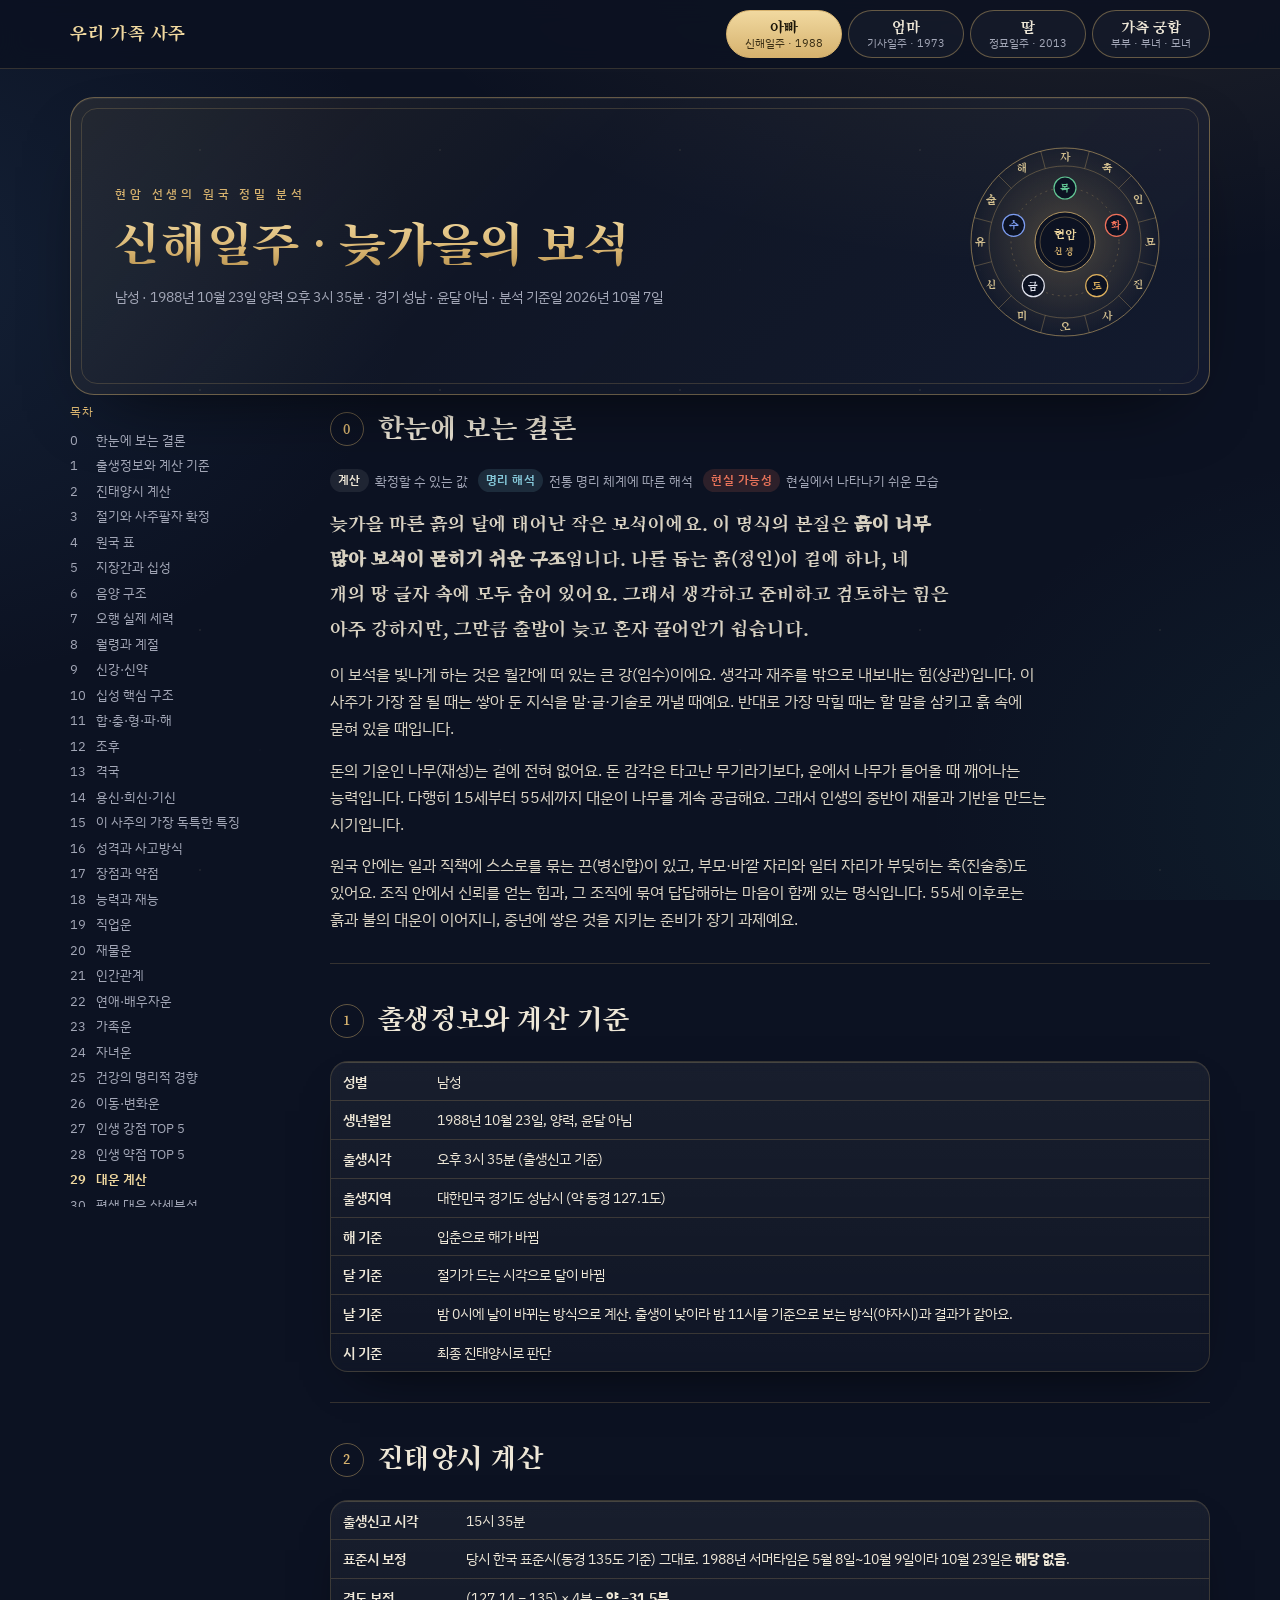
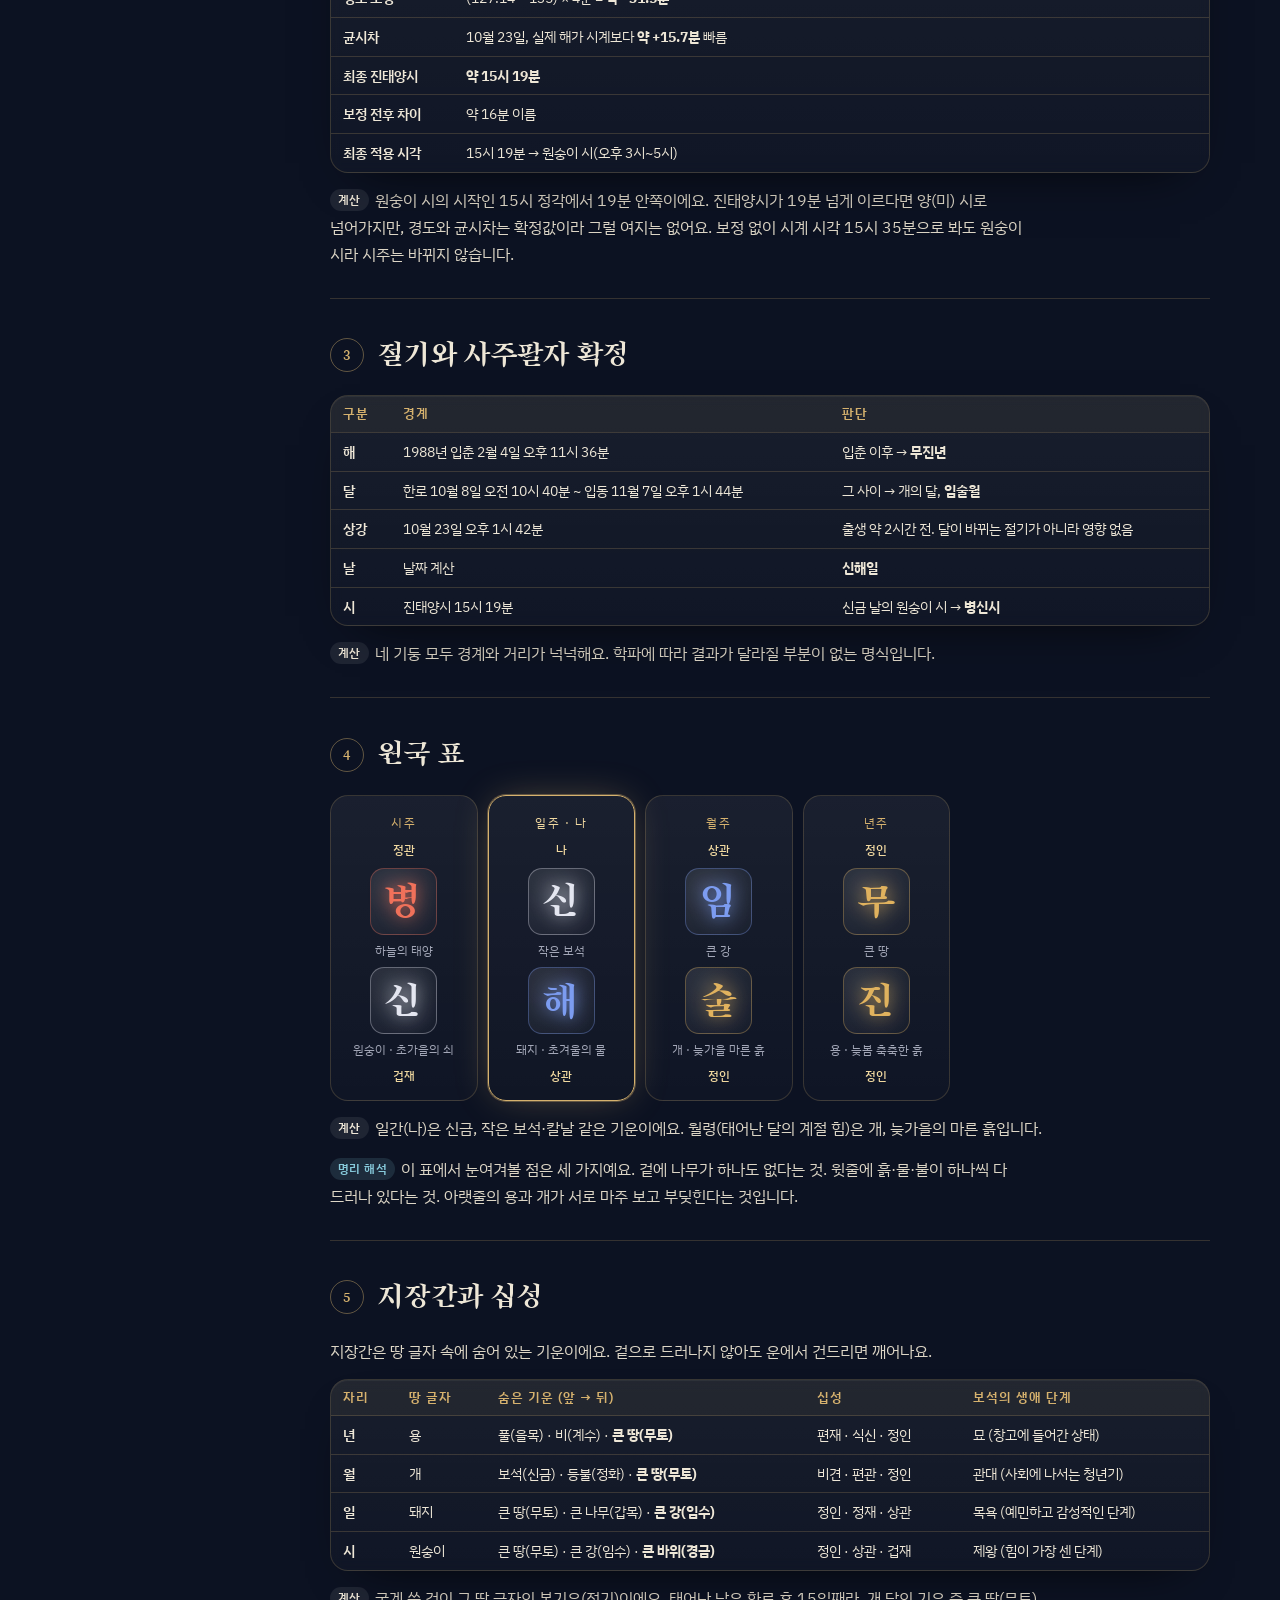
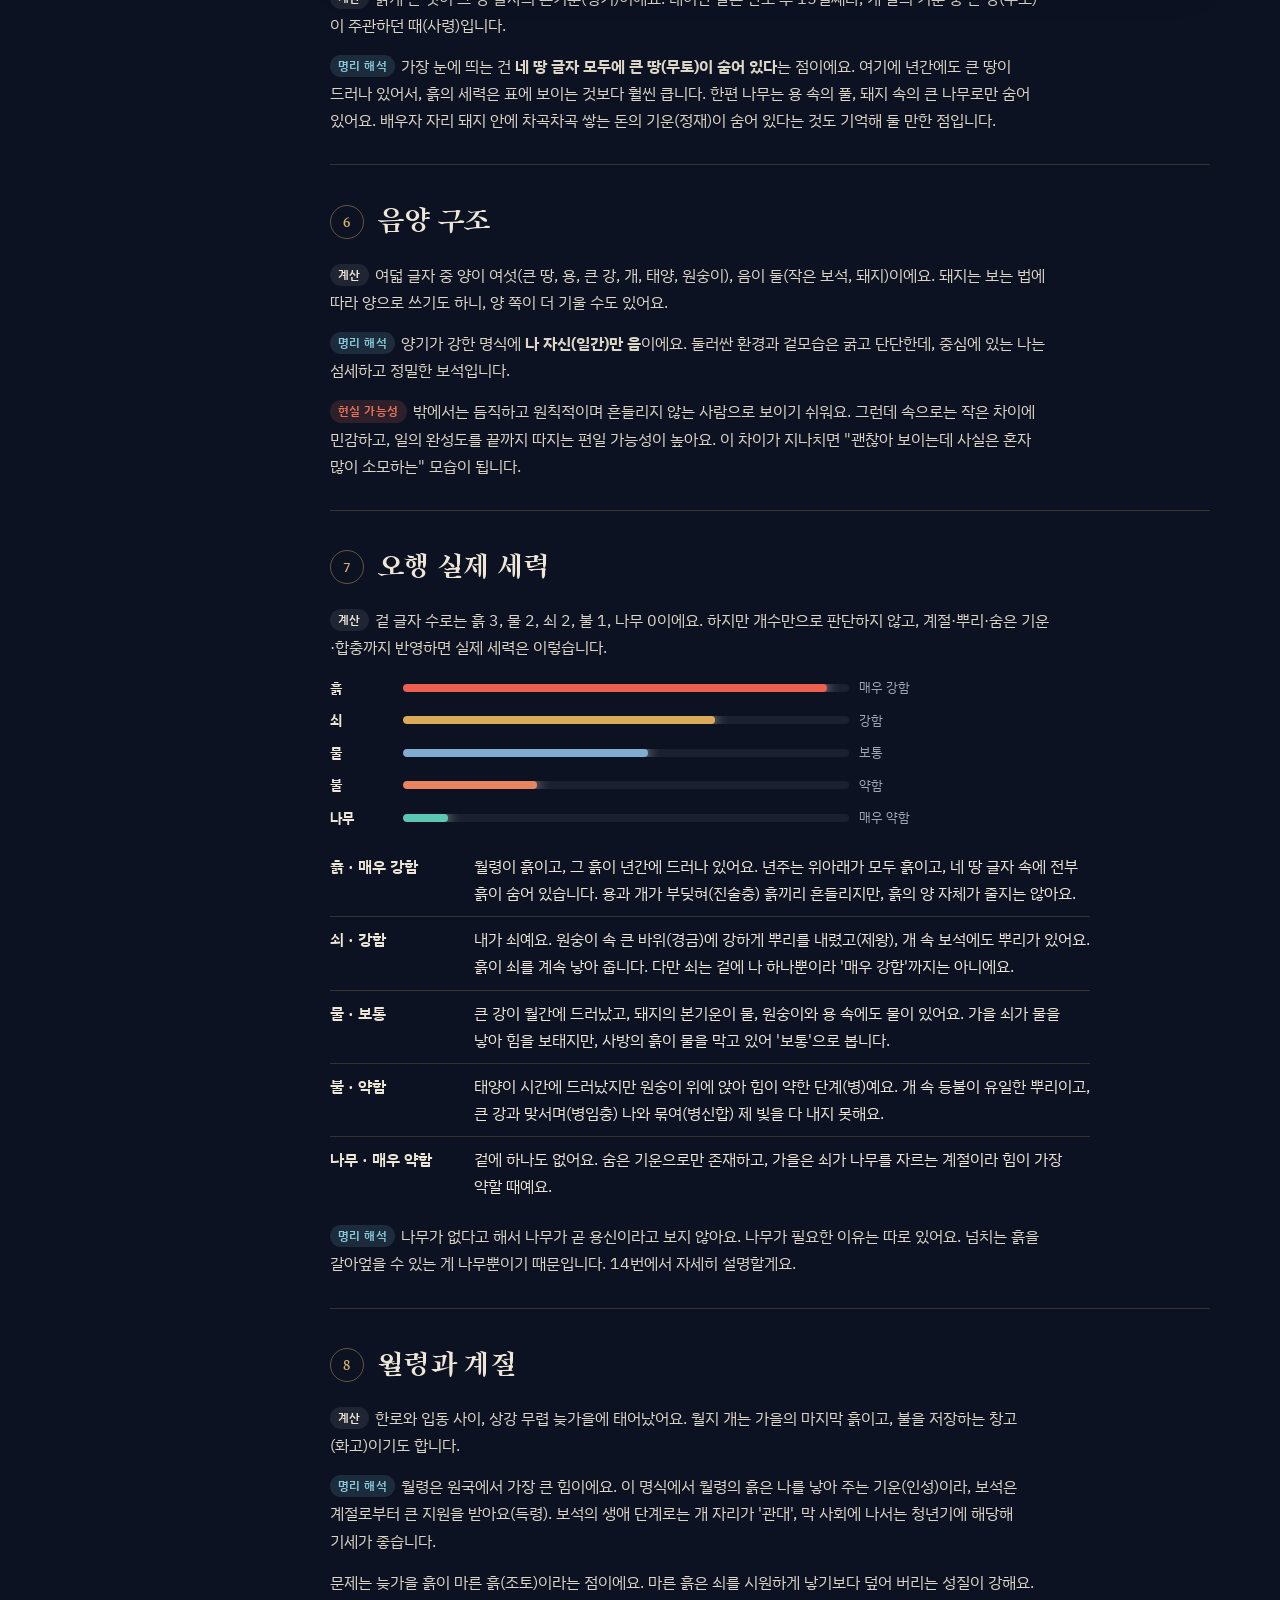
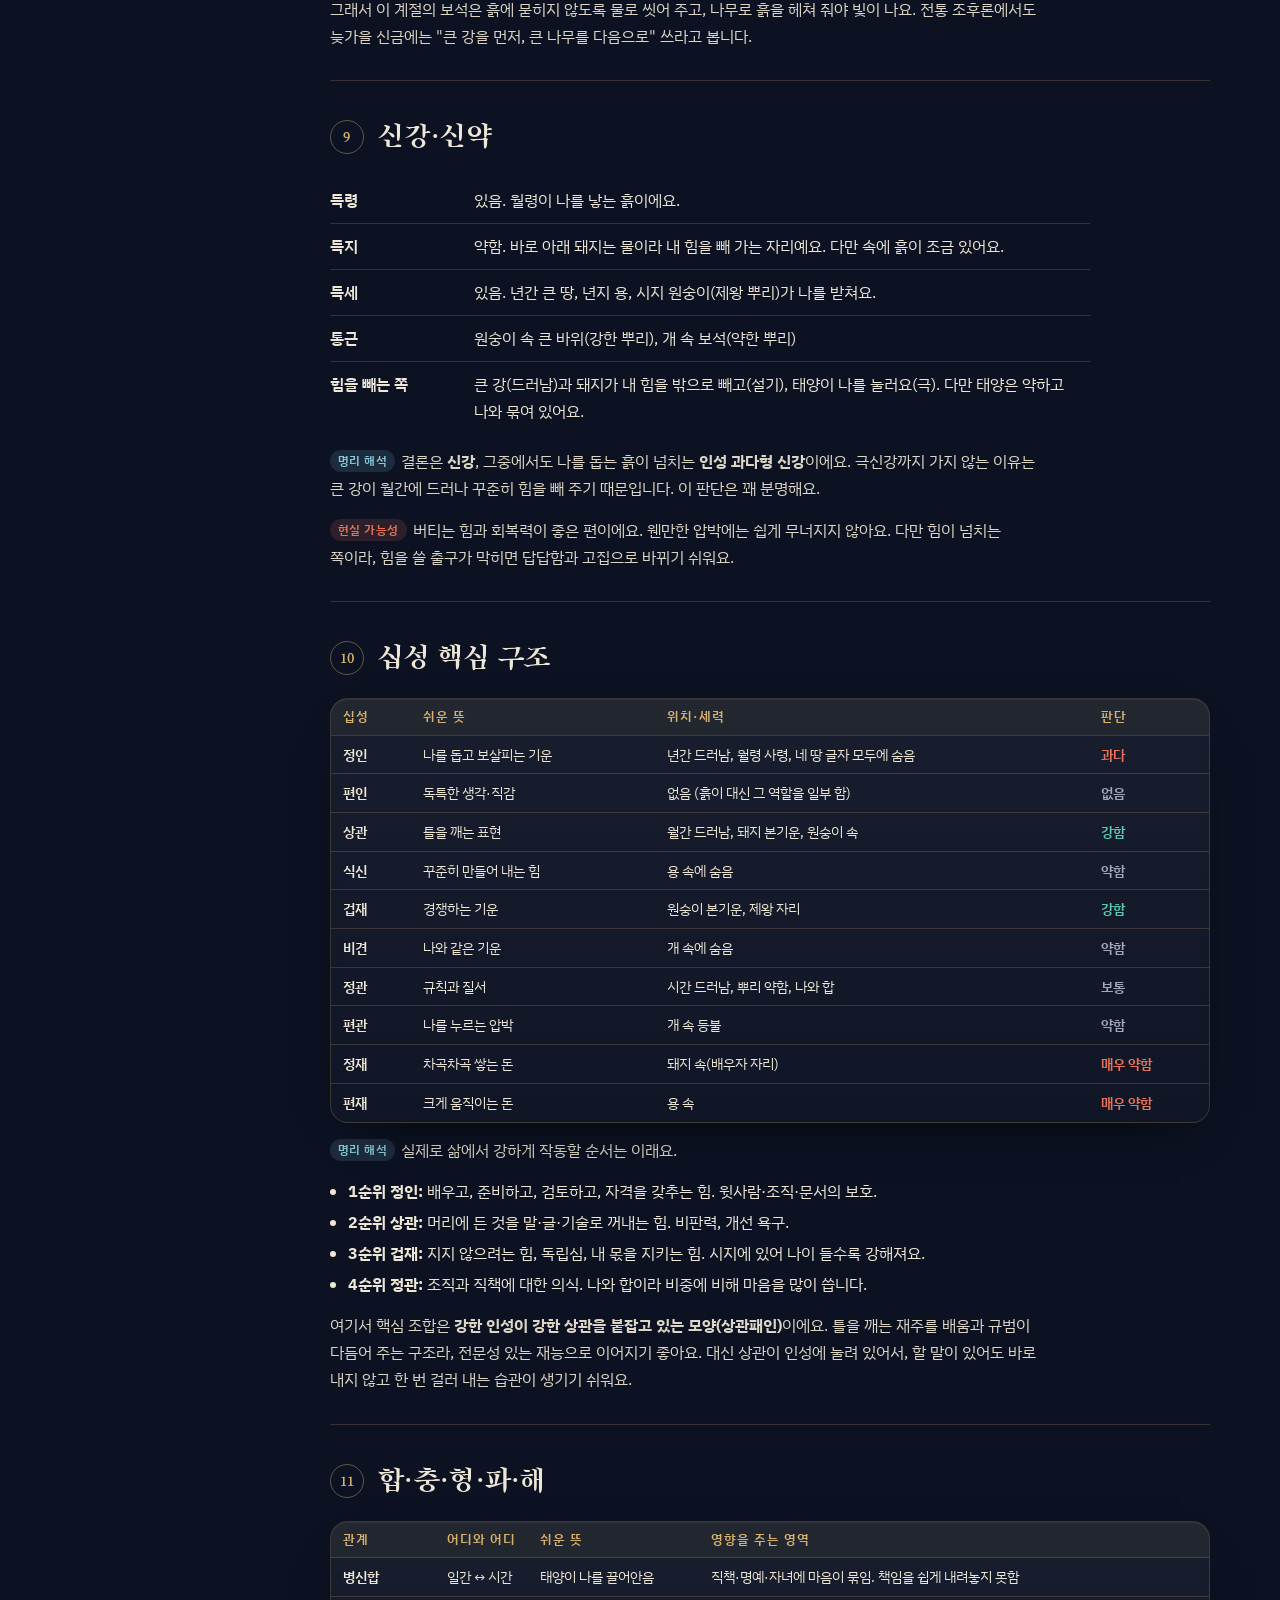
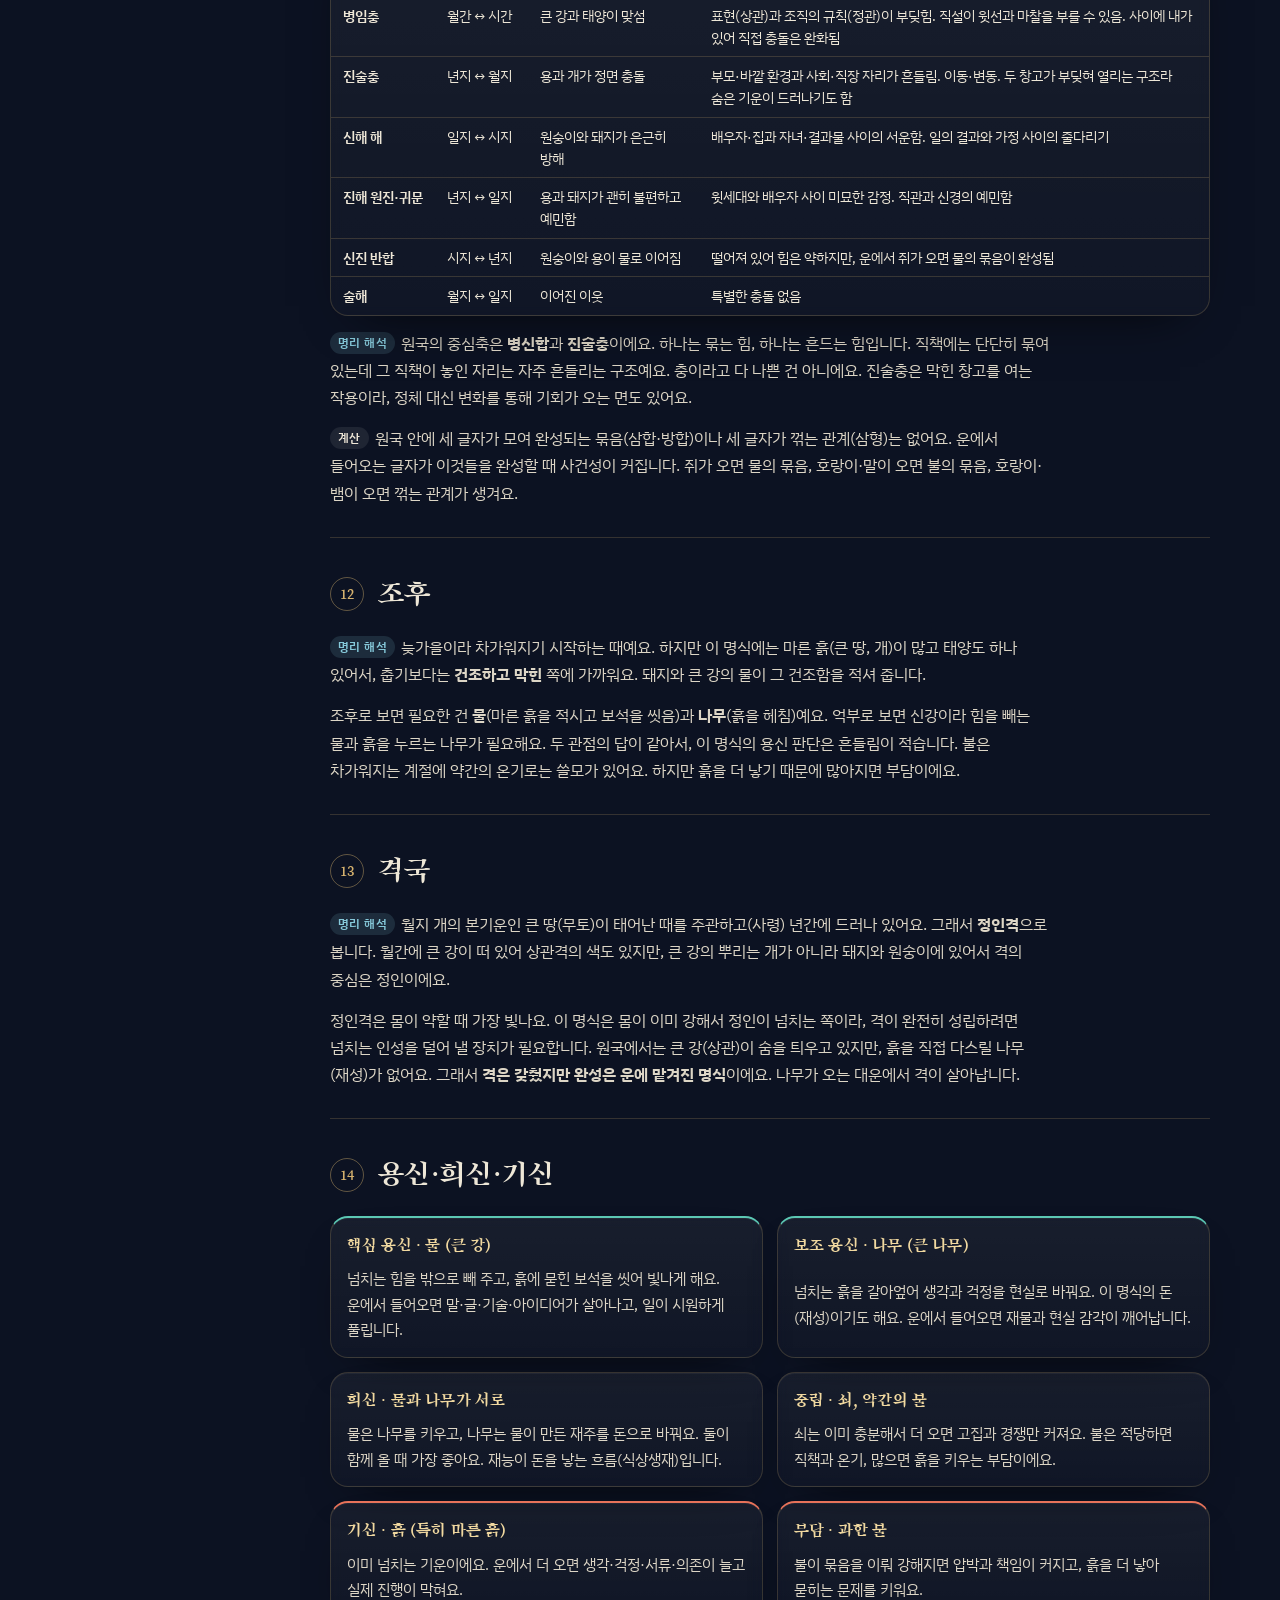
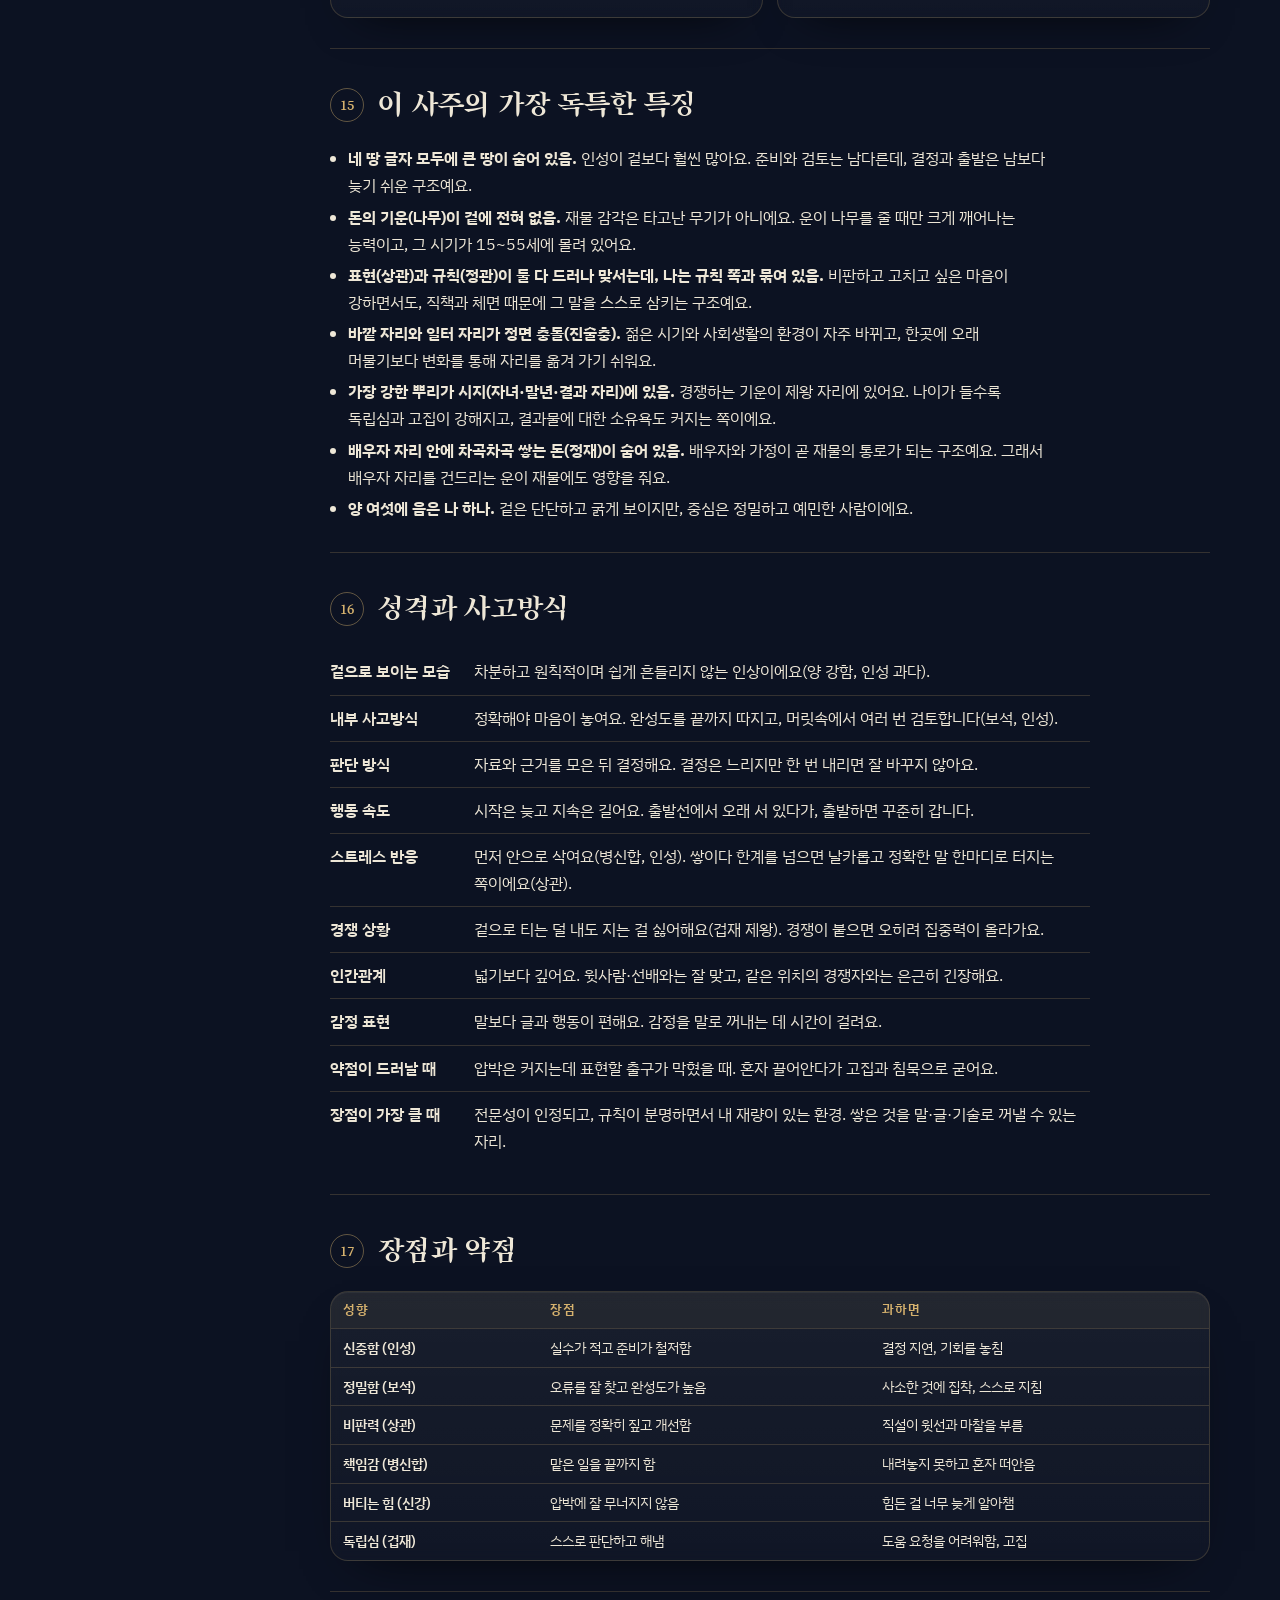
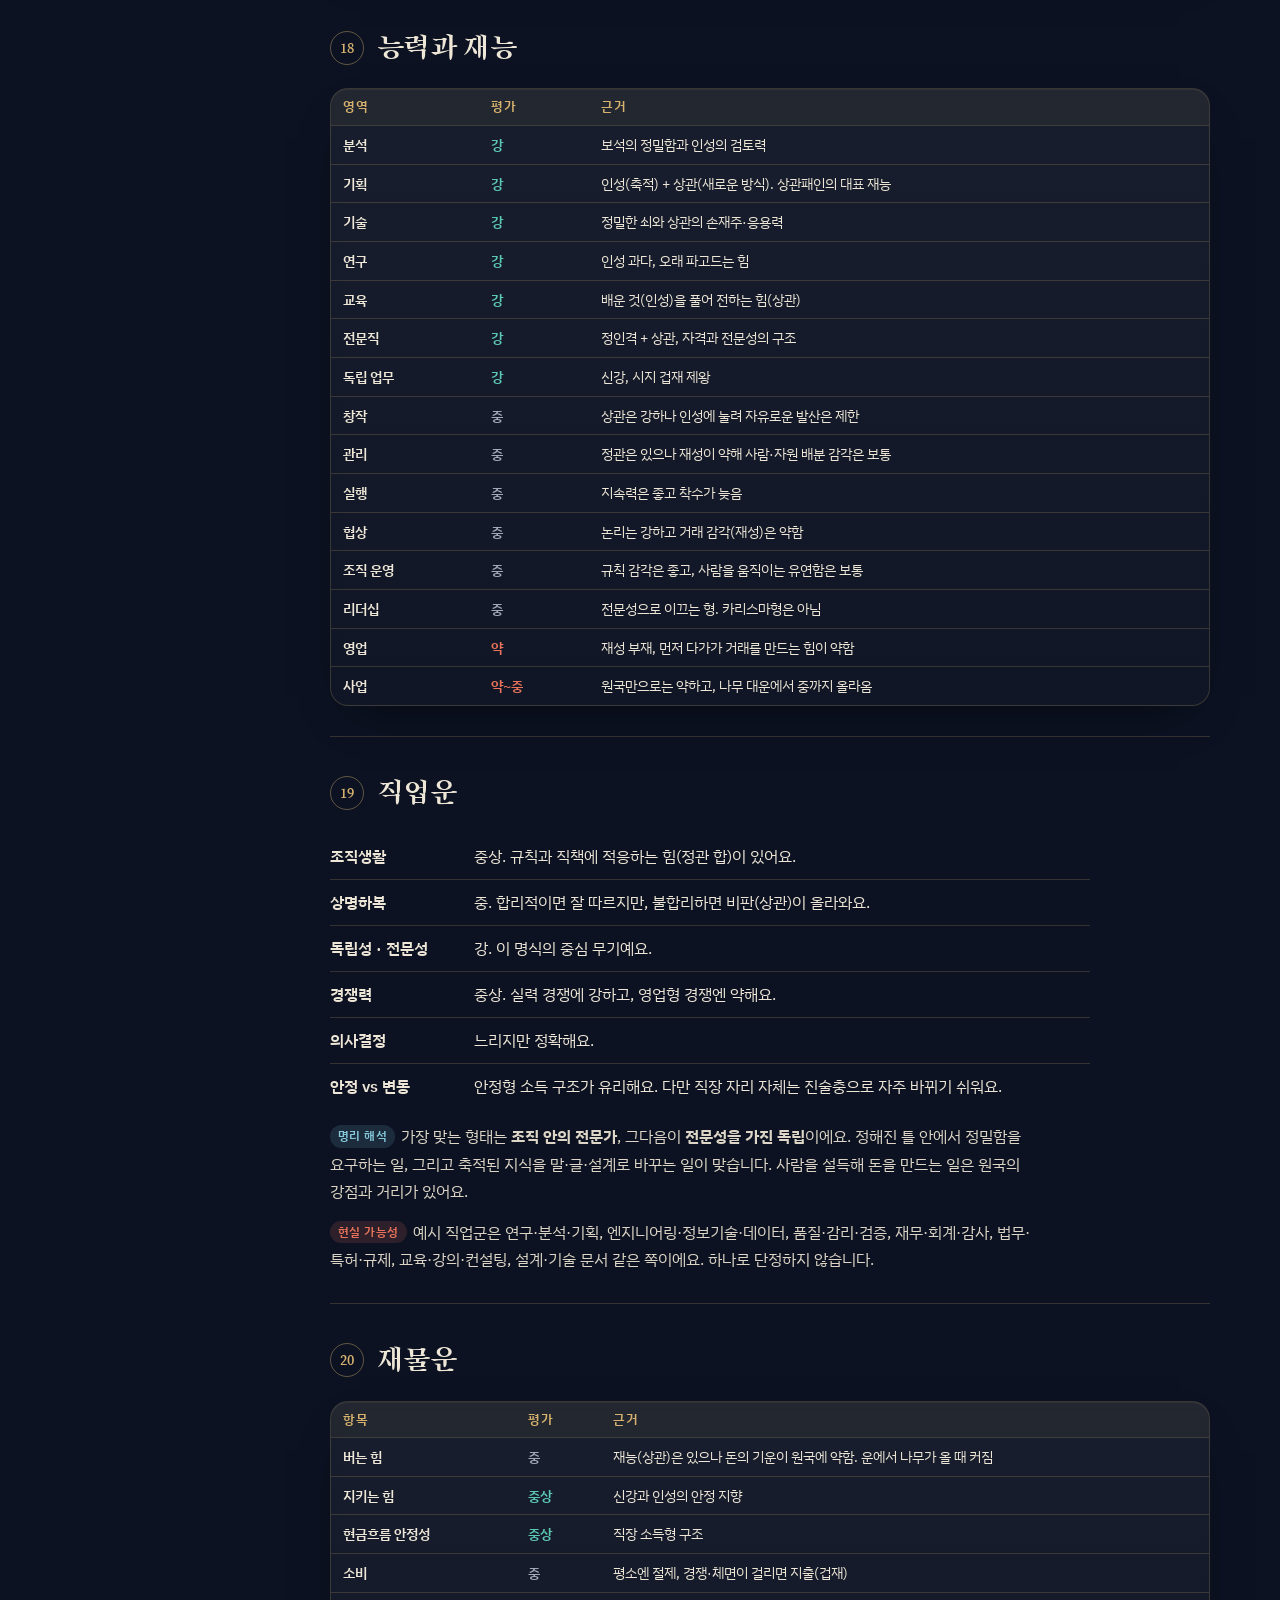
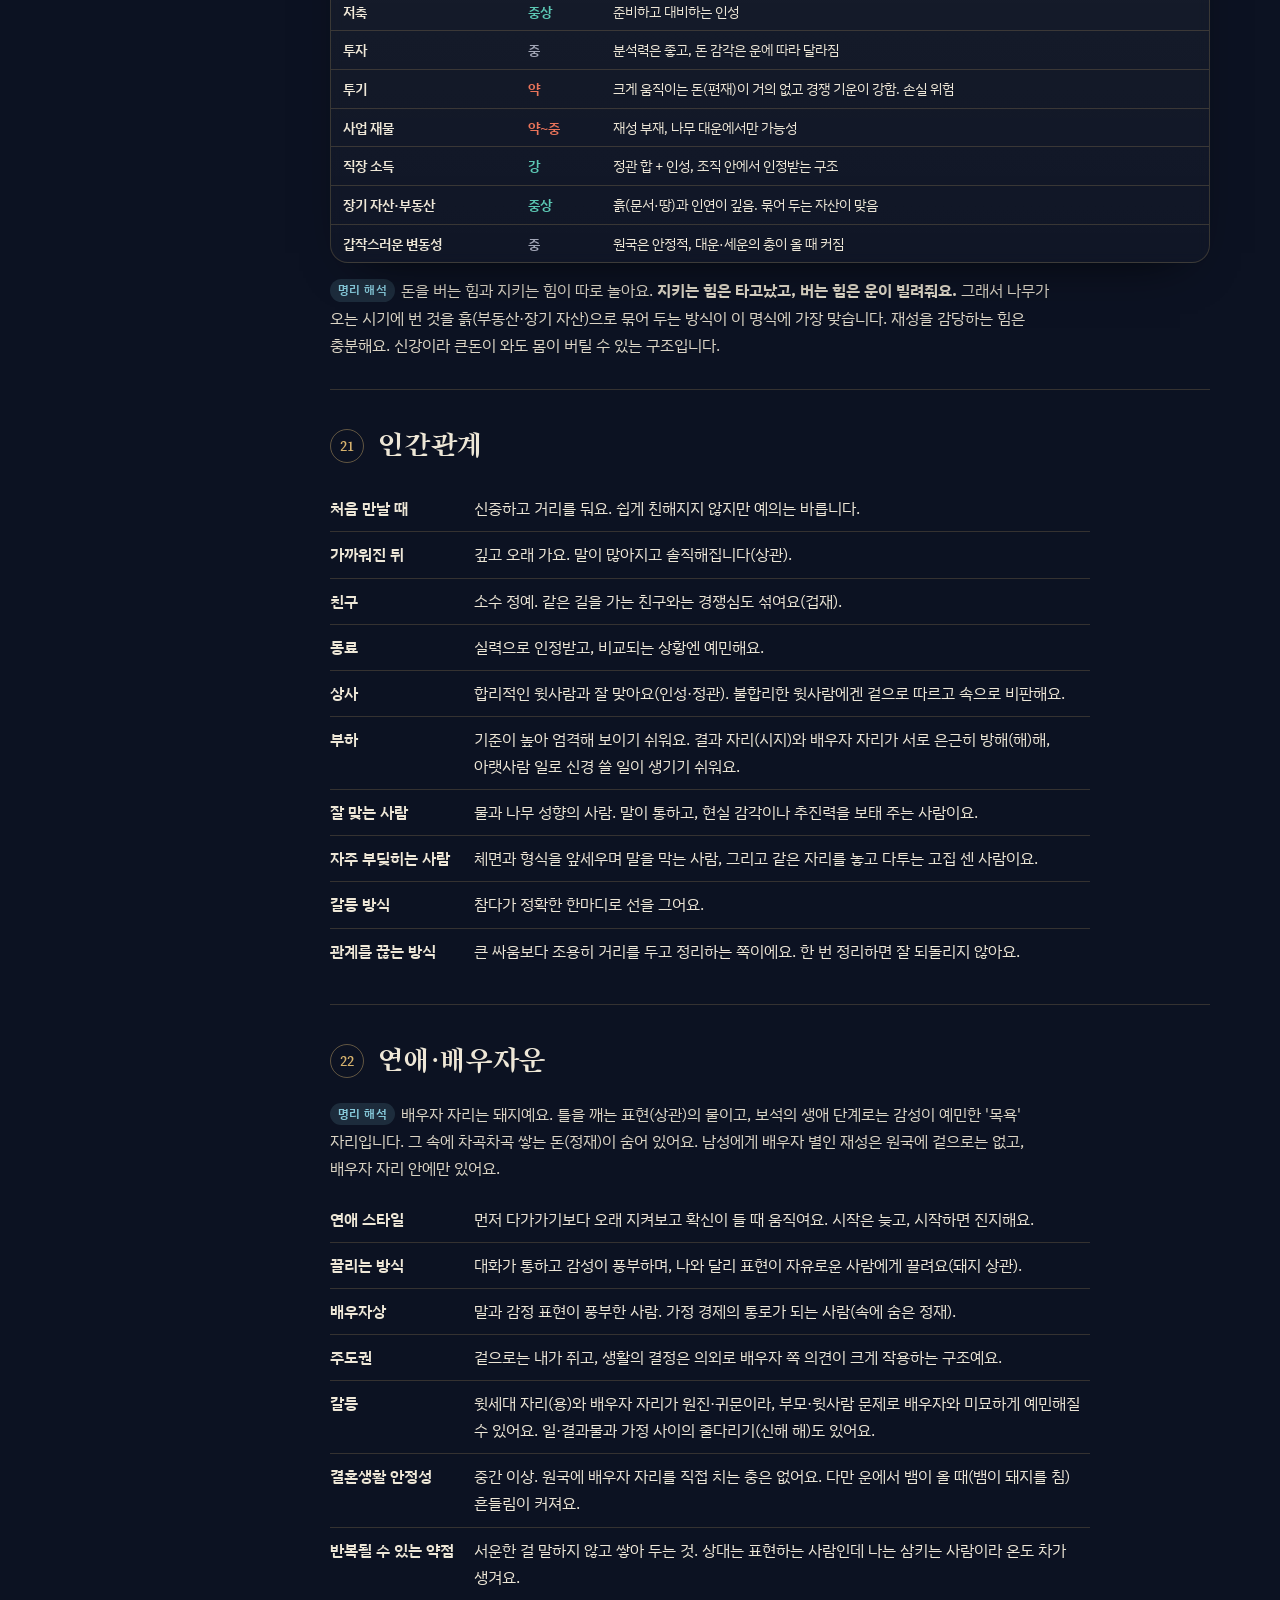
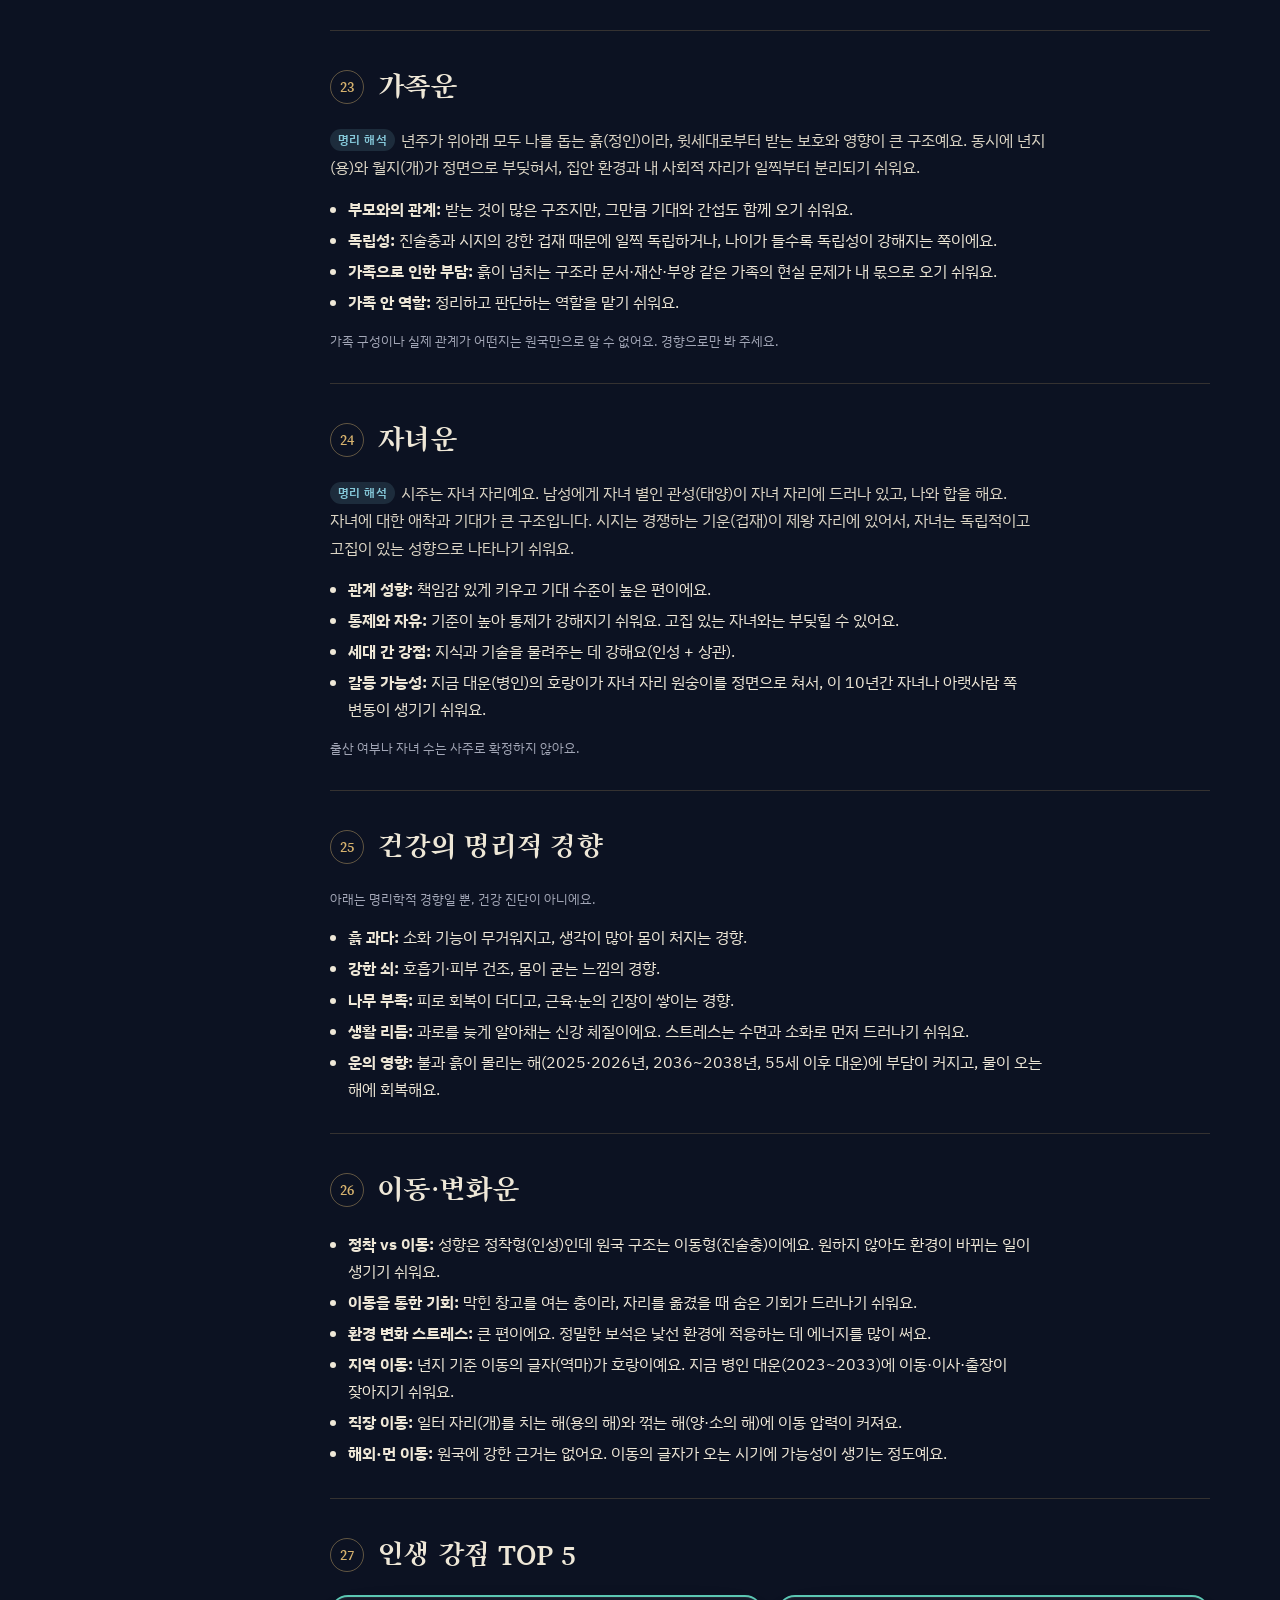
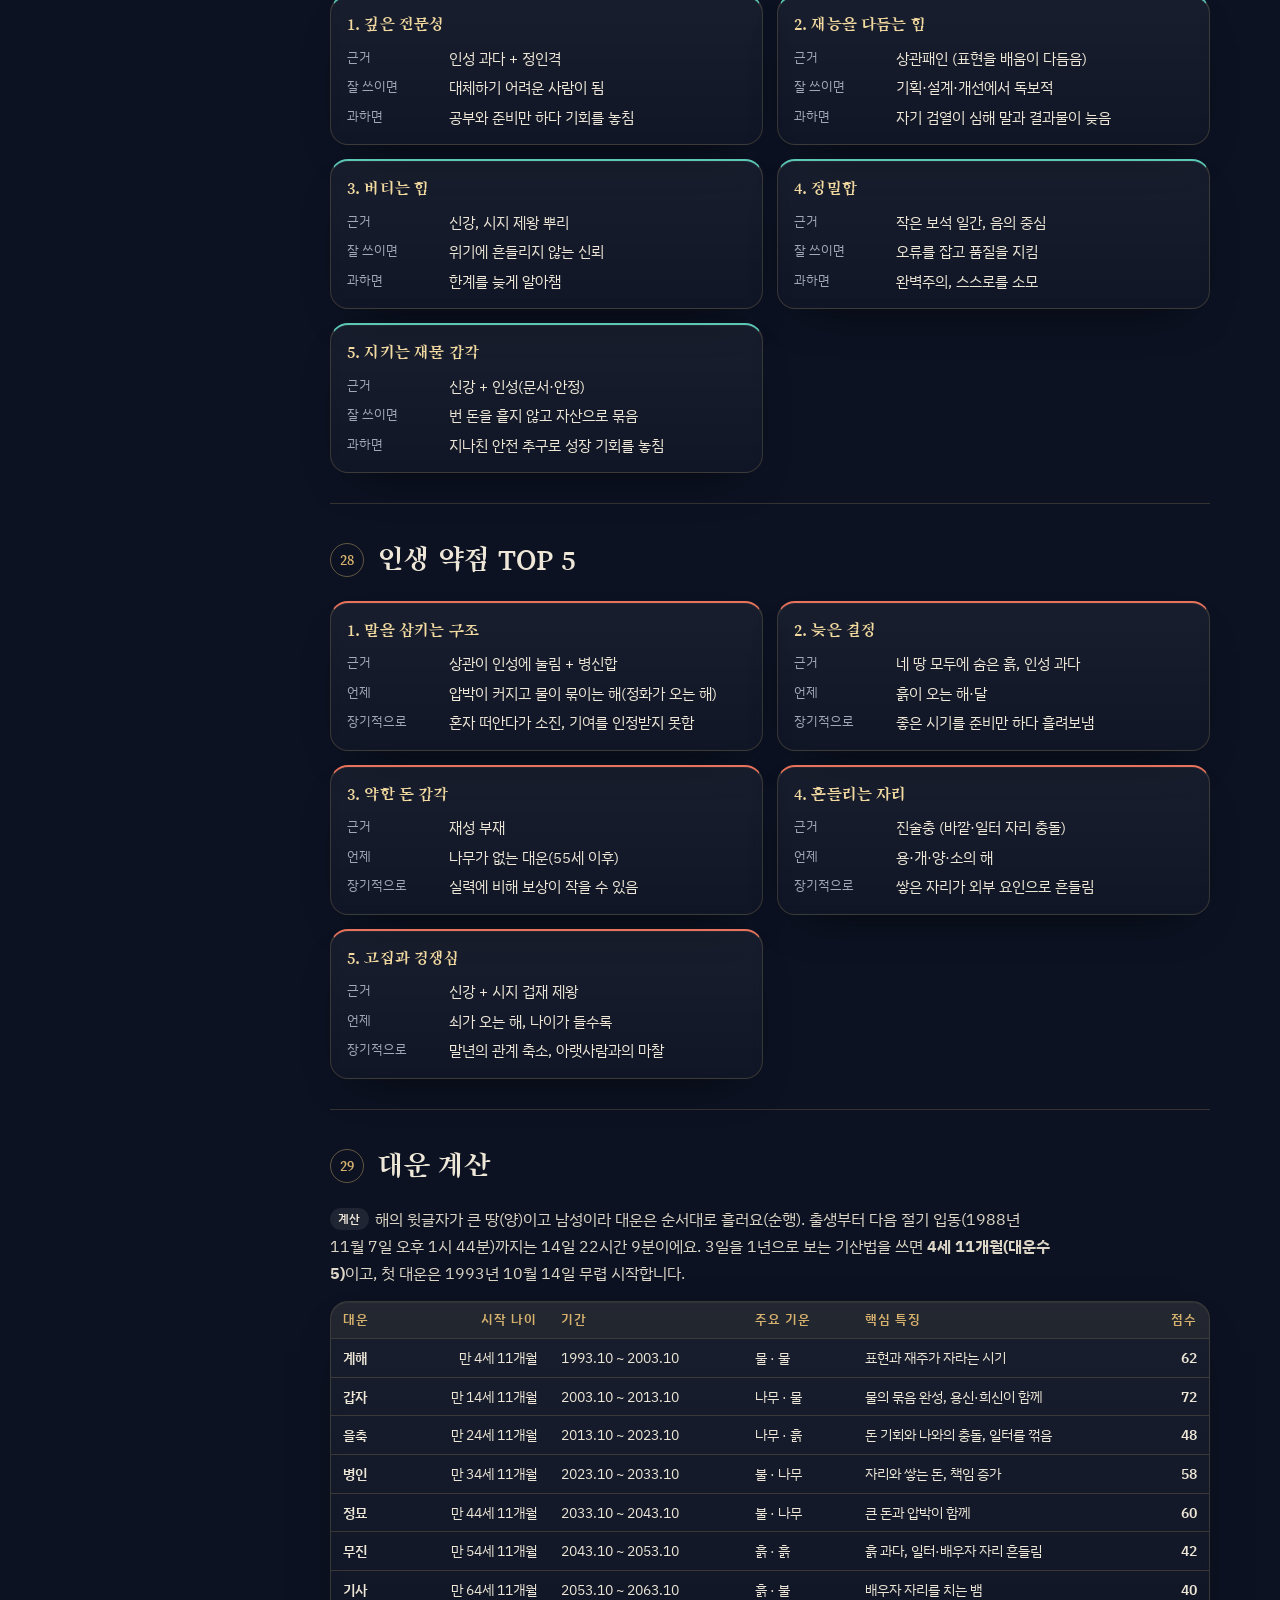
==== index.html @ 797bc51d "우리 가족 사주 페이지 추가 Co-Authored-By: Claude Opus 5.5 <noreply@anthropic.com> Claude-Session: https://clau" ====
<!doctype html>
<html lang="ko">
<head>
<meta charset="utf-8">
<meta name="viewport" content="width=device-width, initial-scale=1, viewport-fit=cover">
<meta name="robots" content="noindex, nofollow">
<title>우리 가족 사주</title>
<link rel="preconnect" href="https://fonts.googleapis.com">
<link rel="preconnect" href="https://fonts.gstatic.com" crossorigin>
<link rel="stylesheet" href="https://fonts.googleapis.com/css2?family=Song+Myung&family=Nanum+Myeongjo:wght@400;700;800&family=IBM+Plex+Sans+KR:wght@400;500;600&display=swap">
<style>
/* 레이아웃: 밤하늘 먹빛 바탕 위 금박 테두리 카드, 오방색으로 간지를 물들이는 단일 다크 테마 */
:root{
  --paper:#0C1222; --paper2:#121A30; --sheet:rgba(255,255,255,.035); --sheet2:rgba(255,255,255,.06);
  --ink:#EEE7D7; --muted:#A3A7B7; --line:rgba(214,178,110,.20); --line2:rgba(214,178,110,.42);
  --gold:#D6B26E; --gold2:#F1D9A0; --seal:#E8735A; --water:#86C9DA; --water-soft:rgba(134,201,218,.13);
  --g5:#5CC8B4; --g4:#7FAED0; --g3:#9399AE; --g2:#DDAA5A; --g1:#E8845F; --g0:#EC5F4F;
  --chip-good:rgba(92,200,180,.14); --chip-bad:rgba(236,95,79,.15); --chip-mid:rgba(255,255,255,.07);
  --e-wood:#62C795; --e-fire:#F0715A; --e-earth:#E0B25E; --e-metal:#E4E6F0; --e-water:#7C9CF0;
  --display:"Song Myung","Nanum Myeongjo","AppleMyungjo",serif;
  --serif:"Nanum Myeongjo","AppleMyungjo",serif;
  --body:"IBM Plex Sans KR","Apple SD Gothic Neo","Malgun Gothic",sans-serif;
  color-scheme:dark;
}

/* 레이아웃: 왼쪽 고정 목차 + 오른쪽 한 줄 길이 제한 본문. 한지 바탕, 인주(붉은 도장)와 물빛 강조 */
*{box-sizing:border-box}
body{background:var(--paper);color:var(--ink);font-family:var(--body);font-size:15.5px;line-height:1.75;word-break:keep-all}
.wrap{max-width:1180px;margin:0 auto;padding-inline:20px;padding-block:28px 72px}
h1,h2,h3{font-family:var(--display);font-weight:700;text-wrap:balance;margin:0}
.eyebrow{font-size:12px;letter-spacing:.14em;color:var(--muted);font-weight:500}
header.top{display:flex;flex-wrap:wrap;align-items:flex-end;justify-content:space-between;gap:16px;border-bottom:1px solid var(--line);padding-bottom:20px;margin-bottom:28px}
header.top h1{font-size:clamp(28px,5vw,42px);line-height:1.2}
header.top .who{color:var(--muted);font-size:14px}
.seal{display:inline-grid;place-items:center;width:52px;height:52px;border:2px solid var(--seal);color:var(--seal);font-family:var(--display);font-weight:700;font-size:15px;line-height:1.1;text-align:center;border-radius:6px;transform:rotate(-4deg)}
.layout{display:grid;grid-template-columns:220px minmax(0,1fr);gap:40px;align-items:start}
@media (max-width:900px){.layout{grid-template-columns:1fr;gap:20px}}
nav.toc{position:sticky;top:calc(env(safe-area-inset-top,0px) + 16px);max-height:calc(100vh - 32px);overflow-y:auto;font-size:13px;line-height:1.5;padding-right:6px}
nav.toc ol{list-style:none;margin:0;padding:0;display:grid;gap:2px}
nav.toc a{color:var(--muted);text-decoration:none;display:grid;grid-template-columns:2em 1fr;padding:2px 0}
nav.toc a:hover,nav.toc a:focus-visible{color:var(--ink)}
nav.toc a.on{color:var(--seal);font-weight:600}
nav.toc .tt{font-size:12px;letter-spacing:.1em;color:var(--muted);margin-bottom:8px}
@media (max-width:900px){nav.toc{position:static;max-height:none;background:var(--sheet);border:1px solid var(--line);border-radius:4px;padding:12px 14px}
  nav.toc ol{grid-template-columns:repeat(2,minmax(0,1fr));column-gap:12px}}
main{min-width:0;display:grid;gap:0}
section.s{padding-block:30px;border-top:1px solid var(--line);scroll-margin-top:16px;display:grid;gap:14px}
section.s:first-child{border-top:0;padding-top:0}
section.s > h2{font-size:24px;display:flex;gap:12px;align-items:baseline}
section.s > h2 .no{font-family:var(--body);font-size:13px;color:var(--seal);font-weight:600;font-variant-numeric:tabular-nums;min-width:1.8em}
section.s h3{font-size:18px;margin-top:6px}
p{margin:0;max-width:72ch}
.tag{display:inline-block;font-family:var(--body);font-size:11.5px;font-weight:600;letter-spacing:.04em;padding:1px 8px;border-radius:3px;margin-right:6px;vertical-align:2px}
.t-c{background:var(--chip-mid);color:var(--ink)} .t-i{background:var(--water-soft);color:var(--water)} .t-r{background:var(--chip-bad);color:var(--seal)}
.legend{display:flex;flex-wrap:wrap;gap:10px;font-size:13px;color:var(--muted)}
.lead{font-family:var(--display);font-size:clamp(17px,2.2vw,20px);line-height:1.75;max-width:62ch}
.tbl{overflow-x:auto;border:1px solid var(--line);border-radius:4px;background:var(--sheet)}
table{border-collapse:collapse;width:100%;font-size:14px;line-height:1.55}
th,td{padding:8px 12px;text-align:left;vertical-align:top;border-top:1px solid var(--line)}
thead th{border-top:0;font-weight:600;color:var(--muted);font-size:12.5px;letter-spacing:.04em;white-space:nowrap}
tbody th{font-weight:600;white-space:nowrap}
td.num,th.num{font-variant-numeric:tabular-nums;text-align:right;white-space:nowrap}
.pillars{display:grid;grid-template-columns:repeat(4,minmax(0,1fr));gap:8px;max-width:620px}
.pil{background:var(--sheet);border:1px solid var(--line);border-radius:4px;padding:12px 8px;text-align:center;display:grid;gap:4px}
.pil .lab{font-size:12px;color:var(--muted)}
.pil .ch{font-family:var(--display);font-size:clamp(22px,4vw,30px);font-weight:700;line-height:1.15}
.pil .na{font-size:12px;color:var(--muted);line-height:1.35}
.pil .tg{font-size:12px;font-weight:600;color:var(--water)}
.pil.me{border-color:var(--seal)} .pil.me .lab{color:var(--seal)}
.bars{display:grid;gap:8px;max-width:620px}
.bar{display:grid;grid-template-columns:4.5em minmax(0,1fr) 6.5em;gap:10px;align-items:center;font-size:14px}
.bar .tr{height:10px;background:var(--chip-mid);border-radius:2px;overflow:hidden}
.bar .fl{height:100%;border-radius:2px}
.bar .lv{font-size:13px;color:var(--muted)}
.cards{display:grid;grid-template-columns:repeat(2,minmax(0,1fr));gap:14px}
@media (max-width:700px){.cards{grid-template-columns:1fr}}
.card{min-width:0;background:var(--sheet);border:1px solid var(--line);border-radius:4px;padding:14px 16px;display:grid;gap:6px;font-size:14.5px}
.card h4{margin:0;font-family:var(--display);font-size:16.5px}
.card dl{margin:0;display:grid;gap:4px}
.card dl div{display:grid;grid-template-columns:6.5em minmax(0,1fr);gap:8px}
.card dt{color:var(--muted);font-size:13px}
.card dd{margin:0}
.card.good{border-top:3px solid var(--water)} .card.bad{border-top:3px solid var(--seal)}
ul.plain{margin:0;padding-left:1.15em;display:grid;gap:4px;max-width:72ch}
.pair{display:grid;grid-template-columns:minmax(0,1fr);gap:0;max-width:76ch}
.pair div{display:grid;grid-template-columns:8.5em minmax(0,1fr);gap:12px;padding:9px 0;border-top:1px solid var(--line)}
.pair div:first-child{border-top:0}
.pair b{font-weight:600}
@media (max-width:520px){.pair div,.card dl div{grid-template-columns:1fr;gap:2px}}
.lv-s{color:var(--water);font-weight:600} .lv-m{color:var(--muted);font-weight:600} .lv-w{color:var(--seal);font-weight:600}
.score{font-variant-numeric:tabular-nums;font-weight:600}
.saying{font-family:var(--display);font-size:clamp(19px,2.6vw,23px);line-height:1.7;border-left:3px solid var(--seal);padding-left:18px;max-width:56ch;margin:0}
.saying small{display:block;font-family:var(--body);font-size:13px;color:var(--muted);margin-top:8px}
.note{font-size:13px;color:var(--muted);max-width:76ch}
a{color:var(--water)}
a:focus-visible{outline:2px solid var(--water);outline-offset:2px}

/* ===== 사주 홈페이지 테마 덧씌움 ===== */
html{background:var(--paper)}
body{background-color:var(--paper);color:var(--ink);
  background-image:
    radial-gradient(1200px 600px at 85% -10%, rgba(214,178,110,.10), transparent 60%),
    radial-gradient(900px 700px at -10% 30%, rgba(60,110,160,.16), transparent 60%),
    radial-gradient(800px 600px at 110% 90%, rgba(40,120,120,.12), transparent 60%),
    radial-gradient(1.2px 1.2px at 20px 30px, rgba(255,255,255,.55), transparent 60%),
    radial-gradient(1px 1px at 120px 80px, rgba(255,255,255,.35), transparent 60%),
    radial-gradient(1.4px 1.4px at 200px 150px, rgba(241,217,160,.45), transparent 60%),
    radial-gradient(1px 1px at 60px 190px, rgba(255,255,255,.3), transparent 60%);
  background-size:auto,auto,auto,240px 240px,240px 240px,240px 240px,240px 240px;
  background-attachment:fixed}
::selection{background:rgba(214,178,110,.35)}
a{color:var(--gold2)}
h1,h2,h3,h4{font-family:var(--display);font-weight:400;letter-spacing:.01em}
.eyebrow{color:var(--gold);letter-spacing:.32em;font-size:12px}

/* 머리글: 금박 테두리 히어로 */
header.top{position:relative;overflow:hidden;border:1px solid var(--line2);border-radius:24px;padding:clamp(24px,4vw,44px);
  background:linear-gradient(135deg,rgba(214,178,110,.10),rgba(255,255,255,.02) 40%,rgba(124,156,240,.06));
  box-shadow:0 30px 80px -40px rgba(0,0,0,.8), inset 0 1px 0 rgba(255,255,255,.06);align-items:center;margin-bottom:8px}
header.top::before{content:"";position:absolute;inset:10px;border:1px solid var(--line);border-radius:16px;pointer-events:none}
header.top > div:first-child{position:relative;z-index:1;display:grid;gap:10px;min-width:0;flex:1 1 320px}
header.top h1{font-size:clamp(30px,5.4vw,52px);line-height:1.2;
  background:linear-gradient(180deg,var(--gold2),var(--gold) 60%,#B08A48);-webkit-background-clip:text;background-clip:text;color:transparent}
header.top .who{color:var(--muted);font-size:13.5px;line-height:1.7}
.wheel{position:relative;z-index:1;width:clamp(130px,22vw,200px);aspect-ratio:1;max-width:100%;flex:0 0 auto}
.wheel svg{width:100%;height:100%;overflow:visible}
.wheel .spin{transform-origin:100px 100px;animation:spin 160s linear infinite}
.wheel .spin2{transform-origin:100px 100px;animation:spin 90s linear infinite reverse}
@keyframes spin{to{transform:rotate(360deg)}}
@keyframes rise{from{opacity:.0;transform:translateY(10px)}to{opacity:1;transform:none}}
header.top > div:first-child{animation:rise .9s ease-out both}
@media (prefers-reduced-motion:reduce){.wheel .spin,.wheel .spin2,header.top > div:first-child{animation:none}}

/* 섹션 제목 */
section > h2, section.s > h2{font-size:clamp(24px,3.2vw,30px);color:var(--ink);display:flex;align-items:center;gap:14px}
section > h2::before{content:"";width:9px;height:9px;flex:0 0 auto;transform:rotate(45deg);border:1px solid var(--gold);background:rgba(214,178,110,.25)}
section.s > h2::before{display:none}
section.s > h2 .no{display:inline-grid;place-items:center;min-width:34px;height:34px;border:1px solid var(--line2);border-radius:50%;color:var(--gold);font-family:var(--display);font-size:15px;font-weight:400}
section.s{border-top:1px solid var(--line)}
.lead{color:#D9D2C2}
p{color:#DDD6C6}

/* 공통 판넬 */
.panel,.pil,.chartbox,.tbl,.card,.dw,.cell{border-color:var(--line)!important}
.panel,.chartbox,.tbl,.card,.dw{background:linear-gradient(180deg,rgba(255,255,255,.05),rgba(255,255,255,.02));border:1px solid var(--line);border-radius:18px;
  box-shadow:0 20px 50px -30px rgba(0,0,0,.9), inset 0 1px 0 rgba(255,255,255,.05);backdrop-filter:blur(6px)}
.chartbox{padding:18px 14px 8px}

/* 원국 기둥: 오방색 타일 */
.pillars{gap:10px}
.pil{border-radius:18px;padding:16px 8px 14px;background:linear-gradient(180deg,rgba(255,255,255,.06),rgba(255,255,255,.015));border:1px solid var(--line);gap:6px}
.pil .lab{color:var(--gold);letter-spacing:.12em}
.pil .ch{font-family:var(--display);font-size:clamp(30px,5vw,42px);font-weight:400;width:1.6em;height:1.6em;display:grid;place-items:center;margin:2px auto;border-radius:14px;
  background:radial-gradient(circle at 30% 25%,rgba(255,255,255,.12),rgba(255,255,255,.02));border:1px solid rgba(255,255,255,.08)}
.pil .na{color:var(--muted)}
.pil .tg{color:var(--gold2);font-weight:500}
.pil.me{border-color:var(--gold)!important;box-shadow:0 0 0 1px rgba(214,178,110,.35),0 0 40px -10px rgba(214,178,110,.45)}
.pil.me .lab{color:var(--gold2)}
[data-el="wood"]{color:var(--e-wood)!important} [data-el="fire"]{color:var(--e-fire)!important} [data-el="earth"]{color:var(--e-earth)!important}
[data-el="metal"]{color:var(--e-metal)!important} [data-el="water"]{color:var(--e-water)!important}
.pil .ch[data-el]{text-shadow:0 0 18px currentColor}
.pil .ch[data-el="wood"]{border-color:rgba(98,199,149,.35)} .pil .ch[data-el="fire"]{border-color:rgba(240,113,90,.35)}
.pil .ch[data-el="earth"]{border-color:rgba(224,178,94,.35)} .pil .ch[data-el="metal"]{border-color:rgba(228,230,240,.35)} .pil .ch[data-el="water"]{border-color:rgba(124,156,240,.35)}

/* 칩·태그 */
.chip{border-radius:999px;padding:3px 11px;border:1px solid rgba(255,255,255,.07);color:var(--ink)}
.chip.good{border-color:rgba(92,200,180,.3)} .chip.bad{border-color:rgba(236,95,79,.3)}
.med{border:1px solid rgba(255,255,255,.08)} .med.w{color:var(--g5)} .med.b{color:var(--seal)}
.tag{border-radius:999px}
.t-c{background:rgba(255,255,255,.08);color:var(--ink)} .t-i{background:rgba(134,201,218,.14);color:var(--water)} .t-r{background:rgba(232,115,90,.15);color:var(--seal)}

/* 표 */
table{color:var(--ink)}
thead th{color:var(--gold);letter-spacing:.08em;background:rgba(214,178,110,.06)}
th,td{border-top:1px solid var(--line)}
tbody tr:hover td,tbody tr:hover th{background:rgba(255,255,255,.025)}
table.calc th{color:var(--gold)}

/* 점수 숫자 */
.score .n,.meta .sc .n,.yc .n,.score .n{font-family:var(--display);font-weight:400;text-shadow:0 0 24px currentColor}
.ok{color:var(--g5);font-family:var(--display);font-weight:400;font-size:22px}
.ok::before{content:"";width:22px;height:22px;border-radius:50%;border:1px solid var(--g5);background:radial-gradient(circle,rgba(92,200,180,.5),transparent 70%)}

/* 일진 달력 */
.tab{border-color:var(--line2);color:var(--ink);background:transparent;font-family:var(--display);font-size:15px;padding:6px 18px}
.tab[aria-selected="true"]{background:linear-gradient(180deg,var(--gold2),var(--gold));color:#1A1408;border-color:var(--gold)}
.dow{color:var(--gold)} .dow.sun{color:var(--seal)}
.cell{border-radius:12px;background:rgba(255,255,255,.035);border:1px solid var(--line);transition:transform .15s ease,background .15s ease}
.cell:not(.out):not(.empty):hover{transform:translateY(-2px);background:rgba(214,178,110,.08)}
.cell .gz{font-family:var(--display);font-size:13px}
.cell .bar{height:4px;border-radius:99px;box-shadow:0 0 10px currentColor}
.cell[aria-pressed="true"]{outline:none;border-color:var(--gold)!important;box-shadow:0 0 0 1px var(--gold),0 0 24px -6px rgba(214,178,110,.6);background:rgba(214,178,110,.10)}
.cell.today .dn::after{color:var(--gold2)}
.cell .jq{color:var(--gold2)}
.panel{padding:26px clamp(18px,3vw,32px)}
.ph .gzbig{font-family:var(--display);font-weight:400;font-size:36px}
.panel h3{font-family:var(--serif);font-weight:800;font-size:21px;color:var(--gold2)}
.glyph{border-left-width:2px}
.navrow button,.mnav button{border-color:var(--line2);color:var(--ink);background:rgba(255,255,255,.03)}
.navrow button:hover,.mnav button:hover{border-color:var(--gold);color:var(--gold2)}
.mnav{background:rgba(12,18,34,.82);backdrop-filter:blur(10px);border-bottom:1px solid var(--line)}
.mnav .yr{color:var(--gold)}

/* 월운·대운 카드 */
.mcard,.yc{border-top-width:2px;padding:18px;border-radius:18px;background:linear-gradient(180deg,rgba(255,255,255,.05),rgba(255,255,255,.015));border-left:1px solid var(--line);border-right:1px solid var(--line);border-bottom:1px solid var(--line)}
.month{border-top:1px solid var(--line);padding-block:34px}
.meta .gzb{font-family:var(--display);font-weight:400;font-size:46px}
.meta .lab{color:var(--gold);letter-spacing:.12em}
.body h3,.mcard h3,.yc h3{color:var(--gold2)}
.body h3{font-family:var(--serif);font-weight:800}
.strip div{background:rgba(255,255,255,.04);border-radius:8px}
.past{background:rgba(214,178,110,.12);color:var(--gold2);border:1px solid var(--line2)}
.doms div.plan dt{color:var(--gold2)}
.dlink{color:var(--water)} .dlink.bad{color:var(--seal)}

/* 원국 리포트 */
nav.toc a{color:var(--muted)} nav.toc a.on{color:var(--gold2)} nav.toc .tt{color:var(--gold)}
.card.good{border-top:2px solid var(--g5)!important} .card.bad{border-top:2px solid var(--seal)!important}
.card h4{color:var(--gold2)}
.bar .tr{background:rgba(255,255,255,.06);border-radius:99px;height:8px}
.bar .fl{border-radius:99px;box-shadow:0 0 14px currentColor}
.lv-s{color:var(--g5)} .lv-w{color:var(--seal)} .lv-m{color:var(--muted)}

/* 한마디 */
.saying{position:relative;border:1px solid var(--line2);border-left:1px solid var(--line2);border-radius:22px;padding:34px clamp(22px,4vw,46px) 26px;max-width:none;
  background:radial-gradient(600px 200px at 50% 0%,rgba(214,178,110,.12),transparent 70%),rgba(255,255,255,.02);
  font-family:var(--serif);font-weight:700;color:var(--ink);text-align:center}
.saying::before{content:"";display:block;width:160px;height:1px;margin:0 auto 24px;background:linear-gradient(90deg,transparent,var(--gold),transparent)}
.saying::after{content:"";position:absolute;top:34px;left:50%;width:7px;height:7px;transform:translate(-50%,-50%) rotate(45deg);background:var(--paper2);border:1px solid var(--gold)}
.saying small{color:var(--gold);letter-spacing:.24em;font-weight:500}
.notes,.note{color:var(--muted)}
.notes a,.note a{color:var(--gold2)}

.trio{display:grid;grid-template-columns:repeat(3,minmax(0,1fr));gap:18px}
@media (max-width:960px){.trio{grid-template-columns:1fr}}
.person{min-width:0;display:grid;gap:12px;padding:20px 16px;border:1px solid var(--line);border-radius:20px;background:linear-gradient(180deg,rgba(255,255,255,.05),rgba(255,255,255,.015))}
.person .who2{display:flex;justify-content:space-between;align-items:baseline;gap:8px}
.person .who2 h3{font-size:24px}
.person .who2 span{font-size:12.5px;color:var(--muted)}
.person .pillars{grid-template-columns:repeat(4,minmax(0,1fr));max-width:none;gap:6px}
.person .pil{padding:10px 4px;border-radius:14px}
.person .pil .ch{font-size:clamp(24px,3.4vw,32px)}
.person .pil .na{font-size:11px}
.person .ess{font-family:var(--serif);font-weight:700;font-size:16px;line-height:1.6}
.kv{display:grid;gap:6px;font-size:13.5px}
.kv div{display:grid;grid-template-columns:4.6em minmax(0,1fr);gap:8px}
.kv dt{color:var(--gold)} .kv dd{margin:0}
.kv{margin:0}
.triad{background:linear-gradient(180deg,rgba(255,255,255,.04),rgba(255,255,255,.01));border:1px solid var(--line);border-radius:22px;padding:10px;overflow-x:auto}
.triad svg{display:block;width:100%;min-width:560px;height:auto}
.mbars{display:grid;gap:8px;max-width:640px}
.mbar{display:grid;grid-template-columns:3em minmax(0,1fr) 5.5em;gap:10px;align-items:center;font-size:14px}
.mbar .tr{display:flex;height:12px;border-radius:99px;overflow:hidden;background:rgba(255,255,255,.05)}
.mbar .tr span{height:100%}
.mbar .ct{font-size:12.5px;color:var(--muted);font-variant-numeric:tabular-nums}
.keys{display:flex;flex-wrap:wrap;gap:14px;font-size:12.5px;color:var(--muted)}
.keys i{display:inline-block;width:12px;height:12px;border-radius:3px;margin-right:6px;vertical-align:-2px}
.match{display:grid;grid-template-columns:minmax(0,300px) minmax(0,1fr);gap:28px;align-items:start}
@media (max-width:880px){.match{grid-template-columns:1fr}}
.dial{display:grid;place-items:center;gap:6px;padding:22px;border:1px solid var(--line);border-radius:22px;background:radial-gradient(circle at 50% 40%,rgba(214,178,110,.12),transparent 70%)}
.dial svg{width:170px;height:170px}
.dial .nm{font-family:var(--display);font-size:20px;color:var(--gold2)}
.dial .sub{font-size:13px;color:var(--muted);text-align:center}
.areas{display:grid;gap:7px}
.area{display:grid;grid-template-columns:7.5em minmax(0,1fr) 2.4em;gap:10px;align-items:center;font-size:13.5px}
.area .tr{height:8px;border-radius:99px;background:rgba(255,255,255,.06);overflow:hidden}
.area .fl{height:100%;border-radius:99px}
.area b{font-variant-numeric:tabular-nums;text-align:right;font-weight:600}
.flow{overflow-x:auto;border:1px solid var(--line);border-radius:18px}
.famnav{position:sticky;top:env(safe-area-inset-top,0px);z-index:20;background:rgba(12,18,34,.88);backdrop-filter:blur(12px);border-bottom:1px solid var(--line)}
.famnav .in{max-width:1180px;margin:0 auto;padding:10px 20px;display:flex;align-items:center;gap:14px;flex-wrap:wrap}
.famnav .brand{font-family:var(--display);color:var(--gold2);font-size:19px;margin-right:auto;letter-spacing:.04em}
.famnav [role=tablist]{display:flex;gap:6px;flex-wrap:wrap}
.famnav button{font:inherit;cursor:pointer;display:grid;gap:0;text-align:center;padding:6px 18px;border-radius:999px;border:1px solid var(--line2);background:rgba(255,255,255,.03);color:var(--ink);line-height:1.25}
.famnav button b{font-family:var(--display);font-weight:400;font-size:16px}
.famnav button small{font-size:11px;color:var(--muted)}
.famnav button[aria-selected=true]{background:linear-gradient(180deg,var(--gold2),var(--gold));border-color:var(--gold);color:#1A1408}
.famnav button[aria-selected=true] small{color:#3A2E14}
.famnav button:focus-visible{outline:2px solid var(--water);outline-offset:2px}
nav.toc{top:calc(env(safe-area-inset-top,0px) + 76px)!important;max-height:calc(100vh - 96px)!important}
section.s{scroll-margin-top:84px}
@media (max-width:600px){.famnav .brand{width:100%}.famnav button{padding:5px 14px}}
</style>
<style>body{margin:0;font-family:var(--body)}img{max-width:100%}[hidden]{display:none!important}</style>
</head>
<body>

<nav class="famnav" aria-label="가족 선택"><div class="in"><span class="brand">우리 가족 사주</span><div role="tablist"><button role="tab" data-key="dad" aria-selected="true"><b>아빠</b><small>신해일주 · 1988</small></button><button role="tab" data-key="mom" aria-selected="false"><b>엄마</b><small>기사일주 · 1973</small></button><button role="tab" data-key="daughter" aria-selected="false"><b>딸</b><small>정묘일주 · 2013</small></button><button role="tab" data-key="family" aria-selected="false"><b>가족 궁합</b><small>부부 · 부녀 · 모녀</small></button></div></div></nav>
<div class="person-pane" id="pane-dad" data-key="dad"><div class="wrap">
<header class="top">
  <div>
    <div class="eyebrow">현암 선생의 원국 정밀 분석</div>
    <h1>신해일주 · 늦가을의 보석</h1>
    <div class="who">남성 · 1988년 10월 23일 양력 오후 3시 35분 · 경기 성남 · 윤달 아님 · 분석 기준일 2026년 10월 7일</div>
  </div>
  <div class="wheel" aria-hidden="true"><svg viewBox="0 0 200 200">
<defs><radialGradient id="wg-dad" cx="50%" cy="50%" r="50%"><stop offset="0%" stop-color="#D6B26E" stop-opacity=".28"/><stop offset="100%" stop-color="#D6B26E" stop-opacity="0"/></radialGradient></defs>
<circle cx="100" cy="100" r="98" fill="url(#wg-dad)"/>
<g class="spin">
<circle cx="100" cy="100" r="94" fill="none" stroke="#D6B26E" stroke-opacity=".55" stroke-width="1"/>
<circle cx="100" cy="100" r="76" fill="none" stroke="#D6B26E" stroke-opacity=".3" stroke-width="1"/>
<text x="100.0" y="19.0" text-anchor="middle" font-family="Song Myung, serif" font-size="12" fill="#F1D9A0" fill-opacity=".85">자</text>
<line x1="119.7" y1="26.6" x2="124.3" y2="9.2" stroke="#D6B26E" stroke-opacity=".3"/>
<text x="142.5" y="30.4" text-anchor="middle" font-family="Song Myung, serif" font-size="12" fill="#F1D9A0" fill-opacity=".85">축</text>
<line x1="153.7" y1="46.3" x2="166.5" y2="33.5" stroke="#D6B26E" stroke-opacity=".3"/>
<text x="173.6" y="61.5" text-anchor="middle" font-family="Song Myung, serif" font-size="12" fill="#F1D9A0" fill-opacity=".85">인</text>
<line x1="173.4" y1="80.3" x2="190.8" y2="75.7" stroke="#D6B26E" stroke-opacity=".3"/>
<text x="185.0" y="104.0" text-anchor="middle" font-family="Song Myung, serif" font-size="12" fill="#F1D9A0" fill-opacity=".85">묘</text>
<line x1="173.4" y1="119.7" x2="190.8" y2="124.3" stroke="#D6B26E" stroke-opacity=".3"/>
<text x="173.6" y="146.5" text-anchor="middle" font-family="Song Myung, serif" font-size="12" fill="#F1D9A0" fill-opacity=".85">진</text>
<line x1="153.7" y1="153.7" x2="166.5" y2="166.5" stroke="#D6B26E" stroke-opacity=".3"/>
<text x="142.5" y="177.6" text-anchor="middle" font-family="Song Myung, serif" font-size="12" fill="#F1D9A0" fill-opacity=".85">사</text>
<line x1="119.7" y1="173.4" x2="124.3" y2="190.8" stroke="#D6B26E" stroke-opacity=".3"/>
<text x="100.0" y="189.0" text-anchor="middle" font-family="Song Myung, serif" font-size="12" fill="#F1D9A0" fill-opacity=".85">오</text>
<line x1="80.3" y1="173.4" x2="75.7" y2="190.8" stroke="#D6B26E" stroke-opacity=".3"/>
<text x="57.5" y="177.6" text-anchor="middle" font-family="Song Myung, serif" font-size="12" fill="#F1D9A0" fill-opacity=".85">미</text>
<line x1="46.3" y1="153.7" x2="33.5" y2="166.5" stroke="#D6B26E" stroke-opacity=".3"/>
<text x="26.4" y="146.5" text-anchor="middle" font-family="Song Myung, serif" font-size="12" fill="#F1D9A0" fill-opacity=".85">신</text>
<line x1="26.6" y1="119.7" x2="9.2" y2="124.3" stroke="#D6B26E" stroke-opacity=".3"/>
<text x="15.0" y="104.0" text-anchor="middle" font-family="Song Myung, serif" font-size="12" fill="#F1D9A0" fill-opacity=".85">유</text>
<line x1="26.6" y1="80.3" x2="9.2" y2="75.7" stroke="#D6B26E" stroke-opacity=".3"/>
<text x="26.4" y="61.5" text-anchor="middle" font-family="Song Myung, serif" font-size="12" fill="#F1D9A0" fill-opacity=".85">술</text>
<line x1="46.3" y1="46.3" x2="33.5" y2="33.5" stroke="#D6B26E" stroke-opacity=".3"/>
<text x="57.5" y="30.4" text-anchor="middle" font-family="Song Myung, serif" font-size="12" fill="#F1D9A0" fill-opacity=".85">해</text>
<line x1="80.3" y1="26.6" x2="75.7" y2="9.2" stroke="#D6B26E" stroke-opacity=".3"/>
</g>
<g class="spin2">
<circle cx="100" cy="100" r="54" fill="none" stroke="#D6B26E" stroke-opacity=".25" stroke-dasharray="2 4"/>
<circle cx="100.0" cy="46.0" r="11" fill="#0C1222" stroke="#62C795" stroke-width="1.2"/><text x="100.0" y="50.0" text-anchor="middle" font-family="Song Myung, serif" font-size="11" fill="#62C795">목</text>
<circle cx="151.4" cy="83.3" r="11" fill="#0C1222" stroke="#F0715A" stroke-width="1.2"/><text x="151.4" y="87.3" text-anchor="middle" font-family="Song Myung, serif" font-size="11" fill="#F0715A">화</text>
<circle cx="131.7" cy="143.7" r="11" fill="#0C1222" stroke="#E0B25E" stroke-width="1.2"/><text x="131.7" y="147.7" text-anchor="middle" font-family="Song Myung, serif" font-size="11" fill="#E0B25E">토</text>
<circle cx="68.3" cy="143.7" r="11" fill="#0C1222" stroke="#E4E6F0" stroke-width="1.2"/><text x="68.3" y="147.7" text-anchor="middle" font-family="Song Myung, serif" font-size="11" fill="#E4E6F0">금</text>
<circle cx="48.6" cy="83.3" r="11" fill="#0C1222" stroke="#7C9CF0" stroke-width="1.2"/><text x="48.6" y="87.3" text-anchor="middle" font-family="Song Myung, serif" font-size="11" fill="#7C9CF0">수</text>
</g>
<circle cx="100" cy="100" r="30" fill="#0C1222" stroke="#D6B26E" stroke-opacity=".8"/>
<circle cx="100" cy="100" r="25" fill="none" stroke="#D6B26E" stroke-opacity=".35"/>
<text x="100" y="97" text-anchor="middle" font-family="Song Myung, serif" font-size="13" fill="#F1D9A0">현암</text>
<text x="100" y="113" text-anchor="middle" font-family="Song Myung, serif" font-size="9.5" fill="#D6B26E" letter-spacing="2">선생</text>
</svg></div>
</header>

<div class="layout">
<nav class="toc" aria-label="목차">
  <div class="tt">목차</div>
  <ol class="toc-list"></ol>
</nav>

<main >

<section class="s" id="dad-s0">
  <h2><span class="no">0</span>한눈에 보는 결론</h2>
  <div class="legend"><span><span class="tag t-c">계산</span>확정할 수 있는 값</span><span><span class="tag t-i">명리 해석</span>전통 명리 체계에 따른 해석</span><span><span class="tag t-r">현실 가능성</span>현실에서 나타나기 쉬운 모습</span></div>
  <p class="lead">늦가을 마른 흙의 달에 태어난 작은 보석이에요. 이 명식의 본질은 <b>흙이 너무 많아 보석이 묻히기 쉬운 구조</b>입니다. 나를 돕는 흙(정인)이 겉에 하나, 네 개의 땅 글자 속에 모두 숨어 있어요. 그래서 생각하고 준비하고 검토하는 힘은 아주 강하지만, 그만큼 출발이 늦고 혼자 끌어안기 쉽습니다.</p>
  <p>이 보석을 빛나게 하는 것은 월간에 떠 있는 큰 강(임수)이에요. 생각과 재주를 밖으로 내보내는 힘(상관)입니다. 이 사주가 가장 잘 될 때는 쌓아 둔 지식을 말·글·기술로 꺼낼 때예요. 반대로 가장 막힐 때는 할 말을 삼키고 흙 속에 묻혀 있을 때입니다.</p>
  <p>돈의 기운인 나무(재성)는 겉에 전혀 없어요. 돈 감각은 타고난 무기라기보다, 운에서 나무가 들어올 때 깨어나는 능력입니다. 다행히 15세부터 55세까지 대운이 나무를 계속 공급해요. 그래서 인생의 중반이 재물과 기반을 만드는 시기입니다.</p>
  <p>원국 안에는 일과 직책에 스스로를 묶는 끈(병신합)이 있고, 부모·바깥 자리와 일터 자리가 부딪히는 축(진술충)도 있어요. 조직 안에서 신뢰를 얻는 힘과, 그 조직에 묶여 답답해하는 마음이 함께 있는 명식입니다. 55세 이후로는 흙과 불의 대운이 이어지니, 중년에 쌓은 것을 지키는 준비가 장기 과제예요.</p>
</section>

<section class="s" id="dad-s1">
  <h2><span class="no">1</span>출생정보와 계산 기준</h2>
  <div class="tbl"><table>
    <tbody>
      <tr><th>성별</th><td>남성</td></tr>
      <tr><th>생년월일</th><td>1988년 10월 23일, 양력, 윤달 아님</td></tr>
      <tr><th>출생시각</th><td>오후 3시 35분 (출생신고 기준)</td></tr>
      <tr><th>출생지역</th><td>대한민국 경기도 성남시 (약 동경 127.1도)</td></tr>
      <tr><th>해 기준</th><td>입춘으로 해가 바뀜</td></tr>
      <tr><th>달 기준</th><td>절기가 드는 시각으로 달이 바뀜</td></tr>
      <tr><th>날 기준</th><td>밤 0시에 날이 바뀌는 방식으로 계산. 출생이 낮이라 밤 11시를 기준으로 보는 방식(야자시)과 결과가 같아요.</td></tr>
      <tr><th>시 기준</th><td>최종 진태양시로 판단</td></tr>
    </tbody>
  </table></div>
</section>

<section class="s" id="dad-s2">
  <h2><span class="no">2</span>진태양시 계산</h2>
  <div class="tbl"><table>
    <tbody>
      <tr><th>출생신고 시각</th><td>15시 35분</td></tr>
      <tr><th>표준시 보정</th><td>당시 한국 표준시(동경 135도 기준) 그대로. 1988년 서머타임은 5월 8일~10월 9일이라 10월 23일은 <b>해당 없음</b>.</td></tr>
      <tr><th>경도 보정</th><td>(127.14 − 135) × 4분 = <b>약 −31.5분</b></td></tr>
      <tr><th>균시차</th><td>10월 23일, 실제 해가 시계보다 <b>약 +15.7분</b> 빠름</td></tr>
      <tr><th>최종 진태양시</th><td><b>약 15시 19분</b></td></tr>
      <tr><th>보정 전후 차이</th><td>약 16분 이름</td></tr>
      <tr><th>최종 적용 시각</th><td>15시 19분 → 원숭이 시(오후 3시~5시)</td></tr>
    </tbody>
  </table></div>
  <p><span class="tag t-c">계산</span>원숭이 시의 시작인 15시 정각에서 19분 안쪽이에요. 진태양시가 19분 넘게 이르다면 양(미) 시로 넘어가지만, 경도와 균시차는 확정값이라 그럴 여지는 없어요. 보정 없이 시계 시각 15시 35분으로 봐도 원숭이 시라 시주는 바뀌지 않습니다.</p>
</section>

<section class="s" id="dad-s3">
  <h2><span class="no">3</span>절기와 사주팔자 확정</h2>
  <div class="tbl"><table>
    <thead><tr><th>구분</th><th>경계</th><th>판단</th></tr></thead>
    <tbody>
      <tr><th>해</th><td>1988년 입춘 2월 4일 오후 11시 36분</td><td>입춘 이후 → <b>무진년</b></td></tr>
      <tr><th>달</th><td>한로 10월 8일 오전 10시 40분 ~ 입동 11월 7일 오후 1시 44분</td><td>그 사이 → 개의 달, <b>임술월</b></td></tr>
      <tr><th>상강</th><td>10월 23일 오후 1시 42분</td><td>출생 약 2시간 전. 달이 바뀌는 절기가 아니라 영향 없음</td></tr>
      <tr><th>날</th><td>날짜 계산</td><td><b>신해일</b></td></tr>
      <tr><th>시</th><td>진태양시 15시 19분</td><td>신금 날의 원숭이 시 → <b>병신시</b></td></tr>
    </tbody>
  </table></div>
  <p><span class="tag t-c">계산</span>네 기둥 모두 경계와 거리가 넉넉해요. 학파에 따라 결과가 달라질 부분이 없는 명식입니다.</p>
</section>

<section class="s" id="dad-s4">
  <h2><span class="no">4</span>원국 표</h2>
  <div class="pillars">
    <div class="pil"><span class="lab">시주</span><span class="tg">정관</span><span class="ch">병</span><span class="na">하늘의 태양</span><span class="ch">신</span><span class="na">원숭이 · 초가을의 쇠</span><span class="tg">겁재</span></div>
    <div class="pil me"><span class="lab">일주 · 나</span><span class="tg">나</span><span class="ch">신</span><span class="na">작은 보석</span><span class="ch">해</span><span class="na">돼지 · 초겨울의 물</span><span class="tg">상관</span></div>
    <div class="pil"><span class="lab">월주</span><span class="tg">상관</span><span class="ch">임</span><span class="na">큰 강</span><span class="ch">술</span><span class="na">개 · 늦가을 마른 흙</span><span class="tg">정인</span></div>
    <div class="pil"><span class="lab">년주</span><span class="tg">정인</span><span class="ch">무</span><span class="na">큰 땅</span><span class="ch">진</span><span class="na">용 · 늦봄 축축한 흙</span><span class="tg">정인</span></div>
  </div>
  <p><span class="tag t-c">계산</span>일간(나)은 신금, 작은 보석·칼날 같은 기운이에요. 월령(태어난 달의 계절 힘)은 개, 늦가을의 마른 흙입니다.</p>
  <p><span class="tag t-i">명리 해석</span>이 표에서 눈여겨볼 점은 세 가지예요. 겉에 나무가 하나도 없다는 것. 윗줄에 흙·물·불이 하나씩 다 드러나 있다는 것. 아랫줄의 용과 개가 서로 마주 보고 부딪힌다는 것입니다.</p>
</section>

<section class="s" id="dad-s5">
  <h2><span class="no">5</span>지장간과 십성</h2>
  <p>지장간은 땅 글자 속에 숨어 있는 기운이에요. 겉으로 드러나지 않아도 운에서 건드리면 깨어나요.</p>
  <div class="tbl"><table>
    <thead><tr><th>자리</th><th>땅 글자</th><th>숨은 기운 (앞 → 뒤)</th><th>십성</th><th>보석의 생애 단계</th></tr></thead>
    <tbody>
      <tr><th>년</th><td>용</td><td>풀(을목) · 비(계수) · <b>큰 땅(무토)</b></td><td>편재 · 식신 · 정인</td><td>묘 (창고에 들어간 상태)</td></tr>
      <tr><th>월</th><td>개</td><td>보석(신금) · 등불(정화) · <b>큰 땅(무토)</b></td><td>비견 · 편관 · 정인</td><td>관대 (사회에 나서는 청년기)</td></tr>
      <tr><th>일</th><td>돼지</td><td>큰 땅(무토) · 큰 나무(갑목) · <b>큰 강(임수)</b></td><td>정인 · 정재 · 상관</td><td>목욕 (예민하고 감성적인 단계)</td></tr>
      <tr><th>시</th><td>원숭이</td><td>큰 땅(무토) · 큰 강(임수) · <b>큰 바위(경금)</b></td><td>정인 · 상관 · 겁재</td><td>제왕 (힘이 가장 센 단계)</td></tr>
    </tbody>
  </table></div>
  <p><span class="tag t-c">계산</span>굵게 쓴 것이 그 땅 글자의 본기운(정기)이에요. 태어난 날은 한로 후 15일째라, 개 달의 기운 중 큰 땅(무토)이 주관하던 때(사령)입니다.</p>
  <p><span class="tag t-i">명리 해석</span>가장 눈에 띄는 건 <b>네 땅 글자 모두에 큰 땅(무토)이 숨어 있다</b>는 점이에요. 여기에 년간에도 큰 땅이 드러나 있어서, 흙의 세력은 표에 보이는 것보다 훨씬 큽니다. 한편 나무는 용 속의 풀, 돼지 속의 큰 나무로만 숨어 있어요. 배우자 자리 돼지 안에 차곡차곡 쌓는 돈의 기운(정재)이 숨어 있다는 것도 기억해 둘 만한 점입니다.</p>
</section>

<section class="s" id="dad-s6">
  <h2><span class="no">6</span>음양 구조</h2>
  <p><span class="tag t-c">계산</span>여덟 글자 중 양이 여섯(큰 땅, 용, 큰 강, 개, 태양, 원숭이), 음이 둘(작은 보석, 돼지)이에요. 돼지는 보는 법에 따라 양으로 쓰기도 하니, 양 쪽이 더 기울 수도 있어요.</p>
  <p><span class="tag t-i">명리 해석</span>양기가 강한 명식에 <b>나 자신(일간)만 음</b>이에요. 둘러싼 환경과 겉모습은 굵고 단단한데, 중심에 있는 나는 섬세하고 정밀한 보석입니다.</p>
  <p><span class="tag t-r">현실 가능성</span>밖에서는 듬직하고 원칙적이며 흔들리지 않는 사람으로 보이기 쉬워요. 그런데 속으로는 작은 차이에 민감하고, 일의 완성도를 끝까지 따지는 편일 가능성이 높아요. 이 차이가 지나치면 "괜찮아 보이는데 사실은 혼자 많이 소모하는" 모습이 됩니다.</p>
</section>

<section class="s" id="dad-s7">
  <h2><span class="no">7</span>오행 실제 세력</h2>
  <p><span class="tag t-c">계산</span>겉 글자 수로는 흙 3, 물 2, 쇠 2, 불 1, 나무 0이에요. 하지만 개수만으로 판단하지 않고, 계절·뿌리·숨은 기운·합충까지 반영하면 실제 세력은 이렇습니다.</p>
  <div class="bars">
    <div class="bar"><b>흙</b><div class="tr"><div class="fl" style="width:95%;background:var(--g0)"></div></div><span class="lv">매우 강함</span></div>
    <div class="bar"><b>쇠</b><div class="tr"><div class="fl" style="width:70%;background:var(--g2)"></div></div><span class="lv">강함</span></div>
    <div class="bar"><b>물</b><div class="tr"><div class="fl" style="width:55%;background:var(--g4)"></div></div><span class="lv">보통</span></div>
    <div class="bar"><b>불</b><div class="tr"><div class="fl" style="width:30%;background:var(--g1)"></div></div><span class="lv">약함</span></div>
    <div class="bar"><b>나무</b><div class="tr"><div class="fl" style="width:10%;background:var(--g5)"></div></div><span class="lv">매우 약함</span></div>
  </div>
  <div class="pair">
    <div><b>흙 · 매우 강함</b><span>월령이 흙이고, 그 흙이 년간에 드러나 있어요. 년주는 위아래가 모두 흙이고, 네 땅 글자 속에 전부 흙이 숨어 있습니다. 용과 개가 부딪혀(진술충) 흙끼리 흔들리지만, 흙의 양 자체가 줄지는 않아요.</span></div>
    <div><b>쇠 · 강함</b><span>내가 쇠예요. 원숭이 속 큰 바위(경금)에 강하게 뿌리를 내렸고(제왕), 개 속 보석에도 뿌리가 있어요. 흙이 쇠를 계속 낳아 줍니다. 다만 쇠는 겉에 나 하나뿐이라 '매우 강함'까지는 아니에요.</span></div>
    <div><b>물 · 보통</b><span>큰 강이 월간에 드러났고, 돼지의 본기운이 물, 원숭이와 용 속에도 물이 있어요. 가을 쇠가 물을 낳아 힘을 보태지만, 사방의 흙이 물을 막고 있어 '보통'으로 봅니다.</span></div>
    <div><b>불 · 약함</b><span>태양이 시간에 드러났지만 원숭이 위에 앉아 힘이 약한 단계(병)예요. 개 속 등불이 유일한 뿌리이고, 큰 강과 맞서며(병임충) 나와 묶여(병신합) 제 빛을 다 내지 못해요.</span></div>
    <div><b>나무 · 매우 약함</b><span>겉에 하나도 없어요. 숨은 기운으로만 존재하고, 가을은 쇠가 나무를 자르는 계절이라 힘이 가장 약할 때예요.</span></div>
  </div>
  <p><span class="tag t-i">명리 해석</span>나무가 없다고 해서 나무가 곧 용신이라고 보지 않아요. 나무가 필요한 이유는 따로 있어요. 넘치는 흙을 갈아엎을 수 있는 게 나무뿐이기 때문입니다. 14번에서 자세히 설명할게요.</p>
</section>

<section class="s" id="dad-s8">
  <h2><span class="no">8</span>월령과 계절</h2>
  <p><span class="tag t-c">계산</span>한로와 입동 사이, 상강 무렵 늦가을에 태어났어요. 월지 개는 가을의 마지막 흙이고, 불을 저장하는 창고(화고)이기도 합니다.</p>
  <p><span class="tag t-i">명리 해석</span>월령은 원국에서 가장 큰 힘이에요. 이 명식에서 월령의 흙은 나를 낳아 주는 기운(인성)이라, 보석은 계절로부터 큰 지원을 받아요(득령). 보석의 생애 단계로는 개 자리가 '관대', 막 사회에 나서는 청년기에 해당해 기세가 좋습니다.</p>
  <p>문제는 늦가을 흙이 마른 흙(조토)이라는 점이에요. 마른 흙은 쇠를 시원하게 낳기보다 덮어 버리는 성질이 강해요. 그래서 이 계절의 보석은 흙에 묻히지 않도록 물로 씻어 주고, 나무로 흙을 헤쳐 줘야 빛이 나요. 전통 조후론에서도 늦가을 신금에는 "큰 강을 먼저, 큰 나무를 다음으로" 쓰라고 봅니다.</p>
</section>

<section class="s" id="dad-s9">
  <h2><span class="no">9</span>신강·신약</h2>
  <div class="pair">
    <div><b>득령</b><span>있음. 월령이 나를 낳는 흙이에요.</span></div>
    <div><b>득지</b><span>약함. 바로 아래 돼지는 물이라 내 힘을 빼 가는 자리예요. 다만 속에 흙이 조금 있어요.</span></div>
    <div><b>득세</b><span>있음. 년간 큰 땅, 년지 용, 시지 원숭이(제왕 뿌리)가 나를 받쳐요.</span></div>
    <div><b>통근</b><span>원숭이 속 큰 바위(강한 뿌리), 개 속 보석(약한 뿌리)</span></div>
    <div><b>힘을 빼는 쪽</b><span>큰 강(드러남)과 돼지가 내 힘을 밖으로 빼고(설기), 태양이 나를 눌러요(극). 다만 태양은 약하고 나와 묶여 있어요.</span></div>
  </div>
  <p><span class="tag t-i">명리 해석</span>결론은 <b>신강</b>, 그중에서도 나를 돕는 흙이 넘치는 <b>인성 과다형 신강</b>이에요. 극신강까지 가지 않는 이유는 큰 강이 월간에 드러나 꾸준히 힘을 빼 주기 때문입니다. 이 판단은 꽤 분명해요.</p>
  <p><span class="tag t-r">현실 가능성</span>버티는 힘과 회복력이 좋은 편이에요. 웬만한 압박에는 쉽게 무너지지 않아요. 다만 힘이 넘치는 쪽이라, 힘을 쓸 출구가 막히면 답답함과 고집으로 바뀌기 쉬워요.</p>
</section>

<section class="s" id="dad-s10">
  <h2><span class="no">10</span>십성 핵심 구조</h2>
  <div class="tbl"><table>
    <thead><tr><th>십성</th><th>쉬운 뜻</th><th>위치·세력</th><th>판단</th></tr></thead>
    <tbody>
      <tr><th>정인</th><td>나를 돕고 보살피는 기운</td><td>년간 드러남, 월령 사령, 네 땅 글자 모두에 숨음</td><td class="lv-w">과다</td></tr>
      <tr><th>편인</th><td>독특한 생각·직감</td><td>없음 (흙이 대신 그 역할을 일부 함)</td><td class="lv-m">없음</td></tr>
      <tr><th>상관</th><td>틀을 깨는 표현</td><td>월간 드러남, 돼지 본기운, 원숭이 속</td><td class="lv-s">강함</td></tr>
      <tr><th>식신</th><td>꾸준히 만들어 내는 힘</td><td>용 속에 숨음</td><td class="lv-m">약함</td></tr>
      <tr><th>겁재</th><td>경쟁하는 기운</td><td>원숭이 본기운, 제왕 자리</td><td class="lv-s">강함</td></tr>
      <tr><th>비견</th><td>나와 같은 기운</td><td>개 속에 숨음</td><td class="lv-m">약함</td></tr>
      <tr><th>정관</th><td>규칙과 질서</td><td>시간 드러남, 뿌리 약함, 나와 합</td><td class="lv-m">보통</td></tr>
      <tr><th>편관</th><td>나를 누르는 압박</td><td>개 속 등불</td><td class="lv-m">약함</td></tr>
      <tr><th>정재</th><td>차곡차곡 쌓는 돈</td><td>돼지 속(배우자 자리)</td><td class="lv-w">매우 약함</td></tr>
      <tr><th>편재</th><td>크게 움직이는 돈</td><td>용 속</td><td class="lv-w">매우 약함</td></tr>
    </tbody>
  </table></div>
  <p><span class="tag t-i">명리 해석</span>실제로 삶에서 강하게 작동할 순서는 이래요.</p>
  <ul class="plain">
    <li><b>1순위 정인:</b> 배우고, 준비하고, 검토하고, 자격을 갖추는 힘. 윗사람·조직·문서의 보호.</li>
    <li><b>2순위 상관:</b> 머리에 든 것을 말·글·기술로 꺼내는 힘. 비판력, 개선 욕구.</li>
    <li><b>3순위 겁재:</b> 지지 않으려는 힘, 독립심, 내 몫을 지키는 힘. 시지에 있어 나이 들수록 강해져요.</li>
    <li><b>4순위 정관:</b> 조직과 직책에 대한 의식. 나와 합이라 비중에 비해 마음을 많이 씁니다.</li>
  </ul>
  <p>여기서 핵심 조합은 <b>강한 인성이 강한 상관을 붙잡고 있는 모양(상관패인)</b>이에요. 틀을 깨는 재주를 배움과 규범이 다듬어 주는 구조라, 전문성 있는 재능으로 이어지기 좋아요. 대신 상관이 인성에 눌려 있어서, 할 말이 있어도 바로 내지 않고 한 번 걸러 내는 습관이 생기기 쉬워요.</p>
</section>

<section class="s" id="dad-s11">
  <h2><span class="no">11</span>합·충·형·파·해</h2>
  <div class="tbl"><table>
    <thead><tr><th>관계</th><th>어디와 어디</th><th>쉬운 뜻</th><th>영향을 주는 영역</th></tr></thead>
    <tbody>
      <tr><th>병신합</th><td>일간 ↔ 시간</td><td>태양이 나를 끌어안음</td><td>직책·명예·자녀에 마음이 묶임. 책임을 쉽게 내려놓지 못함</td></tr>
      <tr><th>병임충</th><td>월간 ↔ 시간</td><td>큰 강과 태양이 맞섬</td><td>표현(상관)과 조직의 규칙(정관)이 부딪힘. 직설이 윗선과 마찰을 부를 수 있음. 사이에 내가 있어 직접 충돌은 완화됨</td></tr>
      <tr><th>진술충</th><td>년지 ↔ 월지</td><td>용과 개가 정면 충돌</td><td>부모·바깥 환경과 사회·직장 자리가 흔들림. 이동·변동. 두 창고가 부딪혀 열리는 구조라 숨은 기운이 드러나기도 함</td></tr>
      <tr><th>신해 해</th><td>일지 ↔ 시지</td><td>원숭이와 돼지가 은근히 방해</td><td>배우자·집과 자녀·결과물 사이의 서운함. 일의 결과와 가정 사이의 줄다리기</td></tr>
      <tr><th>진해 원진·귀문</th><td>년지 ↔ 일지</td><td>용과 돼지가 괜히 불편하고 예민함</td><td>윗세대와 배우자 사이 미묘한 감정. 직관과 신경의 예민함</td></tr>
      <tr><th>신진 반합</th><td>시지 ↔ 년지</td><td>원숭이와 용이 물로 이어짐</td><td>떨어져 있어 힘은 약하지만, 운에서 쥐가 오면 물의 묶음이 완성됨</td></tr>
      <tr><th>술해</th><td>월지 ↔ 일지</td><td>이어진 이웃</td><td>특별한 충돌 없음</td></tr>
    </tbody>
  </table></div>
  <p><span class="tag t-i">명리 해석</span>원국의 중심축은 <b>병신합</b>과 <b>진술충</b>이에요. 하나는 묶는 힘, 하나는 흔드는 힘입니다. 직책에는 단단히 묶여 있는데 그 직책이 놓인 자리는 자주 흔들리는 구조예요. 충이라고 다 나쁜 건 아니에요. 진술충은 막힌 창고를 여는 작용이라, 정체 대신 변화를 통해 기회가 오는 면도 있어요.</p>
  <p><span class="tag t-c">계산</span>원국 안에 세 글자가 모여 완성되는 묶음(삼합·방합)이나 세 글자가 꺾는 관계(삼형)는 없어요. 운에서 들어오는 글자가 이것들을 완성할 때 사건성이 커집니다. 쥐가 오면 물의 묶음, 호랑이·말이 오면 불의 묶음, 호랑이·뱀이 오면 꺾는 관계가 생겨요.</p>
</section>

<section class="s" id="dad-s12">
  <h2><span class="no">12</span>조후</h2>
  <p><span class="tag t-i">명리 해석</span>늦가을이라 차가워지기 시작하는 때예요. 하지만 이 명식에는 마른 흙(큰 땅, 개)이 많고 태양도 하나 있어서, 춥기보다는 <b>건조하고 막힌</b> 쪽에 가까워요. 돼지와 큰 강의 물이 그 건조함을 적셔 줍니다.</p>
  <p>조후로 보면 필요한 건 <b>물</b>(마른 흙을 적시고 보석을 씻음)과 <b>나무</b>(흙을 헤침)예요. 억부로 보면 신강이라 힘을 빼는 물과 흙을 누르는 나무가 필요해요. 두 관점의 답이 같아서, 이 명식의 용신 판단은 흔들림이 적습니다. 불은 차가워지는 계절에 약간의 온기로는 쓸모가 있어요. 하지만 흙을 더 낳기 때문에 많아지면 부담이에요.</p>
</section>

<section class="s" id="dad-s13">
  <h2><span class="no">13</span>격국</h2>
  <p><span class="tag t-i">명리 해석</span>월지 개의 본기운인 큰 땅(무토)이 태어난 때를 주관하고(사령) 년간에 드러나 있어요. 그래서 <b>정인격</b>으로 봅니다. 월간에 큰 강이 떠 있어 상관격의 색도 있지만, 큰 강의 뿌리는 개가 아니라 돼지와 원숭이에 있어서 격의 중심은 정인이에요.</p>
  <p>정인격은 몸이 약할 때 가장 빛나요. 이 명식은 몸이 이미 강해서 정인이 넘치는 쪽이라, 격이 완전히 성립하려면 넘치는 인성을 덜어 낼 장치가 필요합니다. 원국에서는 큰 강(상관)이 숨을 틔우고 있지만, 흙을 직접 다스릴 나무(재성)가 없어요. 그래서 <b>격은 갖췄지만 완성은 운에 맡겨진 명식</b>이에요. 나무가 오는 대운에서 격이 살아납니다.</p>
</section>

<section class="s" id="dad-s14">
  <h2><span class="no">14</span>용신·희신·기신</h2>
  <div class="cards">
    <div class="card good"><h4>핵심 용신 · 물 (큰 강)</h4><p>넘치는 힘을 밖으로 빼 주고, 흙에 묻힌 보석을 씻어 빛나게 해요. 운에서 들어오면 말·글·기술·아이디어가 살아나고, 일이 시원하게 풀립니다.</p></div>
    <div class="card good"><h4>보조 용신 · 나무 (큰 나무)</h4><p>넘치는 흙을 갈아엎어 생각과 걱정을 현실로 바꿔요. 이 명식의 돈(재성)이기도 해요. 운에서 들어오면 재물과 현실 감각이 깨어납니다.</p></div>
    <div class="card"><h4>희신 · 물과 나무가 서로</h4><p>물은 나무를 키우고, 나무는 물이 만든 재주를 돈으로 바꿔요. 둘이 함께 올 때 가장 좋아요. 재능이 돈을 낳는 흐름(식상생재)입니다.</p></div>
    <div class="card"><h4>중립 · 쇠, 약간의 불</h4><p>쇠는 이미 충분해서 더 오면 고집과 경쟁만 커져요. 불은 적당하면 직책과 온기, 많으면 흙을 키우는 부담이에요.</p></div>
    <div class="card bad"><h4>기신 · 흙 (특히 마른 흙)</h4><p>이미 넘치는 기운이에요. 운에서 더 오면 생각·걱정·서류·의존이 늘고 실제 진행이 막혀요.</p></div>
    <div class="card bad"><h4>부담 · 과한 불</h4><p>불이 묶음을 이뤄 강해지면 압박과 책임이 커지고, 흙을 더 낳아 묻히는 문제를 키워요.</p></div>
  </div>
</section>

<section class="s" id="dad-s15">
  <h2><span class="no">15</span>이 사주의 가장 독특한 특징</h2>
  <ul class="plain">
    <li><b>네 땅 글자 모두에 큰 땅이 숨어 있음.</b> 인성이 겉보다 훨씬 많아요. 준비와 검토는 남다른데, 결정과 출발은 남보다 늦기 쉬운 구조예요.</li>
    <li><b>돈의 기운(나무)이 겉에 전혀 없음.</b> 재물 감각은 타고난 무기가 아니에요. 운이 나무를 줄 때만 크게 깨어나는 능력이고, 그 시기가 15~55세에 몰려 있어요.</li>
    <li><b>표현(상관)과 규칙(정관)이 둘 다 드러나 맞서는데, 나는 규칙 쪽과 묶여 있음.</b> 비판하고 고치고 싶은 마음이 강하면서도, 직책과 체면 때문에 그 말을 스스로 삼키는 구조예요.</li>
    <li><b>바깥 자리와 일터 자리가 정면 충돌(진술충).</b> 젊은 시기와 사회생활의 환경이 자주 바뀌고, 한곳에 오래 머물기보다 변화를 통해 자리를 옮겨 가기 쉬워요.</li>
    <li><b>가장 강한 뿌리가 시지(자녀·말년·결과 자리)에 있음.</b> 경쟁하는 기운이 제왕 자리에 있어요. 나이가 들수록 독립심과 고집이 강해지고, 결과물에 대한 소유욕도 커지는 쪽이에요.</li>
    <li><b>배우자 자리 안에 차곡차곡 쌓는 돈(정재)이 숨어 있음.</b> 배우자와 가정이 곧 재물의 통로가 되는 구조예요. 그래서 배우자 자리를 건드리는 운이 재물에도 영향을 줘요.</li>
    <li><b>양 여섯에 음은 나 하나.</b> 겉은 단단하고 굵게 보이지만, 중심은 정밀하고 예민한 사람이에요.</li>
  </ul>
</section>

<section class="s" id="dad-s16">
  <h2><span class="no">16</span>성격과 사고방식</h2>
  <div class="pair">
    <div><b>겉으로 보이는 모습</b><span>차분하고 원칙적이며 쉽게 흔들리지 않는 인상이에요(양 강함, 인성 과다).</span></div>
    <div><b>내부 사고방식</b><span>정확해야 마음이 놓여요. 완성도를 끝까지 따지고, 머릿속에서 여러 번 검토합니다(보석, 인성).</span></div>
    <div><b>판단 방식</b><span>자료와 근거를 모은 뒤 결정해요. 결정은 느리지만 한 번 내리면 잘 바꾸지 않아요.</span></div>
    <div><b>행동 속도</b><span>시작은 늦고 지속은 길어요. 출발선에서 오래 서 있다가, 출발하면 꾸준히 갑니다.</span></div>
    <div><b>스트레스 반응</b><span>먼저 안으로 삭여요(병신합, 인성). 쌓이다 한계를 넘으면 날카롭고 정확한 말 한마디로 터지는 쪽이에요(상관).</span></div>
    <div><b>경쟁 상황</b><span>겉으로 티는 덜 내도 지는 걸 싫어해요(겁재 제왕). 경쟁이 붙으면 오히려 집중력이 올라가요.</span></div>
    <div><b>인간관계</b><span>넓기보다 깊어요. 윗사람·선배와는 잘 맞고, 같은 위치의 경쟁자와는 은근히 긴장해요.</span></div>
    <div><b>감정 표현</b><span>말보다 글과 행동이 편해요. 감정을 말로 꺼내는 데 시간이 걸려요.</span></div>
    <div><b>약점이 드러날 때</b><span>압박은 커지는데 표현할 출구가 막혔을 때. 혼자 끌어안다가 고집과 침묵으로 굳어요.</span></div>
    <div><b>장점이 가장 클 때</b><span>전문성이 인정되고, 규칙이 분명하면서 내 재량이 있는 환경. 쌓은 것을 말·글·기술로 꺼낼 수 있는 자리.</span></div>
  </div>
</section>

<section class="s" id="dad-s17">
  <h2><span class="no">17</span>장점과 약점</h2>
  <div class="tbl"><table>
    <thead><tr><th>성향</th><th>장점</th><th>과하면</th></tr></thead>
    <tbody>
      <tr><th>신중함 (인성)</th><td>실수가 적고 준비가 철저함</td><td>결정 지연, 기회를 놓침</td></tr>
      <tr><th>정밀함 (보석)</th><td>오류를 잘 찾고 완성도가 높음</td><td>사소한 것에 집착, 스스로 지침</td></tr>
      <tr><th>비판력 (상관)</th><td>문제를 정확히 짚고 개선함</td><td>직설이 윗선과 마찰을 부름</td></tr>
      <tr><th>책임감 (병신합)</th><td>맡은 일을 끝까지 함</td><td>내려놓지 못하고 혼자 떠안음</td></tr>
      <tr><th>버티는 힘 (신강)</th><td>압박에 잘 무너지지 않음</td><td>힘든 걸 너무 늦게 알아챔</td></tr>
      <tr><th>독립심 (겁재)</th><td>스스로 판단하고 해냄</td><td>도움 요청을 어려워함, 고집</td></tr>
    </tbody>
  </table></div>
</section>

<section class="s" id="dad-s18">
  <h2><span class="no">18</span>능력과 재능</h2>
  <div class="tbl"><table>
    <thead><tr><th>영역</th><th>평가</th><th>근거</th></tr></thead>
    <tbody>
      <tr><th>분석</th><td class="lv-s">강</td><td>보석의 정밀함과 인성의 검토력</td></tr>
      <tr><th>기획</th><td class="lv-s">강</td><td>인성(축적) + 상관(새로운 방식). 상관패인의 대표 재능</td></tr>
      <tr><th>기술</th><td class="lv-s">강</td><td>정밀한 쇠와 상관의 손재주·응용력</td></tr>
      <tr><th>연구</th><td class="lv-s">강</td><td>인성 과다, 오래 파고드는 힘</td></tr>
      <tr><th>교육</th><td class="lv-s">강</td><td>배운 것(인성)을 풀어 전하는 힘(상관)</td></tr>
      <tr><th>전문직</th><td class="lv-s">강</td><td>정인격 + 상관, 자격과 전문성의 구조</td></tr>
      <tr><th>독립 업무</th><td class="lv-s">강</td><td>신강, 시지 겁재 제왕</td></tr>
      <tr><th>창작</th><td class="lv-m">중</td><td>상관은 강하나 인성에 눌려 자유로운 발산은 제한</td></tr>
      <tr><th>관리</th><td class="lv-m">중</td><td>정관은 있으나 재성이 약해 사람·자원 배분 감각은 보통</td></tr>
      <tr><th>실행</th><td class="lv-m">중</td><td>지속력은 좋고 착수가 늦음</td></tr>
      <tr><th>협상</th><td class="lv-m">중</td><td>논리는 강하고 거래 감각(재성)은 약함</td></tr>
      <tr><th>조직 운영</th><td class="lv-m">중</td><td>규칙 감각은 좋고, 사람을 움직이는 유연함은 보통</td></tr>
      <tr><th>리더십</th><td class="lv-m">중</td><td>전문성으로 이끄는 형. 카리스마형은 아님</td></tr>
      <tr><th>영업</th><td class="lv-w">약</td><td>재성 부재, 먼저 다가가 거래를 만드는 힘이 약함</td></tr>
      <tr><th>사업</th><td class="lv-w">약~중</td><td>원국만으로는 약하고, 나무 대운에서 중까지 올라옴</td></tr>
    </tbody>
  </table></div>
</section>

<section class="s" id="dad-s19">
  <h2><span class="no">19</span>직업운</h2>
  <div class="pair">
    <div><b>조직생활</b><span>중상. 규칙과 직책에 적응하는 힘(정관 합)이 있어요.</span></div>
    <div><b>상명하복</b><span>중. 합리적이면 잘 따르지만, 불합리하면 비판(상관)이 올라와요.</span></div>
    <div><b>독립성 · 전문성</b><span>강. 이 명식의 중심 무기예요.</span></div>
    <div><b>경쟁력</b><span>중상. 실력 경쟁에 강하고, 영업형 경쟁엔 약해요.</span></div>
    <div><b>의사결정</b><span>느리지만 정확해요.</span></div>
    <div><b>안정 vs 변동</b><span>안정형 소득 구조가 유리해요. 다만 직장 자리 자체는 진술충으로 자주 바뀌기 쉬워요.</span></div>
  </div>
  <p><span class="tag t-i">명리 해석</span>가장 맞는 형태는 <b>조직 안의 전문가</b>, 그다음이 <b>전문성을 가진 독립</b>이에요. 정해진 틀 안에서 정밀함을 요구하는 일, 그리고 축적된 지식을 말·글·설계로 바꾸는 일이 맞습니다. 사람을 설득해 돈을 만드는 일은 원국의 강점과 거리가 있어요.</p>
  <p><span class="tag t-r">현실 가능성</span>예시 직업군은 연구·분석·기획, 엔지니어링·정보기술·데이터, 품질·감리·검증, 재무·회계·감사, 법무·특허·규제, 교육·강의·컨설팅, 설계·기술 문서 같은 쪽이에요. 하나로 단정하지 않습니다.</p>
</section>

<section class="s" id="dad-s20">
  <h2><span class="no">20</span>재물운</h2>
  <div class="tbl"><table>
    <thead><tr><th>항목</th><th>평가</th><th>근거</th></tr></thead>
    <tbody>
      <tr><th>버는 힘</th><td class="lv-m">중</td><td>재능(상관)은 있으나 돈의 기운이 원국에 약함. 운에서 나무가 올 때 커짐</td></tr>
      <tr><th>지키는 힘</th><td class="lv-s">중상</td><td>신강과 인성의 안정 지향</td></tr>
      <tr><th>현금흐름 안정성</th><td class="lv-s">중상</td><td>직장 소득형 구조</td></tr>
      <tr><th>소비</th><td class="lv-m">중</td><td>평소엔 절제, 경쟁·체면이 걸리면 지출(겁재)</td></tr>
      <tr><th>저축</th><td class="lv-s">중상</td><td>준비하고 대비하는 인성</td></tr>
      <tr><th>투자</th><td class="lv-m">중</td><td>분석력은 좋고, 돈 감각은 운에 따라 달라짐</td></tr>
      <tr><th>투기</th><td class="lv-w">약</td><td>크게 움직이는 돈(편재)이 거의 없고 경쟁 기운이 강함. 손실 위험</td></tr>
      <tr><th>사업 재물</th><td class="lv-w">약~중</td><td>재성 부재, 나무 대운에서만 가능성</td></tr>
      <tr><th>직장 소득</th><td class="lv-s">강</td><td>정관 합 + 인성, 조직 안에서 인정받는 구조</td></tr>
      <tr><th>장기 자산·부동산</th><td class="lv-s">중상</td><td>흙(문서·땅)과 인연이 깊음. 묶어 두는 자산이 맞음</td></tr>
      <tr><th>갑작스러운 변동성</th><td class="lv-m">중</td><td>원국은 안정적, 대운·세운의 충이 올 때 커짐</td></tr>
    </tbody>
  </table></div>
  <p><span class="tag t-i">명리 해석</span>돈을 버는 힘과 지키는 힘이 따로 놀아요. <b>지키는 힘은 타고났고, 버는 힘은 운이 빌려줘요.</b> 그래서 나무가 오는 시기에 번 것을 흙(부동산·장기 자산)으로 묶어 두는 방식이 이 명식에 가장 맞습니다. 재성을 감당하는 힘은 충분해요. 신강이라 큰돈이 와도 몸이 버틸 수 있는 구조입니다.</p>
</section>

<section class="s" id="dad-s21">
  <h2><span class="no">21</span>인간관계</h2>
  <div class="pair">
    <div><b>처음 만날 때</b><span>신중하고 거리를 둬요. 쉽게 친해지지 않지만 예의는 바릅니다.</span></div>
    <div><b>가까워진 뒤</b><span>깊고 오래 가요. 말이 많아지고 솔직해집니다(상관).</span></div>
    <div><b>친구</b><span>소수 정예. 같은 길을 가는 친구와는 경쟁심도 섞여요(겁재).</span></div>
    <div><b>동료</b><span>실력으로 인정받고, 비교되는 상황엔 예민해요.</span></div>
    <div><b>상사</b><span>합리적인 윗사람과 잘 맞아요(인성·정관). 불합리한 윗사람에겐 겉으로 따르고 속으로 비판해요.</span></div>
    <div><b>부하</b><span>기준이 높아 엄격해 보이기 쉬워요. 결과 자리(시지)와 배우자 자리가 서로 은근히 방해(해)해, 아랫사람 일로 신경 쓸 일이 생기기 쉬워요.</span></div>
    <div><b>잘 맞는 사람</b><span>물과 나무 성향의 사람. 말이 통하고, 현실 감각이나 추진력을 보태 주는 사람이요.</span></div>
    <div><b>자주 부딪히는 사람</b><span>체면과 형식을 앞세우며 말을 막는 사람, 그리고 같은 자리를 놓고 다투는 고집 센 사람이요.</span></div>
    <div><b>갈등 방식</b><span>참다가 정확한 한마디로 선을 그어요.</span></div>
    <div><b>관계를 끊는 방식</b><span>큰 싸움보다 조용히 거리를 두고 정리하는 쪽이에요. 한 번 정리하면 잘 되돌리지 않아요.</span></div>
  </div>
</section>

<section class="s" id="dad-s22">
  <h2><span class="no">22</span>연애·배우자운</h2>
  <p><span class="tag t-i">명리 해석</span>배우자 자리는 돼지예요. 틀을 깨는 표현(상관)의 물이고, 보석의 생애 단계로는 감성이 예민한 '목욕' 자리입니다. 그 속에 차곡차곡 쌓는 돈(정재)이 숨어 있어요. 남성에게 배우자 별인 재성은 원국에 겉으로는 없고, 배우자 자리 안에만 있어요.</p>
  <div class="pair">
    <div><b>연애 스타일</b><span>먼저 다가가기보다 오래 지켜보고 확신이 들 때 움직여요. 시작은 늦고, 시작하면 진지해요.</span></div>
    <div><b>끌리는 방식</b><span>대화가 통하고 감성이 풍부하며, 나와 달리 표현이 자유로운 사람에게 끌려요(돼지 상관).</span></div>
    <div><b>배우자상</b><span>말과 감정 표현이 풍부한 사람. 가정 경제의 통로가 되는 사람(속에 숨은 정재).</span></div>
    <div><b>주도권</b><span>겉으로는 내가 쥐고, 생활의 결정은 의외로 배우자 쪽 의견이 크게 작용하는 구조예요.</span></div>
    <div><b>갈등</b><span>윗세대 자리(용)와 배우자 자리가 원진·귀문이라, 부모·윗사람 문제로 배우자와 미묘하게 예민해질 수 있어요. 일·결과물과 가정 사이의 줄다리기(신해 해)도 있어요.</span></div>
    <div><b>결혼생활 안정성</b><span>중간 이상. 원국에 배우자 자리를 직접 치는 충은 없어요. 다만 운에서 뱀이 올 때(뱀이 돼지를 침) 흔들림이 커져요.</span></div>
    <div><b>반복될 수 있는 약점</b><span>서운한 걸 말하지 않고 쌓아 두는 것. 상대는 표현하는 사람인데 나는 삼키는 사람이라 온도 차가 생겨요.</span></div>
  </div>
</section>

<section class="s" id="dad-s23">
  <h2><span class="no">23</span>가족운</h2>
  <p><span class="tag t-i">명리 해석</span>년주가 위아래 모두 나를 돕는 흙(정인)이라, 윗세대로부터 받는 보호와 영향이 큰 구조예요. 동시에 년지(용)와 월지(개)가 정면으로 부딪혀서, 집안 환경과 내 사회적 자리가 일찍부터 분리되기 쉬워요.</p>
  <ul class="plain">
    <li><b>부모와의 관계:</b> 받는 것이 많은 구조지만, 그만큼 기대와 간섭도 함께 오기 쉬워요.</li>
    <li><b>독립성:</b> 진술충과 시지의 강한 겁재 때문에 일찍 독립하거나, 나이가 들수록 독립성이 강해지는 쪽이에요.</li>
    <li><b>가족으로 인한 부담:</b> 흙이 넘치는 구조라 문서·재산·부양 같은 가족의 현실 문제가 내 몫으로 오기 쉬워요.</li>
    <li><b>가족 안 역할:</b> 정리하고 판단하는 역할을 맡기 쉬워요.</li>
  </ul>
  <p class="note">가족 구성이나 실제 관계가 어떤지는 원국만으로 알 수 없어요. 경향으로만 봐 주세요.</p>
</section>

<section class="s" id="dad-s24">
  <h2><span class="no">24</span>자녀운</h2>
  <p><span class="tag t-i">명리 해석</span>시주는 자녀 자리예요. 남성에게 자녀 별인 관성(태양)이 자녀 자리에 드러나 있고, 나와 합을 해요. 자녀에 대한 애착과 기대가 큰 구조입니다. 시지는 경쟁하는 기운(겁재)이 제왕 자리에 있어서, 자녀는 독립적이고 고집이 있는 성향으로 나타나기 쉬워요.</p>
  <ul class="plain">
    <li><b>관계 성향:</b> 책임감 있게 키우고 기대 수준이 높은 편이에요.</li>
    <li><b>통제와 자유:</b> 기준이 높아 통제가 강해지기 쉬워요. 고집 있는 자녀와는 부딪힐 수 있어요.</li>
    <li><b>세대 간 강점:</b> 지식과 기술을 물려주는 데 강해요(인성 + 상관).</li>
    <li><b>갈등 가능성:</b> 지금 대운(병인)의 호랑이가 자녀 자리 원숭이를 정면으로 쳐서, 이 10년간 자녀나 아랫사람 쪽 변동이 생기기 쉬워요.</li>
  </ul>
  <p class="note">출산 여부나 자녀 수는 사주로 확정하지 않아요.</p>
</section>

<section class="s" id="dad-s25">
  <h2><span class="no">25</span>건강의 명리적 경향</h2>
  <p class="note">아래는 명리학적 경향일 뿐, 건강 진단이 아니에요.</p>
  <ul class="plain">
    <li><b>흙 과다:</b> 소화 기능이 무거워지고, 생각이 많아 몸이 처지는 경향.</li>
    <li><b>강한 쇠:</b> 호흡기·피부 건조, 몸이 굳는 느낌의 경향.</li>
    <li><b>나무 부족:</b> 피로 회복이 더디고, 근육·눈의 긴장이 쌓이는 경향.</li>
    <li><b>생활 리듬:</b> 과로를 늦게 알아채는 신강 체질이에요. 스트레스는 수면과 소화로 먼저 드러나기 쉬워요.</li>
    <li><b>운의 영향:</b> 불과 흙이 몰리는 해(2025·2026년, 2036~2038년, 55세 이후 대운)에 부담이 커지고, 물이 오는 해에 회복해요.</li>
  </ul>
</section>

<section class="s" id="dad-s26">
  <h2><span class="no">26</span>이동·변화운</h2>
  <ul class="plain">
    <li><b>정착 vs 이동:</b> 성향은 정착형(인성)인데 원국 구조는 이동형(진술충)이에요. 원하지 않아도 환경이 바뀌는 일이 생기기 쉬워요.</li>
    <li><b>이동을 통한 기회:</b> 막힌 창고를 여는 충이라, 자리를 옮겼을 때 숨은 기회가 드러나기 쉬워요.</li>
    <li><b>환경 변화 스트레스:</b> 큰 편이에요. 정밀한 보석은 낯선 환경에 적응하는 데 에너지를 많이 써요.</li>
    <li><b>지역 이동:</b> 년지 기준 이동의 글자(역마)가 호랑이예요. 지금 병인 대운(2023~2033)에 이동·이사·출장이 잦아지기 쉬워요.</li>
    <li><b>직장 이동:</b> 일터 자리(개)를 치는 해(용의 해)와 꺾는 해(양·소의 해)에 이동 압력이 커져요.</li>
    <li><b>해외·먼 이동:</b> 원국에 강한 근거는 없어요. 이동의 글자가 오는 시기에 가능성이 생기는 정도예요.</li>
  </ul>
</section>

<section class="s" id="dad-s27">
  <h2><span class="no">27</span>인생 강점 TOP 5</h2>
  <div class="cards">
    <div class="card good"><h4>1. 깊은 전문성</h4><dl><div><dt>근거</dt><dd>인성 과다 + 정인격</dd></div><div><dt>잘 쓰이면</dt><dd>대체하기 어려운 사람이 됨</dd></div><div><dt>과하면</dt><dd>공부와 준비만 하다 기회를 놓침</dd></div></dl></div>
    <div class="card good"><h4>2. 재능을 다듬는 힘</h4><dl><div><dt>근거</dt><dd>상관패인 (표현을 배움이 다듬음)</dd></div><div><dt>잘 쓰이면</dt><dd>기획·설계·개선에서 독보적</dd></div><div><dt>과하면</dt><dd>자기 검열이 심해 말과 결과물이 늦음</dd></div></dl></div>
    <div class="card good"><h4>3. 버티는 힘</h4><dl><div><dt>근거</dt><dd>신강, 시지 제왕 뿌리</dd></div><div><dt>잘 쓰이면</dt><dd>위기에 흔들리지 않는 신뢰</dd></div><div><dt>과하면</dt><dd>한계를 늦게 알아챔</dd></div></dl></div>
    <div class="card good"><h4>4. 정밀함</h4><dl><div><dt>근거</dt><dd>작은 보석 일간, 음의 중심</dd></div><div><dt>잘 쓰이면</dt><dd>오류를 잡고 품질을 지킴</dd></div><div><dt>과하면</dt><dd>완벽주의, 스스로를 소모</dd></div></dl></div>
    <div class="card good"><h4>5. 지키는 재물 감각</h4><dl><div><dt>근거</dt><dd>신강 + 인성(문서·안정)</dd></div><div><dt>잘 쓰이면</dt><dd>번 돈을 흩지 않고 자산으로 묶음</dd></div><div><dt>과하면</dt><dd>지나친 안전 추구로 성장 기회를 놓침</dd></div></dl></div>
  </div>
</section>

<section class="s" id="dad-s28">
  <h2><span class="no">28</span>인생 약점 TOP 5</h2>
  <div class="cards">
    <div class="card bad"><h4>1. 말을 삼키는 구조</h4><dl><div><dt>근거</dt><dd>상관이 인성에 눌림 + 병신합</dd></div><div><dt>언제</dt><dd>압박이 커지고 물이 묶이는 해(정화가 오는 해)</dd></div><div><dt>장기적으로</dt><dd>혼자 떠안다가 소진, 기여를 인정받지 못함</dd></div></dl></div>
    <div class="card bad"><h4>2. 늦은 결정</h4><dl><div><dt>근거</dt><dd>네 땅 모두에 숨은 흙, 인성 과다</dd></div><div><dt>언제</dt><dd>흙이 오는 해·달</dd></div><div><dt>장기적으로</dt><dd>좋은 시기를 준비만 하다 흘려보냄</dd></div></dl></div>
    <div class="card bad"><h4>3. 약한 돈 감각</h4><dl><div><dt>근거</dt><dd>재성 부재</dd></div><div><dt>언제</dt><dd>나무가 없는 대운(55세 이후)</dd></div><div><dt>장기적으로</dt><dd>실력에 비해 보상이 작을 수 있음</dd></div></dl></div>
    <div class="card bad"><h4>4. 흔들리는 자리</h4><dl><div><dt>근거</dt><dd>진술충 (바깥·일터 자리 충돌)</dd></div><div><dt>언제</dt><dd>용·개·양·소의 해</dd></div><div><dt>장기적으로</dt><dd>쌓은 자리가 외부 요인으로 흔들림</dd></div></dl></div>
    <div class="card bad"><h4>5. 고집과 경쟁심</h4><dl><div><dt>근거</dt><dd>신강 + 시지 겁재 제왕</dd></div><div><dt>언제</dt><dd>쇠가 오는 해, 나이가 들수록</dd></div><div><dt>장기적으로</dt><dd>말년의 관계 축소, 아랫사람과의 마찰</dd></div></dl></div>
  </div>
</section>

<section class="s" id="dad-s29">
  <h2><span class="no">29</span>대운 계산</h2>
  <p><span class="tag t-c">계산</span>해의 윗글자가 큰 땅(양)이고 남성이라 대운은 순서대로 흘러요(순행). 출생부터 다음 절기 입동(1988년 11월 7일 오후 1시 44분)까지는 14일 22시간 9분이에요. 3일을 1년으로 보는 기산법을 쓰면 <b>4세 11개월(대운수 5)</b>이고, 첫 대운은 1993년 10월 14일 무렵 시작합니다.</p>
  <div class="tbl"><table>
    <thead><tr><th>대운</th><th class="num">시작 나이</th><th>기간</th><th>주요 기운</th><th>핵심 특징</th><th class="num">점수</th></tr></thead>
    <tbody>
      <tr><th>계해</th><td class="num">만 4세 11개월</td><td>1993.10 ~ 2003.10</td><td>물 · 물</td><td>표현과 재주가 자라는 시기</td><td class="num score">62</td></tr>
      <tr><th>갑자</th><td class="num">만 14세 11개월</td><td>2003.10 ~ 2013.10</td><td>나무 · 물</td><td>물의 묶음 완성, 용신·희신이 함께</td><td class="num score">72</td></tr>
      <tr><th>을축</th><td class="num">만 24세 11개월</td><td>2013.10 ~ 2023.10</td><td>나무 · 흙</td><td>돈 기회와 나와의 충돌, 일터를 꺾음</td><td class="num score">48</td></tr>
      <tr><th>병인</th><td class="num">만 34세 11개월</td><td>2023.10 ~ 2033.10</td><td>불 · 나무</td><td>자리와 쌓는 돈, 책임 증가</td><td class="num score">58</td></tr>
      <tr><th>정묘</th><td class="num">만 44세 11개월</td><td>2033.10 ~ 2043.10</td><td>불 · 나무</td><td>큰 돈과 압박이 함께</td><td class="num score">60</td></tr>
      <tr><th>무진</th><td class="num">만 54세 11개월</td><td>2043.10 ~ 2053.10</td><td>흙 · 흙</td><td>흙 과다, 일터·배우자 자리 흔들림</td><td class="num score">42</td></tr>
      <tr><th>기사</th><td class="num">만 64세 11개월</td><td>2053.10 ~ 2063.10</td><td>흙 · 불</td><td>배우자 자리를 치는 뱀</td><td class="num score">40</td></tr>
      <tr><th>경오</th><td class="num">만 74세 11개월</td><td>2063.10 ~ 2073.10</td><td>쇠 · 불</td><td>경쟁 기운과 불의 압박</td><td class="num score">45</td></tr>
    </tbody>
  </table></div>
</section>

<section class="s" id="dad-s30">
  <h2><span class="no">30</span>평생 대운 상세분석</h2>
  <div class="cards">
    <div class="card"><h4>계해 대운 · 5~15세 · 62</h4><p>꾸준히 만들어 내는 힘(식신)과 틀을 깨는 표현(상관)의 물이에요. 가장 필요한 약이 어린 시절에 들어와 머리와 표현이 자라기 좋은 시기입니다. 돼지가 배우자 자리와 겹쳐(자형) 생각을 혼자 곱씹는 습관이 이때 자리 잡기 쉬워요. <b>얻는 것:</b> 총명함, 표현력. <b>부담:</b> 예민함, 원국 윗자리의 큰 땅이 비를 끌어안아(무계합) 부모 영향이 큼.</p></div>
    <div class="card good"><h4>갑자 대운 · 15~25세 · 72</h4><p>큰 나무(정재)와 쥐(식신). 쥐가 원국의 원숭이·용과 물의 묶음(신자진 삼합)을 10년 내내 완성해요. 용신과 희신이 함께 오는 평생 최고의 대운입니다. 학업과 첫 사회 진출에서 재능이 결과로 이어지기 좋았던 시기예요. <b>얻는 것:</b> 실력, 첫 성과, 자신감. <b>부담:</b> 큰 나무가 윗자리 큰 땅을 흔들어(갑무충) 부모·집안과 생각 차이.</p></div>
    <div class="card"><h4>을축 대운 · 25~35세 · 48</h4><p>풀(편재)이 나를 정면으로 치고(을신충), 소(편인)가 일터 자리를 꺾고(축술형) 윗자리를 깨뜨려요(축진파). 돈 기회는 보이는데 쥐려 하면 마찰이 생기고, 직장 안 조정이 잦았을 가능성이 높아요. 젖은 흙이 생각을 더 무겁게 해요. <b>얻는 것:</b> 경험, 현실 감각의 시작. <b>부담:</b> 방향 고민, 자리 변동.</p></div>
    <div class="card"><h4>병인 대운 · 35~45세 · 58</h4><p>자리(정관)와 쌓는 돈(정재). 32번에서 자세히 봐요. <b>얻는 것:</b> 직책, 고정 수입, 가정 경제 기반. <b>부담:</b> 책임, 말할 자유, 결과물 쪽 변동.</p></div>
    <div class="card good"><h4>정묘 대운 · 45~55세 · 60</h4><p>압박(편관)과 크게 움직이는 돈(편재). 토끼가 배우자 자리와 나무로 묶이고(해묘 반합) 일터 자리와 손을 잡아(묘술합), 재물이 크게 움직이는 10년이에요. 등불이 원국의 큰 강을 끌어안아(정임합) 표현이 묶이고, 원국의 태양과 섞여 압박이 복잡해져요(관살혼잡). <b>얻는 것:</b> 재물 확장. <b>부담:</b> 돈이 압박을 키움(재생살), 리스크 관리.</p></div>
    <div class="card bad"><h4>무진 대운 · 55~65세 · 42</h4><p>큰 땅과 용, 기신인 흙이 위아래로 와요. 용이 원국의 용과 겹치고(자형), 일터 자리를 치고(진술충), 배우자 자리와 예민해져요(원진·귀문). 은퇴 전후의 정체, 문서·재산 문제, 생각의 무게가 커지는 시기예요. 다만 용이 원숭이와 물로 이어져(반합) 숨구멍은 있어요. <b>얻는 것:</b> 문서·자산 정리. <b>부담:</b> 정체, 결정 지연.</p></div>
    <div class="card bad"><h4>기사 대운 · 65~75세 · 40</h4><p>부드러운 흙(편인)과 뱀(정관). 뱀이 배우자 자리 돼지를 정면으로 쳐요(사해충). 일터 자리와는 원진·귀문, 결과 자리와는 합이면서 꺾는 관계(사신 합·형)예요. 가정과 배우자의 변화, 생활 리듬의 흔들림에 대비가 필요한 시기예요. <b>얻는 것:</b> 명예·역할의 마무리. <b>부담:</b> 가정 변화, 컨디션.</p></div>
    <div class="card"><h4>경오 대운 · 75~85세 · 45</h4><p>큰 바위(겁재)와 말(편관). 말이 개와 불로 묶이고(오술 반합), 바위가 원국의 태양과 부딪혀요(병경충). 독립심과 고집이 강해지는 시기예요. <b>얻는 것:</b> 자기 주관. <b>부담:</b> 고립, 열의 경향.</p></div>
  </div>
</section>

<section class="s" id="dad-s31">
  <h2><span class="no">31</span>인생 주요 변곡점</h2>
  <p class="note">아래는 일이 일어난다는 뜻이 아니라, 그런 종류의 변화 가능성이 상대적으로 강해지는 시기예요.</p>
  <div class="pair">
    <div><b>상승 가능성</b><span>갑자 대운(2003~2013), 2032년 임자년, 정묘 대운 초반(2034년 갑인년), 2027년 3월</span></div>
    <div><b>정체 가능성</b><span>을축 대운 후반, 무진 대운(2043~2053)</span></div>
    <div><b>변화가 강한 시기</b><span>2023·2033년(대운 교체), 2025년(호랑이·뱀·원숭이 삼형), 2028년(원숭이가 대운을 침), 2037년</span></div>
    <div><b>재물 변화</b><span>정묘 대운 전체, 2028년, 2034~2035년</span></div>
    <div><b>관계 변화</b><span>2025년·2037년(뱀이 배우자 자리를 침), 2031년(배우자 자리 자형과 합), 기사 대운</span></div>
    <div><b>책임 증가</b><span>병인 대운 전체, 특히 2026년. 정묘 대운 2036~2038년</span></div>
  </div>
</section>

<section class="s" id="dad-s32">
  <h2><span class="no">32</span>현재 대운 집중분석 · 병인</h2>
  <div class="pair">
    <div><b>1. 핵심 주제</b><span>자리와 쌓는 돈. 나무(쌓는 돈)가 불(직책)을 키우는 흐름(재생관)이라, 재정 기반이 직책과 신뢰를 받쳐 줘요.</span></div>
    <div><b>2. 이전과 달라진 점</b><span>을축 대운의 '나와 부딪히는 돈'(을신충)이 '나를 받쳐 주는 돈'(정재)으로 바뀌었어요. 흩어지던 기운이 하나의 틀로 모이는 변화예요.</span></div>
    <div><b>3. 좋아지는 것</b><span>나무가 흙을 갈아 격이 살아나요. 호랑이가 배우자 자리와 손잡아(인해합) 가정과 재산의 기반이 함께 묶여요.</span></div>
    <div><b>4. 부담스러워지는 것</b><span>태양이 원국의 태양과 겹쳐 나를 일에 묶는 힘이 두 배가 돼요(병신합). 호랑이가 결과 자리를 쳐서(인신충) 결과물·아랫사람·자녀 쪽 변동이 생겨요. 이 10년의 해들은 전반에 불과 흙이 몰려 있어요.</span></div>
    <div><b>5. 직업</b><span>책임과 직책이 커지는 방향이에요. 담당 업무·부서·프로젝트는 자주 바뀌기 쉬워요. 조직 안의 전문가 자리를 굳히기 좋은 대운입니다.</span></div>
    <div><b>6. 재물</b><span>버는 힘보다 모으는 힘이 커져요. 월급·저축·부동산처럼 쌓는 돈이 맞고, 투기성 돈은 이 대운과 맞지 않아요.</span></div>
    <div><b>7. 관계</b><span>윗사람과의 관계가 일의 중심이 되고, 아랫사람 관리에 품이 들어요. 돈 문제가 가정 문제와 연결되기 쉬워요.</span></div>
    <div><b>8. 가장 중요한 선택</b><span>무엇을 쌓을지 고르는 것이에요. 이 대운에 쌓은 기반이 정묘 대운에서 굴릴 수 있는 크기를 정해요. 그리고 말을 삼키는 습관을 기록과 보고로 바꾸는 것도 이 대운의 과제예요.</span></div>
  </div>
</section>

<section class="s" id="dad-s33">
  <h2><span class="no">33</span>최근·현재·향후 세운</h2>
  <p class="note">원국 → 병인 대운 → 그해 순서로 겹쳐 봤어요. 지난 해는 그 시기에 두드러졌을 가능성만 적었으니, 실제와의 비교는 직접 해 보세요.</p>
  <div class="tbl"><table>
    <thead><tr><th>해</th><th class="num">점수</th><th>흐름</th><th>직업</th><th>재물</th><th>관계</th><th>이동·결정</th><th>주의점</th></tr></thead>
    <tbody>
      <tr><th>2023 계묘</th><td class="num score">62</td><td>대운 교체, 재능이 돈으로</td><td>성과·협업, 하반기 책임 증가</td><td>수입 기회</td><td>후배 쪽 예민함</td><td>새 역할 시작</td><td>성과가 조직 몫으로 묶임</td></tr>
      <tr><th>2024 갑진</th><td class="num score">48</td><td>돈은 잡히고 자리는 흔들림</td><td>일터 자리 충돌(진술충)</td><td>저축·관리 안정</td><td>배우자와 예민함</td><td>부서·역할 변동 압력</td><td>같은 문제의 반복</td></tr>
      <tr><th>2025 을사</th><td class="num score">36</td><td>이 대운의 가장 깊은 골</td><td>공식 책임·절차가 무거움</td><td>쥐려는 돈과 마찰</td><td>배우자 자리 충돌(사해충)</td><td>일정·서류·이동이 얽힘(삼형)</td><td>집·몸·계약</td></tr>
      <tr><th>2026 병오</th><td class="num score">47</td><td>불의 묶음, 책임 폭발</td><td>평가·책임 몰림</td><td>책임이 먼저</td><td>윗선 중심</td><td>큰 결정은 11~12월</td><td>과열, 말 삼킴</td></tr>
      <tr><th>2027 정미</th><td class="num score">50</td><td>조정받고 참는 해</td><td>일터 자리 꺾임(술미 형·파)</td><td>3월 기회</td><td>표현이 묶임(정임합)</td><td>움직이려면 3월</td><td>5~7월 무거움</td></tr>
      <tr><th>2028 무신</th><td class="num score">45</td><td>대운과 정면 충돌</td><td>경쟁, 자리 이동</td><td>돈 계획 흔들림(인신충)</td><td>배우자와 서운함</td><td>이동·이직 가능성</td><td>보증·공동 투자</td></tr>
      <tr><th>2029 기유</th><td class="num score">48</td><td>윗사람 덕, 혼자 버팀</td><td>혼자 하는 일에 강함</td><td>큰 기회도 위험도 적음</td><td>선배와 좋고 동료와 틈</td><td>공부·자격 투자</td><td>융통성 부족</td></tr>
      <tr><th>2030 경술</th><td class="num score">41</td><td>일터 자리 시험, 마지막 고비</td><td>평가·자리 문제</td><td>경쟁 지출</td><td>윗사람과 마찰</td><td>결정 미루기</td><td>버티기</td></tr>
      <tr><th>2031 신해</th><td class="num score">60</td><td>물 복귀, 대운과 배우자 자리가 손잡음</td><td>나에 관한 결정</td><td>가정 재정 설계</td><td>경쟁자 뚜렷</td><td>방향 정하기</td><td>혼자 곱씹기</td></tr>
      <tr><th>2032 임자</th><td class="num score">72</td><td>이 대운 최고, 물의 묶음</td><td>독립·전문직 전환에 유리</td><td>만든 것이 돈으로</td><td>윗사람에게 직설 주의</td><td>실행</td><td>말의 수위</td></tr>
    </tbody>
  </table></div>
  <p>해별 상세와 달 흐름은 <a href="https://claude.ai/artifact/WmujcUdgaUpVoDNJ7YJ4Sr">대운록</a>에 있어요.</p>
</section>

<section class="s" id="dad-s34">
  <h2><span class="no">34</span>가장 좋은 시기와 부담스러운 시기</h2>
  <div class="cards">
    <div class="card good"><h4>상대적으로 좋은 시기</h4>
      <ul class="plain">
        <li><b>갑자 대운(15~25세):</b> 물의 묶음이 완성되고 나무가 함께 와 용신과 희신이 동시에 작동했어요.</li>
        <li><b>2032년 임자년:</b> 같은 물의 묶음이 1년간 완성되고, 대운의 태양을 식혀요.</li>
        <li><b>정묘 대운 초반(2034~2035년):</b> 나무가 몰려 재성이 가장 강해지는 때예요.</li>
        <li><b>매년 쥐·돼지의 달(11~12월)과 토끼의 달(3월):</b> 물과 나무가 오는 달이에요.</li>
      </ul></div>
    <div class="card bad"><h4>상대적으로 부담이 큰 시기</h4>
      <ul class="plain">
        <li><b>2025년 을사년:</b> 배우자 자리 충돌과 세 글자가 꺾는 관계가 겹쳤어요.</li>
        <li><b>2026~2030년 전반:</b> 불과 흙의 해가 이어져요.</li>
        <li><b>2037년 정사년:</b> 등불이 두 겹이 되고, 뱀이 배우자 자리를 쳐요.</li>
        <li><b>무진·기사 대운(55~75세):</b> 기신인 흙이 길게 오고, 배우자 자리 충돌이 다시 생겨요.</li>
        <li><b>매년 뱀의 달(5월):</b> 거의 해마다 가장 조심할 달로 나와요.</li>
      </ul></div>
  </div>
</section>

<section class="s" id="dad-s35">
  <h2><span class="no">35</span>영역별 종합평가</h2>
  <p class="note">50점은 실패가 아니라 중간값이에요. 점수보다 이유를 봐 주세요.</p>
  <div class="tbl"><table>
    <thead><tr><th>영역</th><th class="num">점수</th><th>이유</th></tr></thead>
    <tbody>
      <tr><th>기본 원국 안정성</th><td class="num score">58</td><td>신강으로 버티는 힘은 좋아요. 다만 흙이 넘치고 돈의 기운이 없으며, 바깥 자리와 일터 자리가 부딪혀요.</td></tr>
      <tr><th>직업</th><td class="num score">66</td><td>전문성과 조직 적응력이 함께 있어요. 자리 변동과 말을 삼키는 습관이 감점 요인이에요.</td></tr>
      <tr><th>재물</th><td class="num score">55</td><td>지키는 힘은 좋고 버는 힘은 운에 기대요. 15~55세 나무 대운이 보완해 줘요.</td></tr>
      <tr><th>인간관계</th><td class="num score">53</td><td>깊고 신의 있지만 넓지 않아요. 경쟁심과 비판력이 마찰 요인이에요.</td></tr>
      <tr><th>배우자</th><td class="num score">57</td><td>원국에 배우자 자리를 치는 충은 없어요. 윗세대와의 원진·귀문, 결과 자리와의 해가 있어요.</td></tr>
      <tr><th>가족</th><td class="num score">54</td><td>윗세대의 보호가 큰 만큼 기대와 부담도 커요. 진술충으로 일찍 분리되기 쉬워요.</td></tr>
      <tr><th>변화 대응</th><td class="num score">50</td><td>버티는 힘은 강하지만, 정밀한 보석이라 환경 변화에 에너지를 많이 써요.</td></tr>
      <tr><th>자기관리</th><td class="num score">63</td><td>준비하고 대비하는 인성이 강해요. 과로를 늦게 알아채는 점이 약점이에요.</td></tr>
      <tr><th>장기 성장성</th><td class="num score">62</td><td>중년까지 나무 대운이 이어지고 2032년 정점이 있어요. 55세 이후의 흙 대운을 위한 준비가 관건이에요.</td></tr>
    </tbody>
  </table></div>
</section>

<section class="s" id="dad-s36">
  <h2><span class="no">36</span>현암 선생 최종 총평</h2>
  <div class="pair">
    <div><b>어떤 사람인가</b><span>겉은 단단하고 속은 정밀한 사람이에요. 많이 알고, 깊이 준비하고, 끝까지 책임지는 사람입니다.</span></div>
    <div><b>가장 강한 무기</b><span>쌓아 둔 지식을 정확한 결과물로 바꾸는 힘. 대체하기 어려운 전문성이에요.</span></div>
    <div><b>가장 큰 약점</b><span>할 말을 삼키고 혼자 끌어안는 것. 그리고 준비가 길어 출발이 늦는 것이에요.</span></div>
    <div><b>잘못 고르면 손해가 큰 것</b><span>잘 모르는 분야의 투기, 경쟁심에 끌려 하는 지출, 말을 아끼다 내 기여가 남의 몫이 되는 상황이에요.</span></div>
    <div><b>능력이 살아나는 환경</b><span>전문성이 인정되고, 규칙은 분명하되 내 재량이 있고, 의견을 글로 낼 수 있는 곳이에요.</span></div>
    <div><b>인생 전반의 흐름</b><span>10대 후반~20대 초반에 한 번 크게 피고, 20대 후반~30대 초반에 방향을 고민하고, 35~55세에 기반과 재물을 만들어요. 55세 이후에는 그것을 지키는 흐름이에요.</span></div>
    <div><b>젊은 시절과 중년 이후</b><span>젊을 때는 재주가 앞서고, 중년에는 책임과 돈이 앞서요. 나이가 들수록 독립심과 고집이 강해져요.</span></div>
    <div><b>장기적으로 관리할 것</b><span>표현의 출구, 몸의 과로 신호, 그리고 55세 이후를 위해 중년에 번 것을 흔들리지 않는 자산으로 묶어 두는 것이에요.</span></div>
  </div>
  <blockquote class="saying">이 명식은 흙 속에 묻힌 보석이에요. 묻혀 있는 동안에도 보석은 보석이지만, 씻어야 빛이 납니다. 이 사람에게 그 물은 말과 글, 그리고 자기 이름을 건 결과물이에요. 중년에 들어오는 나무의 운을 놓치지 말고 쌓아 두면, 늦게 출발한 만큼 오래 가는 사람이 됩니다.<small>현암 선생의 한마디</small></blockquote>
  <p class="note">이 분석은 출생정보와 명리 계산만으로 했어요. 앞선 대화에서 나온 생활 이야기는 판단 근거로 쓰지 않았어요. 일진록, 월운록, 대운록과 같은 원국·용신 판단 위에 있습니다.</p>
</section>

</main>
</div>
</div>

</div>
<div class="person-pane" id="pane-mom" data-key="mom" hidden><div class="wrap">
<header class="top">
  <div>
    <div class="eyebrow">현암 선생의 원국 정밀 분석</div>
    <h1>기사일주 · 가을 들판의 흙</h1>
    <div class="who">여성 · 1973년 9월 30일 양력 · 오시(시·분 미상) · 서울 · 윤달 아님 · 분석 기준일 2026년 10월 7일</div>
  </div>
  <div class="wheel" aria-hidden="true"><svg viewBox="0 0 200 200">
<defs><radialGradient id="wg-mom" cx="50%" cy="50%" r="50%"><stop offset="0%" stop-color="#D6B26E" stop-opacity=".28"/><stop offset="100%" stop-color="#D6B26E" stop-opacity="0"/></radialGradient></defs>
<circle cx="100" cy="100" r="98" fill="url(#wg-mom)"/>
<g class="spin">
<circle cx="100" cy="100" r="94" fill="none" stroke="#D6B26E" stroke-opacity=".55" stroke-width="1"/>
<circle cx="100" cy="100" r="76" fill="none" stroke="#D6B26E" stroke-opacity=".3" stroke-width="1"/>
<text x="100.0" y="19.0" text-anchor="middle" font-family="Song Myung, serif" font-size="12" fill="#F1D9A0" fill-opacity=".85">자</text>
<line x1="119.7" y1="26.6" x2="124.3" y2="9.2" stroke="#D6B26E" stroke-opacity=".3"/>
<text x="142.5" y="30.4" text-anchor="middle" font-family="Song Myung, serif" font-size="12" fill="#F1D9A0" fill-opacity=".85">축</text>
<line x1="153.7" y1="46.3" x2="166.5" y2="33.5" stroke="#D6B26E" stroke-opacity=".3"/>
<text x="173.6" y="61.5" text-anchor="middle" font-family="Song Myung, serif" font-size="12" fill="#F1D9A0" fill-opacity=".85">인</text>
<line x1="173.4" y1="80.3" x2="190.8" y2="75.7" stroke="#D6B26E" stroke-opacity=".3"/>
<text x="185.0" y="104.0" text-anchor="middle" font-family="Song Myung, serif" font-size="12" fill="#F1D9A0" fill-opacity=".85">묘</text>
<line x1="173.4" y1="119.7" x2="190.8" y2="124.3" stroke="#D6B26E" stroke-opacity=".3"/>
<text x="173.6" y="146.5" text-anchor="middle" font-family="Song Myung, serif" font-size="12" fill="#F1D9A0" fill-opacity=".85">진</text>
<line x1="153.7" y1="153.7" x2="166.5" y2="166.5" stroke="#D6B26E" stroke-opacity=".3"/>
<text x="142.5" y="177.6" text-anchor="middle" font-family="Song Myung, serif" font-size="12" fill="#F1D9A0" fill-opacity=".85">사</text>
<line x1="119.7" y1="173.4" x2="124.3" y2="190.8" stroke="#D6B26E" stroke-opacity=".3"/>
<text x="100.0" y="189.0" text-anchor="middle" font-family="Song Myung, serif" font-size="12" fill="#F1D9A0" fill-opacity=".85">오</text>
<line x1="80.3" y1="173.4" x2="75.7" y2="190.8" stroke="#D6B26E" stroke-opacity=".3"/>
<text x="57.5" y="177.6" text-anchor="middle" font-family="Song Myung, serif" font-size="12" fill="#F1D9A0" fill-opacity=".85">미</text>
<line x1="46.3" y1="153.7" x2="33.5" y2="166.5" stroke="#D6B26E" stroke-opacity=".3"/>
<text x="26.4" y="146.5" text-anchor="middle" font-family="Song Myung, serif" font-size="12" fill="#F1D9A0" fill-opacity=".85">신</text>
<line x1="26.6" y1="119.7" x2="9.2" y2="124.3" stroke="#D6B26E" stroke-opacity=".3"/>
<text x="15.0" y="104.0" text-anchor="middle" font-family="Song Myung, serif" font-size="12" fill="#F1D9A0" fill-opacity=".85">유</text>
<line x1="26.6" y1="80.3" x2="9.2" y2="75.7" stroke="#D6B26E" stroke-opacity=".3"/>
<text x="26.4" y="61.5" text-anchor="middle" font-family="Song Myung, serif" font-size="12" fill="#F1D9A0" fill-opacity=".85">술</text>
<line x1="46.3" y1="46.3" x2="33.5" y2="33.5" stroke="#D6B26E" stroke-opacity=".3"/>
<text x="57.5" y="30.4" text-anchor="middle" font-family="Song Myung, serif" font-size="12" fill="#F1D9A0" fill-opacity=".85">해</text>
<line x1="80.3" y1="26.6" x2="75.7" y2="9.2" stroke="#D6B26E" stroke-opacity=".3"/>
</g>
<g class="spin2">
<circle cx="100" cy="100" r="54" fill="none" stroke="#D6B26E" stroke-opacity=".25" stroke-dasharray="2 4"/>
<circle cx="100.0" cy="46.0" r="11" fill="#0C1222" stroke="#62C795" stroke-width="1.2"/><text x="100.0" y="50.0" text-anchor="middle" font-family="Song Myung, serif" font-size="11" fill="#62C795">목</text>
<circle cx="151.4" cy="83.3" r="11" fill="#0C1222" stroke="#F0715A" stroke-width="1.2"/><text x="151.4" y="87.3" text-anchor="middle" font-family="Song Myung, serif" font-size="11" fill="#F0715A">화</text>
<circle cx="131.7" cy="143.7" r="11" fill="#0C1222" stroke="#E0B25E" stroke-width="1.2"/><text x="131.7" y="147.7" text-anchor="middle" font-family="Song Myung, serif" font-size="11" fill="#E0B25E">토</text>
<circle cx="68.3" cy="143.7" r="11" fill="#0C1222" stroke="#E4E6F0" stroke-width="1.2"/><text x="68.3" y="147.7" text-anchor="middle" font-family="Song Myung, serif" font-size="11" fill="#E4E6F0">금</text>
<circle cx="48.6" cy="83.3" r="11" fill="#0C1222" stroke="#7C9CF0" stroke-width="1.2"/><text x="48.6" y="87.3" text-anchor="middle" font-family="Song Myung, serif" font-size="11" fill="#7C9CF0">수</text>
</g>
<circle cx="100" cy="100" r="30" fill="#0C1222" stroke="#D6B26E" stroke-opacity=".8"/>
<circle cx="100" cy="100" r="25" fill="none" stroke="#D6B26E" stroke-opacity=".35"/>
<text x="100" y="97" text-anchor="middle" font-family="Song Myung, serif" font-size="13" fill="#F1D9A0">현암</text>
<text x="100" y="113" text-anchor="middle" font-family="Song Myung, serif" font-size="9.5" fill="#D6B26E" letter-spacing="2">선생</text>
</svg></div>
</header>

<div class="layout">
<nav class="toc" aria-label="목차"><div class="tt">목차</div><ol class="toc-list"></ol></nav>
<main >

<section class="s" id="mom-s0">
  <h2><span class="no">0</span>한눈에 보는 결론</h2>
  <div class="legend"><span><span class="tag t-c">계산</span>확정할 수 있는 값</span><span><span class="tag t-i">명리 해석</span>전통 명리 체계에 따른 해석</span><span><span class="tag t-r">현실 가능성</span>현실에서 나타나기 쉬운 모습</span></div>
  <p class="lead">한가을에 태어난 논밭의 흙이에요. 이 명식의 본질은 <b>재주와 표현의 기운(식상)이 원국 전체를 끌고 가는 구조</b>입니다. 해·달·날의 땅 글자 셋이 모여 쇠의 묶음을 완성했고, 윗줄에도 보석과 바위가 드러나 있어요. 손재주, 말솜씨, 감각, 남을 먹이고 챙기는 정성이 이 사람의 가장 큰 무기예요.</p>
  <p>그 대신 흙이 쇠를 키워 내느라 기운이 늘 밖으로 빠져나가요. 그래서 신약이에요. 많이 해 주고, 많이 말하고, 많이 챙긴 뒤에 혼자 지치는 모양이 되기 쉽습니다. 이 흙을 살리는 약은 불이에요. 따뜻한 햇볕과 어머니 같은 보살핌의 기운(인성)이 들어올 때 힘이 붙어요.</p>
  <p>규칙·직장·남편의 별인 나무(관성)는 원국에 겉으로도 속으로도 하나도 없어요. 틀에 맞추기보다 자기 방식으로 일하고, 누군가에게 기대기보다 스스로 꾸려 가는 명식이에요. 돈의 기운(편재)이 해 윗자리에 드러나 있어서, 재주를 돈으로 바꾸는 감각도 있습니다.</p>
  <p>43~53세 병인 대운에 처음으로 용신인 불이 크게 들어왔고, 2026년 여름부터는 정묘 대운으로 불이 이어져요. 인생의 후반이 전반보다 따뜻한 명식입니다.</p>
</section>

<section class="s" id="mom-s1">
  <h2><span class="no">1</span>출생정보와 계산 기준</h2>
  <div class="tbl"><table><tbody>
    <tr><th>성별</th><td>여성</td></tr>
    <tr><th>생년월일</th><td>1973년 9월 30일, 양력, 윤달 아님</td></tr>
    <tr><th>출생시각</th><td>오시(11시~13시)로 전해짐, 정확한 시·분 미상</td></tr>
    <tr><th>출생지역</th><td>서울 (약 동경 127.0도)</td></tr>
    <tr><th>기준</th><td>해는 입춘, 달은 절기 시각, 날은 0시, 시는 진태양시 기준</td></tr>
  </tbody></table></div>
</section>

<section class="s" id="mom-s2">
  <h2><span class="no">2</span>진태양시 계산</h2>
  <div class="tbl"><table><tbody>
    <tr><th>출생신고 시각</th><td>오시로 전해짐</td></tr>
    <tr><th>표준시·서머타임</th><td>한국 표준시(동경 135도 기준). 1973년에는 서머타임이 없었어요.</td></tr>
    <tr><th>경도 보정</th><td>(127.0 − 135) × 4분 = <b>약 −32분</b></td></tr>
    <tr><th>균시차</th><td>9월 30일 <b>약 +10분</b></td></tr>
    <tr><th>보정 결과</th><td>진태양시 = 시계 시각 − 약 22분</td></tr>
    <tr><th>최종 적용</th><td><b>경오시</b> (말씀하신 오시를 그대로 적용)</td></tr>
  </tbody></table></div>
  <p><span class="tag t-c">계산</span>시계로 11시 22분 이후에 태어났다면 진태양시로도 말 시(오시)라 <b>경오시</b>가 맞아요. 시계로 11시~11시 21분 사이였다면 진태양시로는 뱀 시가 되어 <b>기사시</b>가 됩니다. 이 경우 시간이 바위(상관) 대신 흙(비견)이 되어 일간이 조금 더 단단해지고, 말의 날은 조금 무뎌져요. 다만 해·달·날의 큰 구조는 그대로라 아래 결론의 뼈대는 바뀌지 않아요.</p>
</section>

<section class="s" id="mom-s3">
  <h2><span class="no">3</span>절기와 사주팔자 확정</h2>
  <div class="tbl"><table>
    <thead><tr><th>구분</th><th>경계</th><th>판단</th></tr></thead>
    <tbody>
      <tr><th>해</th><td>1973년 입춘 2월 4일</td><td>입춘 이후 → <b>계축년</b></td></tr>
      <tr><th>달</th><td>백로 9월 8일 새벽 3시 58분 ~ 한로 10월 8일 저녁 7시 24분</td><td>그 사이 → 닭의 달, <b>신유월</b></td></tr>
      <tr><th>날</th><td>날짜 계산</td><td><b>기사일</b></td></tr>
      <tr><th>시</th><td>오시 적용</td><td>기토 날의 말 시 → <b>경오시</b></td></tr>
    </tbody>
  </table></div>
</section>

<section class="s" id="mom-s4">
  <h2><span class="no">4</span>원국 표</h2>
  <div class="pillars">
    <div class="pil"><span class="lab">시주</span><span class="tg">상관</span><span class="ch">경</span><span class="na">큰 바위</span><span class="ch">오</span><span class="na">말 · 한여름의 불</span><span class="tg">편인</span></div>
    <div class="pil me"><span class="lab">일주 · 나</span><span class="tg">나</span><span class="ch">기</span><span class="na">논밭의 흙</span><span class="ch">사</span><span class="na">뱀 · 초여름의 불</span><span class="tg">정인</span></div>
    <div class="pil"><span class="lab">월주</span><span class="tg">식신</span><span class="ch">신</span><span class="na">작은 보석</span><span class="ch">유</span><span class="na">닭 · 한가을의 쇠</span><span class="tg">식신</span></div>
    <div class="pil"><span class="lab">년주</span><span class="tg">편재</span><span class="ch">계</span><span class="na">비·이슬</span><span class="ch">축</span><span class="na">소 · 늦겨울 언 흙</span><span class="tg">비견</span></div>
  </div>
  <p><span class="tag t-c">계산</span>일간은 기토, 논밭의 부드러운 흙이에요. 월령은 닭, 한가을의 쇠입니다.</p>
  <p><span class="tag t-i">명리 해석</span>윗줄에 비·이슬, 보석, 흙, 바위가 서 있어요. 그중 둘(보석·바위)이 재주와 표현의 기운이에요. 아랫줄의 소·닭·뱀이 쇠로 묶이고, 말 한 마리만 홀로 불로 남아 이 흙을 지키고 있어요.</p>
</section>

<section class="s" id="mom-s5">
  <h2><span class="no">5</span>지장간과 십성</h2>
  <div class="tbl"><table>
    <thead><tr><th>자리</th><th>땅 글자</th><th>숨은 기운 (앞 → 뒤)</th><th>십성</th><th>흙의 생애 단계</th></tr></thead>
    <tbody>
      <tr><th>년</th><td>소</td><td>비·이슬(계수) · 보석(신금) · <b>논밭 흙(기토)</b></td><td>편재 · 식신 · 비견</td><td>묘 (창고에 든 상태)</td></tr>
      <tr><th>월</th><td>닭</td><td>바위(경금) · <b>보석(신금)</b></td><td>상관 · 식신</td><td>장생 (막 태어난 상태)</td></tr>
      <tr><th>일</th><td>뱀</td><td>큰 땅(무토) · 바위(경금) · <b>태양(병화)</b></td><td>겁재 · 상관 · 정인</td><td>제왕 (힘이 가장 센 단계)</td></tr>
      <tr><th>시</th><td>말</td><td>태양(병화) · 논밭 흙(기토) · <b>등불(정화)</b></td><td>정인 · 비견 · 편인</td><td>건록 (스스로 서는 단계)</td></tr>
    </tbody>
  </table></div>
  <p><span class="tag t-c">계산</span>백로 후 22일째라 닭 달의 기운 중 보석(신금)이 주관하던 때(사령)이고, 그 보석이 월간에 드러나 있어요.</p>
  <p><span class="tag t-i">명리 해석</span>네 땅 글자 중 셋에 쇠가 숨어 있어요. 반대로 나무는 어디에도 없습니다. 일지 뱀과 시지 말은 생애 단계로는 이 흙이 가장 힘 있는 자리(제왕·건록)예요. 하지만 뱀이 쇠의 묶음에 끌려가서, 실제로 이 흙을 지키는 건 말 하나에 가까워요.</p>
</section>

<section class="s" id="mom-s6">
  <h2><span class="no">6</span>음양 구조</h2>
  <p><span class="tag t-c">계산</span>음이 여섯(비·이슬, 소, 보석, 닭, 논밭 흙, 뱀), 양이 둘(바위, 말)이에요.</p>
  <p><span class="tag t-i">명리 해석</span>음기가 강한 명식이에요. 음은 안으로 모으고, 관찰하고, 참고, 섬세하게 다듬는 기운입니다.</p>
  <p><span class="tag t-r">현실 가능성</span>겉으로는 부드럽고 조용해 보이지만 눈썰미가 빠르고 상황을 정확히 읽는 편이에요. 과하면 속으로 걱정을 키우고, 표현을 쌓아 두었다가 한 번에 정확하게 말하는 모양이 됩니다.</p>
</section>

<section class="s" id="mom-s7">
  <h2><span class="no">7</span>오행 실제 세력</h2>
  <p><span class="tag t-c">계산</span>겉 글자 수로는 쇠 3, 흙 2, 불 2, 물 1, 나무 0이에요.</p>
  <div class="bars">
    <div class="bar"><b>쇠</b><div class="tr"><div class="fl" style="width:95%;background:var(--g0)"></div></div><span class="lv">매우 강함</span></div>
    <div class="bar"><b>불</b><div class="tr"><div class="fl" style="width:45%;background:var(--g3)"></div></div><span class="lv">보통</span></div>
    <div class="bar"><b>흙</b><div class="tr"><div class="fl" style="width:38%;background:var(--g2)"></div></div><span class="lv">약함~보통</span></div>
    <div class="bar"><b>물</b><div class="tr"><div class="fl" style="width:30%;background:var(--g4)"></div></div><span class="lv">약함</span></div>
    <div class="bar"><b>나무</b><div class="tr"><div class="fl" style="width:3%;background:var(--g5)"></div></div><span class="lv">없음</span></div>
  </div>
  <div class="pair">
    <div><b>쇠 · 매우 강함</b><span>월령이 쇠이고, 소·닭·뱀이 쇠의 묶음을 완성했어요. 보석과 바위가 윗줄에 둘 다 드러났어요. 원국을 쥐고 있는 기운이에요.</span></div>
    <div><b>불 · 보통</b><span>뱀과 말 두 글자에 있어요. 하지만 뱀은 쇠의 묶음에 끌려가 불의 역할이 약해지고, 말이 홀로 버텨요.</span></div>
    <div><b>흙 · 약함~보통</b><span>나(논밭 흙)와 소가 있지만, 소도 쇠의 묶음에 들어가 쇠를 키워요. 말 속 흙과 뱀 속 흙이 숨은 뿌리예요.</span></div>
    <div><b>물 · 약함</b><span>해 윗자리 비·이슬 하나와 소 속 물뿐이에요. 다만 넘치는 쇠가 물을 낳아 주는 흐름이 있어요.</span></div>
    <div><b>나무 · 없음</b><span>겉에도 속에도 없어요. 가을은 쇠가 나무를 자르는 계절이라 운에서 나무가 와도 쇠와 부딪히기 쉬워요.</span></div>
  </div>
</section>

<section class="s" id="mom-s8">
  <h2><span class="no">8</span>월령과 계절</h2>
  <p><span class="tag t-i">명리 해석</span>한가을 닭의 달은 쇠가 가장 왕성한 때예요. 흙에게 쇠는 내가 낳는 자식 같은 기운(식상)이라, 계절이 흙의 힘을 계속 밖으로 끌어내요(실령). 생애 단계로는 닭 자리가 '장생'이라 흙 자체의 생기는 있지만, 계절의 힘은 쇠 편입니다.</p>
  <p>이 계절의 흙은 차가워지는 들판이에요. 햇볕(불)이 들어야 따뜻해지고, 그래야 쇠를 키우고도 지치지 않아요. 조후와 억부가 같은 답, 불을 가리켜요.</p>
</section>

<section class="s" id="mom-s9">
  <h2><span class="no">9</span>신강·신약</h2>
  <div class="pair">
    <div><b>득령</b><span>없음. 월령이 힘을 빼는 쇠예요.</span></div>
    <div><b>득지</b><span>형식상 있음. 일지 뱀이 나를 낳는 불(정인)이고 제왕 자리예요. 하지만 쇠의 묶음에 들어가 힘이 반감돼요.</span></div>
    <div><b>득세</b><span>약함. 시지 말(건록)이 가장 믿을 만한 뿌리예요.</span></div>
    <div><b>힘을 빼는 쪽</b><span>쇠의 묶음, 보석, 바위가 모두 힘을 밖으로 빼요(설기). 해 윗자리 비·이슬은 내가 다스려야 하는 돈의 기운이라 이것도 힘을 써요.</span></div>
  </div>
  <p><span class="tag t-i">명리 해석</span>결론은 <b>신약</b>, 그중에서도 재주와 표현이 넘쳐 기운이 새는 <b>식상 과다형 신약</b>이에요. 말이 시지에서 받쳐 줘서 극신약까지는 아니에요. 이 판단은 꽤 분명합니다.</p>
  <p><span class="tag t-r">현실 가능성</span>할 수 있는 건 많은데 체력과 기운이 그 속도를 다 따라가지 못하기 쉬워요. 잘하는 일일수록 오래 하면 지쳐요.</p>
</section>

<section class="s" id="mom-s10">
  <h2><span class="no">10</span>십성 핵심 구조</h2>
  <div class="tbl"><table>
    <thead><tr><th>십성</th><th>쉬운 뜻</th><th>위치·세력</th><th>판단</th></tr></thead>
    <tbody>
      <tr><th>식신</th><td>꾸준히 만들어 내는 힘</td><td>월간·월령 사령, 소 속</td><td class="lv-w">과다</td></tr>
      <tr><th>상관</th><td>틀을 깨는 표현</td><td>시간 드러남, 닭·뱀 속</td><td class="lv-w">강함</td></tr>
      <tr><th>정인</th><td>나를 돕고 보살피는 기운</td><td>일지 뱀 본기운, 말 속</td><td class="lv-m">보통 (묶임)</td></tr>
      <tr><th>편인</th><td>독특한 생각·직감</td><td>시지 말 본기운</td><td class="lv-m">보통</td></tr>
      <tr><th>비견</th><td>나와 같은 기운</td><td>소 본기운, 말 속</td><td class="lv-m">약함</td></tr>
      <tr><th>겁재</th><td>경쟁하는 기운</td><td>뱀 속</td><td class="lv-m">약함</td></tr>
      <tr><th>편재</th><td>크게 움직이는 돈</td><td>년간 드러남, 소 속</td><td class="lv-m">보통</td></tr>
      <tr><th>정재</th><td>차곡차곡 쌓는 돈</td><td>없음</td><td class="lv-m">없음</td></tr>
      <tr><th>정관·편관</th><td>규칙과 질서·압박</td><td>없음</td><td class="lv-w">없음</td></tr>
    </tbody>
  </table></div>
  <ul class="plain">
    <li><b>1순위 식신·상관:</b> 손재주, 감각, 요리·꾸밈·가르침 같은 '만들어 내는' 재능. 말의 정확함과 비판력.</li>
    <li><b>2순위 정인·편인:</b> 뱀과 말의 불. 지칠 때 돌아갈 집, 배움, 직감.</li>
    <li><b>3순위 편재:</b> 재주를 돈으로 바꾸는 감각(식상생재).</li>
    <li><b>4순위 비견:</b> 약한 자존의 뿌리.</li>
  </ul>
  <p><span class="tag t-i">명리 해석</span>규칙의 별(관성)이 없는데 표현의 별(상관)은 강해요. 정해진 틀이나 윗사람의 지시보다 내 감각과 판단을 믿는 구조예요. 재주가 돈으로 흐르는 길(식상생재)은 열려 있지만, 그 흐름을 오래 감당할 체력(일간)이 약한 게 과제입니다.</p>
</section>

<section class="s" id="mom-s11">
  <h2><span class="no">11</span>합·충·형·파·해</h2>
  <div class="tbl"><table>
    <thead><tr><th>관계</th><th>어디와 어디</th><th>쉬운 뜻</th><th>영향을 주는 영역</th></tr></thead>
    <tbody>
      <tr><th>사유축 삼합</th><td>년지·월지·일지</td><td>소·닭·뱀이 쇠로 묶임</td><td>재주·표현·자녀(식상)가 삶의 중심축. 배우자 자리까지 이 흐름에 들어감</td></tr>
      <tr><th>축오 원진·귀문·해</th><td>년지 ↔ 시지</td><td>소와 말이 괜히 불편하고 예민함</td><td>윗세대와 아랫세대, 젊은 시절과 말년 사이의 미묘한 감정. 직관과 신경의 예민함</td></tr>
      <tr><th>사오</th><td>일지 ↔ 시지</td><td>뱀과 말, 같은 불의 이웃</td><td>배우자 자리와 자녀 자리가 같은 불로 이어짐. 집과 노년의 온기</td></tr>
      <tr><th>기토 → 계수</th><td>일간 → 년간</td><td>내가 돈(편재)을 다스림</td><td>돈을 직접 굴리고 관리하려는 성향</td></tr>
    </tbody>
  </table></div>
  <p><span class="tag t-i">명리 해석</span>원국의 중심은 <b>쇠의 묶음</b>이에요. 해·달·날이 이어 붙어 완성됐고, 월령도 쇠라 아주 단단하게 성립해요. 원국 안에 정면 충돌(충)은 없어요. 그래서 흔들림보다는 한 방향으로 강하게 쏠리는 모양이에요. 충은 운에서 들어올 때 생기는데, 나무의 토끼(묘유충)와 돼지(사해충)가 대표적이에요.</p>
</section>

<section class="s" id="mom-s12">
  <h2><span class="no">12</span>조후</h2>
  <p><span class="tag t-i">명리 해석</span>한가을 쇠의 달, 언 흙의 소, 비·이슬까지 있어 기본은 서늘하고 약간 습해요. 뱀과 말의 불이 그 차가움을 덜어 줘서, 조후는 극단적이지 않아요. 그래도 필요한 건 <b>불</b>이에요. 억부(신약이라 돕는 기운이 필요)로 보나 조후(서늘한 가을 들판)로 보나 답이 같아 용신 판단이 안정적입니다.</p>
</section>

<section class="s" id="mom-s13">
  <h2><span class="no">13</span>격국</h2>
  <p><span class="tag t-i">명리 해석</span>월지 닭의 본기운인 보석(신금)이 태어난 때를 주관하고 월간에 드러나 있어 <b>식신격</b>이에요. 쇠의 묶음까지 더해져 식신의 세력이 매우 커요. 식신격은 몸이 받쳐 줄 때 '재주로 먹고사는' 좋은 격인데, 이 명식은 몸이 약해서 인성(불)으로 일간을 돕는 것이 격을 완성하는 길이에요. 원국에 뱀과 말의 불이 있어 격은 성립하고, 운에서 불이 오면 크게 살아나요. 상관(바위)까지 드러나 식신과 상관이 섞인 점은 재주가 많은 대신 한 우물보다 여러 갈래로 퍼지기 쉬운 면이에요.</p>
</section>

<section class="s" id="mom-s14">
  <h2><span class="no">14</span>용신·희신·기신</h2>
  <div class="cards">
    <div class="card good"><h4>핵심 용신 · 불 (태양·등불)</h4><p>지친 흙을 데우고 낳아 주며, 넘치는 쇠를 다스려요. 운에서 오면 체력과 자신감, 배움과 보호가 들어와요.</p></div>
    <div class="card good"><h4>보조 용신 · 흙</h4><p>나와 같은 기운이라 뿌리를 단단히 해요. 버티는 힘, 내 편이 생겨요.</p></div>
    <div class="card"><h4>조건부 · 나무</h4><p>원국에 없는 규칙과 직장의 별이에요. 불을 낳아 주면 좋지만, 쇠와 정면으로 부딪히면 스트레스와 마찰이 돼요. 함께 오는 글자에 따라 달라져요.</p></div>
    <div class="card bad"><h4>기신 · 쇠</h4><p>이미 넘치는 재주의 기운이에요. 더 오면 일과 말이 늘어 기운이 새요.</p></div>
    <div class="card bad"><h4>기신 · 물</h4><p>돈의 기운이지만, 몸이 약한 흙에게 많은 물은 감당하기 버거워요. 불도 꺼요.</p></div>
  </div>
</section>

<section class="s" id="mom-s15">
  <h2><span class="no">15</span>이 사주의 가장 독특한 특징</h2>
  <ul class="plain">
    <li><b>쇠의 묶음이 해·달·날에 걸쳐 완성됨.</b> 재주와 표현의 기운이 인생의 중심축이에요. 무엇을 하든 '손과 말로 만들어 내는' 일이 핵심이 돼요.</li>
    <li><b>규칙·직장·남편의 별이 하나도 없음.</b> 남이 정한 틀에 맞추는 것보다 스스로 정한 방식이 편해요. 관계에서 의존하기보다 스스로 꾸려 가는 구조예요.</li>
    <li><b>배우자 자리 뱀이 쇠의 묶음에 끌려감.</b> 배우자 자리의 기운이 재주·자녀 쪽으로 흡수돼, 결혼 후 생활의 중심이 자녀와 집안일로 옮겨 가기 쉬워요.</li>
    <li><b>이 흙을 지키는 건 시지 말 하나.</b> 나이가 들수록, 시간이 갈수록 힘이 붙는 구조예요. 인생 후반이 전반보다 따뜻해요.</li>
    <li><b>해 윗자리에 돈의 기운이 드러남.</b> 재주를 돈으로 바꾸는 감각이 있어요. 돈을 직접 다루고 관리하려는 성향이에요.</li>
    <li><b>음 여섯, 양 둘.</b> 조용히 관찰하고 정확히 짚는 사람이에요.</li>
  </ul>
</section>

<section class="s" id="mom-s16">
  <h2><span class="no">16</span>성격과 사고방식</h2>
  <div class="pair">
    <div><b>겉모습</b><span>부드럽고 차분하며 상냥해 보여요(음, 논밭 흙).</span></div>
    <div><b>내부 사고</b><span>판단이 빠르고 정확해요. 마음에 안 드는 것이 바로 눈에 보이는 편이에요(상관).</span></div>
    <div><b>판단 방식</b><span>감각과 경험으로 판단해요. 규칙보다 실제로 되는지를 봐요.</span></div>
    <div><b>행동 속도</b><span>손이 빠르고 일을 벌리는 편이에요. 체력은 그 속도를 다 못 따라가요.</span></div>
    <div><b>스트레스 반응</b><span>말로 풀거나 몸으로 바쁘게 움직여 잊으려 해요. 한계를 넘으면 기운이 한꺼번에 꺼지는 모양이에요.</span></div>
    <div><b>경쟁 상황</b><span>정면 경쟁보다 실력과 결과로 증명하려 해요(비겁 약, 식상 강).</span></div>
    <div><b>인간관계</b><span>잘 챙기고 잘 먹이는 사람이에요(식신). 가까운 사이일수록 직설이 늘어요(상관).</span></div>
    <div><b>감정 표현</b><span>말로 정확히 표현하는 편이에요. 다만 서운함은 쌓아 두었다가 한 번에 꺼내기도 해요(음).</span></div>
    <div><b>약점이 드러날 때</b><span>아무도 알아주지 않는데 혼자 계속 챙길 때, 그리고 위에서 일방적으로 정한 규칙을 따라야 할 때요.</span></div>
    <div><b>장점이 가장 클 때</b><span>내 재주를 내 방식대로 펼치고, 그 결과를 사람들이 바로 누리는 자리예요.</span></div>
  </div>
</section>

<section class="s" id="mom-s17">
  <h2><span class="no">17</span>장점과 약점</h2>
  <div class="tbl"><table>
    <thead><tr><th>성향</th><th>장점</th><th>과하면</th></tr></thead>
    <tbody>
      <tr><th>정성 (식신)</th><td>사람을 먹이고 챙기는 힘</td><td>나를 돌보지 않고 소진</td></tr>
      <tr><th>정확한 말 (상관)</th><td>문제를 바로 짚음</td><td>직설이 상처가 됨</td></tr>
      <tr><th>손재주·감각</th><td>무엇이든 금방 익힘</td><td>여러 갈래로 퍼져 한 가지가 깊어지지 않음</td></tr>
      <tr><th>독립성 (관성 없음)</th><td>스스로 판단하고 꾸려 감</td><td>도움을 요청하지 않음, 규칙과 마찰</td></tr>
      <tr><th>돈 감각 (편재)</th><td>재주를 돈으로 바꿈</td><td>체력 이상으로 일을 벌림</td></tr>
    </tbody>
  </table></div>
</section>

<section class="s" id="mom-s18">
  <h2><span class="no">18</span>능력과 재능</h2>
  <div class="tbl"><table>
    <thead><tr><th>영역</th><th>평가</th><th>근거</th></tr></thead>
    <tbody>
      <tr><th>창작</th><td class="lv-s">강</td><td>식신과 상관이 모두 강함</td></tr>
      <tr><th>기술(손기술)</th><td class="lv-s">강</td><td>쇠의 정밀함 + 만들어 내는 힘</td></tr>
      <tr><th>교육</th><td class="lv-s">강</td><td>알려 주고 챙기는 식신, 정확한 말의 상관</td></tr>
      <tr><th>독립 업무</th><td class="lv-s">강</td><td>관성 없음, 자기 방식</td></tr>
      <tr><th>전문직</th><td class="lv-s">강</td><td>식신격, 재주 중심 구조</td></tr>
      <tr><th>실행</th><td class="lv-s">중상</td><td>손이 빠름, 체력이 변수</td></tr>
      <tr><th>기획</th><td class="lv-s">중상</td><td>상관의 새 방식</td></tr>
      <tr><th>영업·협상</th><td class="lv-s">중상</td><td>말솜씨와 돈 감각(식상생재)</td></tr>
      <tr><th>분석</th><td class="lv-m">중</td><td>감각형이라 체계적 분석보다 직관이 앞섬</td></tr>
      <tr><th>연구</th><td class="lv-m">중</td><td>인성이 보통</td></tr>
      <tr><th>리더십</th><td class="lv-m">중</td><td>실력으로 이끄는 형</td></tr>
      <tr><th>사업</th><td class="lv-m">중</td><td>돈의 감각은 있으나 체력이 약함</td></tr>
      <tr><th>관리</th><td class="lv-w">중하</td><td>규칙의 별이 없어 사람·조직 관리가 피곤함</td></tr>
      <tr><th>조직 운영</th><td class="lv-w">약</td><td>관성 부재</td></tr>
    </tbody>
  </table></div>
</section>

<section class="s" id="mom-s19">
  <h2><span class="no">19</span>직업운</h2>
  <div class="pair">
    <div><b>조직생활</b><span>중하. 규칙의 별이 없어 위계가 강한 조직은 답답해요.</span></div>
    <div><b>상명하복</b><span>약. 이유 없는 지시에는 바로 말이 나가요(상관).</span></div>
    <div><b>독립성·전문성</b><span>강. 재주 하나로 서는 구조예요.</span></div>
    <div><b>안정 vs 변동</b><span>내 재주로 버는 변동형이 더 맞아요. 다만 체력을 고려해 일의 양을 스스로 조절할 수 있는 형태가 좋아요.</span></div>
  </div>
  <p><span class="tag t-r">현실 가능성</span>가장 맞는 형태는 <b>재주를 직접 파는 독립형·전문형</b>이에요. 예시로는 교육·강의·상담, 요리·제과·공예·디자인·미용 같은 손기술, 글·콘텐츠·기획, 판매·서비스 운영, 프리랜서 전문 업무가 있어요. 하나로 단정하지 않습니다.</p>
</section>

<section class="s" id="mom-s20">
  <h2><span class="no">20</span>재물운</h2>
  <div class="tbl"><table>
    <thead><tr><th>항목</th><th>평가</th><th>근거</th></tr></thead>
    <tbody>
      <tr><th>버는 힘</th><td class="lv-s">중상</td><td>재주가 돈으로 흐르는 길(식상생재)이 열려 있음</td></tr>
      <tr><th>지키는 힘</th><td class="lv-w">중하</td><td>신약, 식상이 계속 씀</td></tr>
      <tr><th>현금흐름</th><td class="lv-m">중</td><td>재주 소득은 들쭉날쭉할 수 있음</td></tr>
      <tr><th>소비</th><td class="lv-w">중상</td><td>식신은 먹고 누리고 베푸는 기운</td></tr>
      <tr><th>저축</th><td class="lv-m">중</td><td>의지는 있으나 남을 챙기는 지출이 많음</td></tr>
      <tr><th>투자·투기</th><td class="lv-w">중하·약</td><td>몸이 약해 큰 돈의 변동을 감당하기 버거움</td></tr>
      <tr><th>사업 재물</th><td class="lv-m">중</td><td>돈 감각은 있고 체력이 변수</td></tr>
      <tr><th>장기 자산</th><td class="lv-m">중</td><td>흙 일간, 땅·집과 인연은 보통</td></tr>
    </tbody>
  </table></div>
  <p><span class="tag t-i">명리 해석</span>버는 힘이 지키는 힘보다 큰 명식이에요. 돈을 버는 재주는 있는데, 그 돈이 사람을 챙기고 누리는 데로 흘러가기 쉬워요. 돈의 관리는 자동이체처럼 '묶어 두는 장치'를 쓰는 게 이 명식에 맞아요.</p>
</section>

<section class="s" id="mom-s21">
  <h2><span class="no">21</span>인간관계</h2>
  <div class="pair">
    <div><b>처음</b><span>상냥하고 센스 있어요. 금방 편하게 해 줘요.</span></div>
    <div><b>가까워진 뒤</b><span>잘 챙기는 만큼 잔소리와 직설도 늘어요.</span></div>
    <div><b>상사</b><span>권위만 내세우는 사람과 부딪혀요. 실력 있는 윗사람과는 잘 맞아요.</span></div>
    <div><b>후배·아랫사람</b><span>잘 가르치고 잘 챙겨요(식신).</span></div>
    <div><b>잘 맞는 사람</b><span>불과 흙의 기운, 즉 따뜻하게 받쳐 주고 든든한 사람이요.</span></div>
    <div><b>자주 부딪히는 사람</b><span>규칙과 체면을 앞세우며 지시하는 사람이요.</span></div>
    <div><b>갈등 방식</b><span>말로 정확히 짚어요. 쌓였다가 한 번에 꺼내는 경우도 있어요.</span></div>
    <div><b>관계를 끊는 방식</b><span>더 이상 챙기지 않는 것으로 거리를 둬요.</span></div>
  </div>
</section>

<section class="s" id="mom-s22">
  <h2><span class="no">22</span>연애·배우자운</h2>
  <p><span class="tag t-i">명리 해석</span>여성에게 남편 별인 관성(나무)이 원국에 없어요. 배우자 자리는 뱀, 나를 돕는 불(정인)이고 생애 단계로는 가장 힘센 '제왕'이에요. 다만 이 뱀이 쇠의 묶음에 들어가 있어요.</p>
  <div class="pair">
    <div><b>연애 스타일</b><span>상대에게 기대기보다 챙기는 쪽이에요. 연애를 삶의 중심에 두지 않아요.</span></div>
    <div><b>끌리는 방식</b><span>든든하게 받쳐 주는 사람, 나를 따뜻하게 해 주는 사람에게 끌려요(배우자 자리 정인).</span></div>
    <div><b>배우자상</b><span>보호하고 받쳐 주는 사람. 생활 속에서 의지가 되는 사람이에요.</span></div>
    <div><b>주도권</b><span>집안의 실제 운영은 내가 쥐는 쪽이에요(관성 없음, 식상 강).</span></div>
    <div><b>갈등</b><span>상대의 부족한 점이 잘 보이고 말로 바로 나와요. 상관이 관성을 누르는 구조라, 배우자에게 기준이 높아지기 쉬워요.</span></div>
    <div><b>결혼생활 안정성</b><span>중간. 원국에 배우자 자리를 치는 충은 없어요. 운에서 돼지가 올 때(사해충) 흔들림이 커져요.</span></div>
    <div><b>반복되는 약점</b><span>결혼 후 관심과 기운이 자녀와 집안일로 쏠리면서, 부부만의 시간이 줄어드는 것이에요.</span></div>
  </div>
</section>

<section class="s" id="mom-s23">
  <h2><span class="no">23</span>가족운</h2>
  <p><span class="tag t-i">명리 해석</span>해 윗자리에 아버지 별(편재)이 드러나 있어요. 아버지의 영향이나 아버지 쪽 환경이 일찍부터 삶에 들어와 있는 구조예요. 어머니 별인 인성(불)은 일지·시지 가까이에 있어, 나이가 들수록 어머니 같은 보살핌의 기운이 가까워져요. 년지 소와 시지 말이 원진·귀문이라, 윗세대와 아랫세대 사이에서 감정의 줄다리기를 하는 역할이 생기기 쉬워요. 가족 안에서는 챙기고 먹이고 정리하는 역할을 맡기 쉬워요.</p>
  <p class="note">실제 가족 구성과 관계는 원국만으로 알 수 없어요.</p>
</section>

<section class="s" id="mom-s24">
  <h2><span class="no">24</span>자녀운</h2>
  <p><span class="tag t-i">명리 해석</span>여성에게 자녀 별은 식상(쇠)이에요. 이 명식은 그 식상이 원국의 중심축이라, 자녀에 대한 애정과 헌신이 아주 큰 구조예요. 자녀 자리 시주는 바위(상관)와 말(편인)이라, 자녀는 영리하고 자기 생각이 분명한 쪽으로 나타나기 쉬워요.</p>
  <ul class="plain">
    <li><b>강점:</b> 아이의 재능을 알아보고 키워 주는 힘.</li>
    <li><b>주의:</b> 정성이 넘치면 간섭과 잔소리로 느껴질 수 있어요. 아이를 챙기는 만큼 나를 챙기는 것도 필요해요.</li>
  </ul>
</section>

<section class="s" id="mom-s25">
  <h2><span class="no">25</span>건강의 명리적 경향</h2>
  <p class="note">명리학적 경향일 뿐, 건강 진단이 아니에요.</p>
  <ul class="plain">
    <li><b>식상 과다:</b> 기운을 많이 써서 과로 뒤 한꺼번에 지치는 경향.</li>
    <li><b>강한 쇠:</b> 호흡기·피부·장 쪽이 예민해지는 경향.</li>
    <li><b>약한 흙:</b> 소화가 컨디션을 따라 흔들리는 경향.</li>
    <li><b>소·말 원진·귀문:</b> 신경이 예민해 잠이 얕아지는 경향.</li>
    <li><b>운의 영향:</b> 불이 오는 해에 회복하고, 쇠와 물이 겹치는 해에 지쳐요.</li>
  </ul>
</section>

<section class="s" id="mom-s26">
  <h2><span class="no">26</span>이동·변화운</h2>
  <ul class="plain">
    <li><b>정착 vs 이동:</b> 원국에 충이 없어 기본은 정착형이에요.</li>
    <li><b>이동의 글자:</b> 해·날 기준 이동의 글자(역마)가 돼지예요. 돼지가 오는 해(1983, 1995, 2007, 2019, 2031년)와 계해 대운(13~23세)에 이동·변화가 커져요. 돼지는 배우자 자리 뱀과 정면으로 부딪히기도 해요.</li>
    <li><b>환경 변화 스트레스:</b> 중간. 적응은 빠르지만 그만큼 기운을 써요.</li>
  </ul>
</section>

<section class="s" id="mom-s27">
  <h2><span class="no">27</span>인생 강점 TOP 5</h2>
  <div class="cards">
    <div class="card good"><h4>1. 만들어 내는 재주</h4><dl><div><dt>근거</dt><dd>식신격 + 쇠의 묶음</dd></div><div><dt>잘 쓰이면</dt><dd>무엇이든 결과물로 만들어 냄</dd></div><div><dt>과하면</dt><dd>일을 너무 벌림</dd></div></dl></div>
    <div class="card good"><h4>2. 정확한 말</h4><dl><div><dt>근거</dt><dd>상관 드러남</dd></div><div><dt>잘 쓰이면</dt><dd>문제를 바로 짚고 해결</dd></div><div><dt>과하면</dt><dd>직설이 관계를 다침</dd></div></dl></div>
    <div class="card good"><h4>3. 사람을 챙기는 정성</h4><dl><div><dt>근거</dt><dd>식신</dd></div><div><dt>잘 쓰이면</dt><dd>주변이 이 사람 덕에 편해짐</dd></div><div><dt>과하면</dt><dd>나를 돌보지 못함</dd></div></dl></div>
    <div class="card good"><h4>4. 돈으로 바꾸는 감각</h4><dl><div><dt>근거</dt><dd>식상생재, 편재 드러남</dd></div><div><dt>잘 쓰이면</dt><dd>재주가 수입이 됨</dd></div><div><dt>과하면</dt><dd>체력 이상으로 벌려다 지침</dd></div></dl></div>
    <div class="card good"><h4>5. 스스로 서는 힘</h4><dl><div><dt>근거</dt><dd>관성 없음, 시지 건록</dd></div><div><dt>잘 쓰이면</dt><dd>누구에게도 기대지 않는 자립</dd></div><div><dt>과하면</dt><dd>도움 요청을 못 함</dd></div></dl></div>
  </div>
</section>

<section class="s" id="mom-s28">
  <h2><span class="no">28</span>인생 약점 TOP 5</h2>
  <div class="cards">
    <div class="card bad"><h4>1. 기운이 새는 구조</h4><dl><div><dt>근거</dt><dd>식상 과다 신약</dd></div><div><dt>언제</dt><dd>쇠·물의 해(2028·2029년 등)</dd></div><div><dt>장기적으로</dt><dd>번아웃, 체력 저하</dd></div></dl></div>
    <div class="card bad"><h4>2. 규칙과의 마찰</h4><dl><div><dt>근거</dt><dd>관성 없음 + 상관</dd></div><div><dt>언제</dt><dd>나무(관)가 쇠와 부딪히는 해</dd></div><div><dt>장기적으로</dt><dd>조직·제도와의 갈등</dd></div></dl></div>
    <div class="card bad"><h4>3. 지키지 못하는 돈</h4><dl><div><dt>근거</dt><dd>신약 + 식신의 지출</dd></div><div><dt>언제</dt><dd>물이 많은 해</dd></div><div><dt>장기적으로</dt><dd>번 만큼 남지 않음</dd></div></dl></div>
    <div class="card bad"><h4>4. 높은 기준</h4><dl><div><dt>근거</dt><dd>상관이 관을 누름</dd></div><div><dt>언제</dt><dd>가까운 관계일수록</dd></div><div><dt>장기적으로</dt><dd>배우자·자녀와의 거리</dd></div></dl></div>
    <div class="card bad"><h4>5. 예민한 신경</h4><dl><div><dt>근거</dt><dd>소·말 원진·귀문, 음 강함</dd></div><div><dt>언제</dt><dd>말·소·양의 해</dd></div><div><dt>장기적으로</dt><dd>수면·걱정</dd></div></dl></div>
  </div>
</section>

<section class="s" id="mom-s29">
  <h2><span class="no">29</span>대운 계산</h2>
  <p><span class="tag t-c">계산</span>해의 윗글자가 비·이슬(음)이고 여성이라 대운은 순서대로 흘러요(순행). 출생부터 다음 절기 한로(1973년 10월 8일 저녁 7시 24분)까지 약 8.3일이에요. 3일을 1년으로 보면 <b>2세 9개월(대운수 3)</b>입니다. 출생 시각이 오시 안에서 달라도 며칠 차이라 대운수는 같아요.</p>
  <div class="tbl"><table>
    <thead><tr><th>대운</th><th class="num">시작 나이</th><th>기간</th><th>주요 기운</th><th>핵심 특징</th><th class="num">점수</th></tr></thead>
    <tbody>
      <tr><th>임술</th><td class="num">만 2세 9개월</td><td>1976.7 ~ 1986.7</td><td>물 · 흙</td><td>개가 말과 불로 묶임, 흙이 받쳐 줌</td><td class="num score">55</td></tr>
      <tr><th>계해</th><td class="num">만 12세 9개월</td><td>1986.7 ~ 1996.7</td><td>물 · 물</td><td>돈의 물이 넘침, 배우자 자리 충돌, 이동</td><td class="num score">40</td></tr>
      <tr><th>갑자</th><td class="num">만 22세 9개월</td><td>1996.7 ~ 2006.7</td><td>나무 · 물</td><td>처음 들어온 규칙의 별이 나와 합</td><td class="num score">50</td></tr>
      <tr><th>을축</th><td class="num">만 32세 9개월</td><td>2006.7 ~ 2016.7</td><td>나무 · 흙</td><td>쇠의 묶음 강화, 표현이 묶임</td><td class="num score">45</td></tr>
      <tr><th>병인</th><td class="num">만 42세 9개월</td><td>2016.7 ~ 2026.7</td><td>불 · 나무</td><td>처음 용신이 크게 옴</td><td class="num score">62</td></tr>
      <tr><th>정묘</th><td class="num">만 52세 9개월</td><td>2026.7 ~ 2036.7</td><td>불 · 나무</td><td>불은 이어지고, 토끼가 닭을 침</td><td class="num score">58</td></tr>
      <tr><th>무진</th><td class="num">만 62세 9개월</td><td>2036.7 ~ 2046.7</td><td>흙 · 흙</td><td>흙이 받쳐 줌, 용과 닭이 손잡음</td><td class="num score">58</td></tr>
      <tr><th>기사</th><td class="num">만 72세 9개월</td><td>2046.7 ~ 2056.7</td><td>흙 · 불</td><td>내 기운이 단단, 쇠의 묶음 재강화</td><td class="num score">52</td></tr>
    </tbody>
  </table></div>
</section>

<section class="s" id="mom-s30">
  <h2><span class="no">30</span>평생 대운 상세분석</h2>
  <div class="cards">
    <div class="card"><h4>임술 · 3~13세 · 55</h4><p>큰 강(정재)과 개(겁재). 개가 시지 말과 불로 묶여(오술 반합) 흙을 받쳐 줘요. 소를 꺾고(축술형) 닭과 은근히 부딪혀(유술 해) 어린 시절 환경의 작은 마찰은 있어요. <b>얻는 것:</b> 기초 체력. <b>부담:</b> 집안 환경의 조정.</p></div>
    <div class="card bad"><h4>계해 · 13~23세 · 40</h4><p>비·이슬과 돼지, 물이 위아래로 와요. 약한 흙에게 넘치는 돈의 기운이에요(재다신약). 돼지가 배우자 자리 뱀을 정면으로 치고(사해충), 이동의 글자이기도 해요. 학업·진로·거처의 변동이 컸을 가능성이 높은 시기예요. <b>얻는 것:</b> 현실 감각. <b>부담:</b> 기운 소모, 환경 변화.</p></div>
    <div class="card"><h4>갑자 · 23~33세 · 50</h4><p>원국에 없던 규칙의 별(정관 큰 나무)이 처음 들어와 나와 합을 해요(갑기합). 조직·직장·배우자 인연이 강하게 들어오는 때예요. 다만 시간 바위가 그 나무를 치고(갑경충), 쥐가 말과 부딪혀요(자오충). 인연과 마찰이 함께 오는 10년이에요. <b>얻는 것:</b> 사회적 자리, 인연. <b>부담:</b> 규칙과의 마찰.</p></div>
    <div class="card"><h4>을축 · 33~43세 · 45</h4><p>풀(편관)과 소. 소가 쇠의 묶음을 더 단단히 해서 재주와 일이 더 늘어요. 풀이 바위와 묶여(을경합) 직설은 줄지만, 보석과 부딪혀(을신충) 압박이 있어요. 해야 할 일이 가장 많았을 시기예요. <b>얻는 것:</b> 실력, 책임. <b>부담:</b> 과로.</p></div>
    <div class="card good"><h4>병인 · 43~53세 · 62</h4><p>처음으로 용신인 태양(정인)이 대운에 왔어요. 태양이 보석과 묶여(병신합) 넘치는 식상을 다스리고, 호랑이가 말과 불로 묶여(인오 반합) 흙을 데워요. 다만 호랑이가 배우자 자리 뱀을 꺾어요(인사 형·해). <b>얻는 것:</b> 안정, 자신감, 배움. <b>부담:</b> 배우자 자리의 조정.</p></div>
    <div class="card good"><h4>정묘 · 53~63세 · 58</h4><p>32번에서 자세히 봐요. 등불(편인)이 용신을 이어 주고, 토끼(편관)가 일터 자리 닭을 정면으로 쳐요(묘유충). <b>얻는 것:</b> 온기, 직관. <b>부담:</b> 역할·환경 변화.</p></div>
    <div class="card"><h4>무진 · 63~73세 · 58</h4><p>큰 땅과 용, 흙이 위아래로 와서 약한 흙을 든든히 받쳐 줘요. 용이 닭과 손잡아(진유합) 쇠를 키우기도 하지만, 몸이 단단해진 상태라 감당이 돼요. <b>얻는 것:</b> 버티는 힘, 자산. <b>부담:</b> 윗자리 소를 깨뜨림(축진파).</p></div>
    <div class="card"><h4>기사 · 73~83세 · 52</h4><p>나와 같은 흙과 뱀(정인). 뱀이 배우자 자리 뱀과 겹치고 쇠의 묶음을 다시 강화해요. <b>얻는 것:</b> 자기 주관. <b>부담:</b> 기운 소모.</p></div>
  </div>
</section>

<section class="s" id="mom-s31">
  <h2><span class="no">31</span>인생 주요 변곡점</h2>
  <p class="note">일이 일어난다는 뜻이 아니라, 그런 종류의 변화 가능성이 상대적으로 강해지는 시기예요.</p>
  <div class="pair">
    <div><b>상승 가능성</b><span>병인 대운(2016~2026), 2026년 병오년, 무진 대운(2036~2046)</span></div>
    <div><b>정체 가능성</b><span>계해 대운(1986~1996), 을축 대운 후반</span></div>
    <div><b>변화가 강한 시기</b><span>계해 대운, 2019년·2031년(돼지의 해), 2026년 대운 교체, 2029년(대운과 닭의 충)</span></div>
    <div><b>재물 변화</b><span>계해 대운, 2023년(편재의 해)</span></div>
    <div><b>관계 변화</b><span>갑자 대운(규칙의 별과 합), 2024년(갑기합), 2028년(배우자 자리 합·형), 2031년(배우자 자리 충)</span></div>
    <div><b>책임 증가</b><span>을축 대운, 2029년(쇠의 묶음 강화)</span></div>
  </div>
</section>

<section class="s" id="mom-s32">
  <h2><span class="no">32</span>현재 대운 집중분석 · 정묘 (2026년 7월~)</h2>
  <div class="pair">
    <div><b>1. 핵심 주제</b><span>온기와 변화. 등불이 용신의 흐름을 이어 주고, 토끼가 사회 자리를 흔들어요.</span></div>
    <div><b>2. 달라진 점</b><span>병인 대운의 태양(정인)이 '보살피는 불'이었다면, 정묘의 등불(편인)은 '혼자 깊어지는 불'이에요. 직관과 내면의 힘이 커져요.</span></div>
    <div><b>3. 좋아지는 것</b><span>불이 계속 들어와 체력과 자신감이 유지돼요. 토끼의 나무가 불을 낳아 줘서 관성(나무)이 처음으로 '도움이 되는 규칙'으로 작동할 수 있어요.</span></div>
    <div><b>4. 부담</b><span>토끼가 월지 닭을 정면으로 쳐서(묘유충) 일하는 자리, 사회적 역할, 쇠의 묶음 자체가 흔들려요. 넘치던 식상이 정리되는 좋은 면도 있지만, 역할 변화 스트레스가 따라와요.</span></div>
    <div><b>5. 직업</b><span>하던 일의 형태가 바뀌거나 새 방식으로 옮겨 가기 쉬워요. 배움·자격·상담처럼 내면의 깊이를 쓰는 쪽이 맞아요.</span></div>
    <div><b>6. 재물</b><span>큰 확장보다 정리의 10년이에요. 관성이 들어와 지출에 규칙을 세우기 좋아요.</span></div>
    <div><b>7. 관계</b><span>토끼가 말과 깨뜨리는 관계(묘오파)라 자녀 자리와 미묘한 거리감이 생길 수 있어요. 자녀의 독립을 받아들이는 시기예요.</span></div>
    <div><b>8. 가장 중요한 선택</b><span>쏟아 붓던 기운을 나에게 돌리는 것이에요. 이 대운에 시작하는 배움과 쉼이 63세 이후 무진 대운의 든든한 바닥이 돼요.</span></div>
  </div>
</section>

<section class="s" id="mom-s33">
  <h2><span class="no">33</span>최근·현재·향후 세운</h2>
  <p class="note">원국 → 대운 → 그해 순서로 겹쳐 봤어요. 지난 해는 가능성만 적었으니 실제와의 비교는 직접 해 보세요.</p>
  <div class="tbl"><table>
    <thead><tr><th>해</th><th class="num">점수</th><th>흐름</th><th>일·역할</th><th>재물</th><th>관계</th><th>주의점</th></tr></thead>
    <tbody>
      <tr><th>2023 계묘</th><td class="num score">45</td><td>토끼가 닭을 침(묘유충)</td><td>역할 흔들림</td><td>돈의 물 들어옴</td><td>자녀 자리와 깨뜨림(묘오파)</td><td>기운 소모</td></tr>
      <tr><th>2024 갑진</th><td class="num score">52</td><td>규칙의 별과 합(갑기합)</td><td>책임·인연</td><td>용이 닭과 손잡아 일 늘어남</td><td>배우자·조직과 묶임</td><td>시간 바위와 충(갑경충)</td></tr>
      <tr><th>2025 을사</th><td class="num score">46</td><td>쇠의 묶음 재완성</td><td>일이 몰림</td><td>지출</td><td>배우자 자리 겹침, 대운과 꺾임</td><td>과로</td></tr>
      <tr><th>2026 병오</th><td class="num score">68</td><td>용신의 해, 7월 대운 교체</td><td>자신감 회복</td><td>안정</td><td>윗자리 소와 예민함</td><td>잠·신경</td></tr>
      <tr><th>2027 정미</th><td class="num score">60</td><td>불과 흙의 해</td><td>무난</td><td>안정</td><td>윗자리 소와 충(축미충)</td><td>윗세대 일</td></tr>
      <tr><th>2028 무신</th><td class="num score">45</td><td>배우자 자리 합·형(사신)</td><td>조정</td><td>지출</td><td>부부 사이 조정</td><td>예민함(대운 원진)</td></tr>
      <tr><th>2029 기유</th><td class="num score">42</td><td>쇠의 묶음 강화, 대운과 충</td><td>할 일 폭증</td><td>소모</td><td>도움 요청 필요</td><td>번아웃</td></tr>
      <tr><th>2030 경술</th><td class="num score">48</td><td>개가 말과 불로 묶임</td><td>회복 시작</td><td>보통</td><td>배우자 자리 원진·귀문</td><td>예민함</td></tr>
      <tr><th>2031 신해</th><td class="num score">42</td><td>돼지가 배우자 자리를 침(사해충)</td><td>변동</td><td>보통</td><td>집·배우자 변화</td><td>이동·결정</td></tr>
    </tbody>
  </table></div>
</section>

<section class="s" id="mom-s34">
  <h2><span class="no">34</span>가장 좋은 시기와 부담스러운 시기</h2>
  <div class="cards">
    <div class="card good"><h4>상대적으로 좋은 시기</h4><ul class="plain">
      <li><b>병인 대운(2016~2026):</b> 처음 용신인 불이 대운으로 왔어요.</li>
      <li><b>2026~2027년:</b> 불과 흙의 해가 연달아 와요.</li>
      <li><b>무진 대운(2036~2046):</b> 흙이 몸을 받쳐 줘요.</li>
      <li><b>매년 말의 달(6월)·양의 달(7월):</b> 불과 흙이 오는 달이에요.</li>
    </ul></div>
    <div class="card bad"><h4>상대적으로 부담이 큰 시기</h4><ul class="plain">
      <li><b>계해 대운(1986~1996):</b> 물이 넘치고 배우자 자리 충돌이 있었어요.</li>
      <li><b>2028~2029년:</b> 쇠가 몰리고 대운과 부딪혀요.</li>
      <li><b>2031년:</b> 돼지가 배우자 자리를 쳐요.</li>
      <li><b>매년 닭의 달(9월)·돼지의 달(11월):</b> 쇠와 물이 오는 달이에요.</li>
    </ul></div>
  </div>
</section>

<section class="s" id="mom-s35">
  <h2><span class="no">35</span>영역별 종합평가</h2>
  <p class="note">50점은 중간값이에요.</p>
  <div class="tbl"><table>
    <thead><tr><th>영역</th><th class="num">점수</th><th>이유</th></tr></thead>
    <tbody>
      <tr><th>기본 원국 안정성</th><td class="num score">52</td><td>충은 없지만 식상으로 크게 쏠리고 몸이 약해요.</td></tr>
      <tr><th>직업</th><td class="num score">62</td><td>재주가 뚜렷하고 독립형에 강해요. 조직 적응이 약점이에요.</td></tr>
      <tr><th>재물</th><td class="num score">54</td><td>버는 길은 열려 있고 지키는 힘이 약해요.</td></tr>
      <tr><th>인간관계</th><td class="num score">58</td><td>잘 챙기지만 직설이 관계를 다치게 할 수 있어요.</td></tr>
      <tr><th>배우자</th><td class="num score">52</td><td>남편 별이 없고 배우자 자리가 자녀 쪽으로 쏠려요. 충은 없어요.</td></tr>
      <tr><th>가족</th><td class="num score">58</td><td>가족을 챙기는 중심 역할이에요. 세대 사이 예민함이 있어요.</td></tr>
      <tr><th>변화 대응</th><td class="num score">55</td><td>적응은 빠르지만 기운을 많이 써요.</td></tr>
      <tr><th>자기관리</th><td class="num score">50</td><td>남을 먼저 챙기느라 나를 뒤로 미루기 쉬워요.</td></tr>
      <tr><th>장기 성장성</th><td class="num score">62</td><td>43세 이후 불과 흙의 대운이 이어져 후반이 더 따뜻해요.</td></tr>
    </tbody>
  </table></div>
</section>

<section class="s" id="mom-s36">
  <h2><span class="no">36</span>현암 선생 최종 총평</h2>
  <div class="pair">
    <div><b>어떤 사람인가</b><span>손과 말로 무엇이든 만들어 내고, 주변 사람을 먹이고 챙기는 사람이에요.</span></div>
    <div><b>가장 강한 무기</b><span>재주를 결과물로, 결과물을 돈으로 바꾸는 감각이에요.</span></div>
    <div><b>가장 큰 약점</b><span>내 기운보다 많이 쓰는 것. 챙기다 지치는 것이에요.</span></div>
    <div><b>잘못 고르면 손해가 큰 것</b><span>체력 이상으로 일을 벌리는 것, 위계가 강한 틀 안에 오래 묶이는 것이에요.</span></div>
    <div><b>능력이 살아나는 환경</b><span>내 방식대로 일하고, 그 결과를 사람들이 바로 누리는 자리예요.</span></div>
    <div><b>인생의 흐름</b><span>젊은 시절은 물이 많아 차갑고 바빴어요. 43세 이후 불이 들어와 따뜻해지고, 63세 이후 흙이 받쳐 줘요. 늦게 피는 명식입니다.</span></div>
    <div><b>장기적으로 관리할 것</b><span>체력, 그리고 쏟는 기운의 방향이에요. 남을 위한 정성의 일부를 나에게 돌리는 연습이 필요해요.</span></div>
  </div>
  <blockquote class="saying">이 명식은 가을 들판의 흙이에요. 쇠를 키워 내느라 늘 기운을 쓰지만, 그 덕에 주변이 넉넉해져요. 다만 들판도 햇볕을 받아야 다음 해에 또 키워 낼 수 있어요. 받는 것을 어색해하지 말고, 지금 들어온 불의 운에 나를 데우는 시간을 꼭 넣으세요.<small>현암 선생의 한마디</small></blockquote>
  <p class="note">태어난 시는 오시로 가정했어요. 출생 정보와 명리 계산만으로 분석했고, 가족 관계 정보는 판단 근거로 쓰지 않았어요.</p>
</section>

</main>
</div>
</div>

</div>
<div class="person-pane" id="pane-daughter" data-key="daughter" hidden><div class="wrap">
<header class="top">
  <div>
    <div class="eyebrow">현암 선생의 원국 정밀 분석</div>
    <h1>정묘일주 · 봄밤의 등불</h1>
    <div class="who">여성 · 2013년 5월 1일 양력 오후 6시 23분 · 서울 · 윤달 아님 · 분석 기준일 2026년 10월 7일 (만 13세)</div>
  </div>
  <div class="wheel" aria-hidden="true"><svg viewBox="0 0 200 200">
<defs><radialGradient id="wg-daughter" cx="50%" cy="50%" r="50%"><stop offset="0%" stop-color="#D6B26E" stop-opacity=".28"/><stop offset="100%" stop-color="#D6B26E" stop-opacity="0"/></radialGradient></defs>
<circle cx="100" cy="100" r="98" fill="url(#wg-daughter)"/>
<g class="spin">
<circle cx="100" cy="100" r="94" fill="none" stroke="#D6B26E" stroke-opacity=".55" stroke-width="1"/>
<circle cx="100" cy="100" r="76" fill="none" stroke="#D6B26E" stroke-opacity=".3" stroke-width="1"/>
<text x="100.0" y="19.0" text-anchor="middle" font-family="Song Myung, serif" font-size="12" fill="#F1D9A0" fill-opacity=".85">자</text>
<line x1="119.7" y1="26.6" x2="124.3" y2="9.2" stroke="#D6B26E" stroke-opacity=".3"/>
<text x="142.5" y="30.4" text-anchor="middle" font-family="Song Myung, serif" font-size="12" fill="#F1D9A0" fill-opacity=".85">축</text>
<line x1="153.7" y1="46.3" x2="166.5" y2="33.5" stroke="#D6B26E" stroke-opacity=".3"/>
<text x="173.6" y="61.5" text-anchor="middle" font-family="Song Myung, serif" font-size="12" fill="#F1D9A0" fill-opacity=".85">인</text>
<line x1="173.4" y1="80.3" x2="190.8" y2="75.7" stroke="#D6B26E" stroke-opacity=".3"/>
<text x="185.0" y="104.0" text-anchor="middle" font-family="Song Myung, serif" font-size="12" fill="#F1D9A0" fill-opacity=".85">묘</text>
<line x1="173.4" y1="119.7" x2="190.8" y2="124.3" stroke="#D6B26E" stroke-opacity=".3"/>
<text x="173.6" y="146.5" text-anchor="middle" font-family="Song Myung, serif" font-size="12" fill="#F1D9A0" fill-opacity=".85">진</text>
<line x1="153.7" y1="153.7" x2="166.5" y2="166.5" stroke="#D6B26E" stroke-opacity=".3"/>
<text x="142.5" y="177.6" text-anchor="middle" font-family="Song Myung, serif" font-size="12" fill="#F1D9A0" fill-opacity=".85">사</text>
<line x1="119.7" y1="173.4" x2="124.3" y2="190.8" stroke="#D6B26E" stroke-opacity=".3"/>
<text x="100.0" y="189.0" text-anchor="middle" font-family="Song Myung, serif" font-size="12" fill="#F1D9A0" fill-opacity=".85">오</text>
<line x1="80.3" y1="173.4" x2="75.7" y2="190.8" stroke="#D6B26E" stroke-opacity=".3"/>
<text x="57.5" y="177.6" text-anchor="middle" font-family="Song Myung, serif" font-size="12" fill="#F1D9A0" fill-opacity=".85">미</text>
<line x1="46.3" y1="153.7" x2="33.5" y2="166.5" stroke="#D6B26E" stroke-opacity=".3"/>
<text x="26.4" y="146.5" text-anchor="middle" font-family="Song Myung, serif" font-size="12" fill="#F1D9A0" fill-opacity=".85">신</text>
<line x1="26.6" y1="119.7" x2="9.2" y2="124.3" stroke="#D6B26E" stroke-opacity=".3"/>
<text x="15.0" y="104.0" text-anchor="middle" font-family="Song Myung, serif" font-size="12" fill="#F1D9A0" fill-opacity=".85">유</text>
<line x1="26.6" y1="80.3" x2="9.2" y2="75.7" stroke="#D6B26E" stroke-opacity=".3"/>
<text x="26.4" y="61.5" text-anchor="middle" font-family="Song Myung, serif" font-size="12" fill="#F1D9A0" fill-opacity=".85">술</text>
<line x1="46.3" y1="46.3" x2="33.5" y2="33.5" stroke="#D6B26E" stroke-opacity=".3"/>
<text x="57.5" y="30.4" text-anchor="middle" font-family="Song Myung, serif" font-size="12" fill="#F1D9A0" fill-opacity=".85">해</text>
<line x1="80.3" y1="26.6" x2="75.7" y2="9.2" stroke="#D6B26E" stroke-opacity=".3"/>
</g>
<g class="spin2">
<circle cx="100" cy="100" r="54" fill="none" stroke="#D6B26E" stroke-opacity=".25" stroke-dasharray="2 4"/>
<circle cx="100.0" cy="46.0" r="11" fill="#0C1222" stroke="#62C795" stroke-width="1.2"/><text x="100.0" y="50.0" text-anchor="middle" font-family="Song Myung, serif" font-size="11" fill="#62C795">목</text>
<circle cx="151.4" cy="83.3" r="11" fill="#0C1222" stroke="#F0715A" stroke-width="1.2"/><text x="151.4" y="87.3" text-anchor="middle" font-family="Song Myung, serif" font-size="11" fill="#F0715A">화</text>
<circle cx="131.7" cy="143.7" r="11" fill="#0C1222" stroke="#E0B25E" stroke-width="1.2"/><text x="131.7" y="147.7" text-anchor="middle" font-family="Song Myung, serif" font-size="11" fill="#E0B25E">토</text>
<circle cx="68.3" cy="143.7" r="11" fill="#0C1222" stroke="#E4E6F0" stroke-width="1.2"/><text x="68.3" y="147.7" text-anchor="middle" font-family="Song Myung, serif" font-size="11" fill="#E4E6F0">금</text>
<circle cx="48.6" cy="83.3" r="11" fill="#0C1222" stroke="#7C9CF0" stroke-width="1.2"/><text x="48.6" y="87.3" text-anchor="middle" font-family="Song Myung, serif" font-size="11" fill="#7C9CF0">수</text>
</g>
<circle cx="100" cy="100" r="30" fill="#0C1222" stroke="#D6B26E" stroke-opacity=".8"/>
<circle cx="100" cy="100" r="25" fill="none" stroke="#D6B26E" stroke-opacity=".35"/>
<text x="100" y="97" text-anchor="middle" font-family="Song Myung, serif" font-size="13" fill="#F1D9A0">현암</text>
<text x="100" y="113" text-anchor="middle" font-family="Song Myung, serif" font-size="9.5" fill="#D6B26E" letter-spacing="2">선생</text>
</svg></div>
</header>

<div class="layout">
<nav class="toc" aria-label="목차"><div class="tt">목차</div><ol class="toc-list"></ol></nav>
<main >

<section class="s" id="daughter-s0">
  <h2><span class="no">0</span>한눈에 보는 결론</h2>
  <div class="legend"><span><span class="tag t-c">계산</span>확정할 수 있는 값</span><span><span class="tag t-i">명리 해석</span>전통 명리 체계에 따른 해석</span><span><span class="tag t-r">현실 가능성</span>현실에서 나타나기 쉬운 모습</span></div>
  <p class="lead">늦봄 저녁에 켜진 등불이에요. 이 명식의 본질은 <b>밝고 재주 많은 불이, 하나뿐인 땔감(토끼)에 기대어 타는 구조</b>입니다. 해 아래의 뱀과 달 위의 태양이 같은 불로 든든히 응원해서 자존심과 기세가 있어요. 늦봄의 흙이 재주와 표현의 힘을 줍니다.</p>
  <p>약점은 땔감이에요. 등불의 유일한 나무인 일지 토끼가, 시지 닭과 정면으로 부딪혀요(묘유충). 마음의 뿌리와 현실의 기운이 맞서는 모양이라, 기분과 의욕에 파도가 생기기 쉬워요. 해 위의 비·이슬이 등불을 정면으로 건드려(정계충) 규칙과 압박에도 민감합니다.</p>
  <p>필요한 약은 나무예요. 배움과 응원, 마음을 받쳐 주는 기운(인성)입니다. 그다음이 불, 곧 친구와 자신감이에요. 지금(2024~2034년) 무오 대운은 불이 들어오는 10년이라, 이 아이에게는 힘이 붙는 시기예요.</p>
  <p class="note">아직 열세 살이에요. 이 분석은 타고난 기질과 흐름을 읽는 것이지, 아이의 미래를 정하는 것이 아니에요. 특히 연애·배우자·자녀 항목은 먼 훗날의 경향으로만 짧게 적었어요.</p>
</section>

<section class="s" id="daughter-s1">
  <h2><span class="no">1</span>출생정보와 계산 기준</h2>
  <div class="tbl"><table><tbody>
    <tr><th>성별</th><td>여성</td></tr>
    <tr><th>생년월일</th><td>2013년 5월 1일, 양력, 윤달 아님</td></tr>
    <tr><th>출생시각</th><td>오후 6시 23분</td></tr>
    <tr><th>출생지역</th><td>서울 (약 동경 127.0도)</td></tr>
    <tr><th>기준</th><td>해는 입춘, 달은 절기 시각, 날은 0시, 시는 진태양시 기준</td></tr>
  </tbody></table></div>
</section>

<section class="s" id="daughter-s2">
  <h2><span class="no">2</span>진태양시 계산</h2>
  <div class="tbl"><table><tbody>
    <tr><th>출생신고 시각</th><td>18시 23분</td></tr>
    <tr><th>표준시·서머타임</th><td>한국 표준시. 2013년 서머타임 없음</td></tr>
    <tr><th>경도 보정</th><td><b>약 −32분</b></td></tr>
    <tr><th>균시차</th><td>5월 1일 <b>약 +3분</b></td></tr>
    <tr><th>최종 진태양시</th><td><b>약 17시 53분</b></td></tr>
    <tr><th>최종 적용</th><td>닭 시(오후 5시~7시)</td></tr>
  </tbody></table></div>
  <p><span class="tag t-c">계산</span>닭 시 한가운데라 앞뒤 경계와 53분 이상 떨어져 있어요. 시주가 바뀔 여지가 없어요.</p>
</section>

<section class="s" id="daughter-s3">
  <h2><span class="no">3</span>절기와 사주팔자 확정</h2>
  <div class="tbl"><table>
    <thead><tr><th>구분</th><th>경계</th><th>판단</th></tr></thead>
    <tbody>
      <tr><th>해</th><td>2013년 입춘 2월 4일</td><td>입춘 이후 → <b>계사년</b> (뱀띠 확정)</td></tr>
      <tr><th>달</th><td>청명 4월 4일 밤 11시 50분 ~ 입하 5월 5일 오후 5시 4분</td><td>그 사이 → 용의 달, <b>병진월</b></td></tr>
      <tr><th>날</th><td>날짜 계산</td><td><b>정묘일</b></td></tr>
      <tr><th>시</th><td>진태양시 17시 53분</td><td>정화 날의 닭 시 → <b>기유시</b></td></tr>
    </tbody>
  </table></div>
  <p><span class="tag t-c">계산</span>입하 나흘 전이라 달 경계와는 여유가 있어요.</p>
</section>

<section class="s" id="daughter-s4">
  <h2><span class="no">4</span>원국 표</h2>
  <div class="pillars">
    <div class="pil"><span class="lab">시주</span><span class="tg">식신</span><span class="ch">기</span><span class="na">논밭의 흙</span><span class="ch">유</span><span class="na">닭 · 한가을의 쇠</span><span class="tg">편재</span></div>
    <div class="pil me"><span class="lab">일주 · 나</span><span class="tg">나</span><span class="ch">정</span><span class="na">등불</span><span class="ch">묘</span><span class="na">토끼 · 한봄의 나무</span><span class="tg">편인</span></div>
    <div class="pil"><span class="lab">월주</span><span class="tg">겁재</span><span class="ch">병</span><span class="na">하늘의 태양</span><span class="ch">진</span><span class="na">용 · 늦봄 축축한 흙</span><span class="tg">상관</span></div>
    <div class="pil"><span class="lab">년주</span><span class="tg">편관</span><span class="ch">계</span><span class="na">비·이슬</span><span class="ch">사</span><span class="na">뱀 · 초여름의 불</span><span class="tg">겁재</span></div>
  </div>
  <p><span class="tag t-c">계산</span>일간은 정화, 등불·촛불 같은 기운이에요. 월령은 용, 늦봄의 축축한 흙입니다.</p>
  <p><span class="tag t-i">명리 해석</span>오행이 다섯 가지 모두 있는 명식이에요. 불이 셋으로 가장 많고, 나무는 일지 토끼 하나예요. 그 토끼가 이 등불의 생명줄입니다.</p>
</section>

<section class="s" id="daughter-s5">
  <h2><span class="no">5</span>지장간과 십성</h2>
  <div class="tbl"><table>
    <thead><tr><th>자리</th><th>땅 글자</th><th>숨은 기운 (앞 → 뒤)</th><th>십성</th><th>등불의 생애 단계</th></tr></thead>
    <tbody>
      <tr><th>년</th><td>뱀</td><td>큰 땅(무토) · 바위(경금) · <b>태양(병화)</b></td><td>상관 · 정재 · 겁재</td><td>제왕 (힘이 가장 센 단계)</td></tr>
      <tr><th>월</th><td>용</td><td>풀(을목) · 비(계수) · <b>큰 땅(무토)</b></td><td>편인 · 편관 · 상관</td><td>쇠 (힘이 기우는 단계)</td></tr>
      <tr><th>일</th><td>토끼</td><td>큰 나무(갑목) · <b>풀(을목)</b></td><td>정인 · 편인</td><td>병 (기운이 여린 단계)</td></tr>
      <tr><th>시</th><td>닭</td><td>바위(경금) · <b>보석(신금)</b></td><td>정재 · 편재</td><td>장생 (새로 시작하는 단계)</td></tr>
    </tbody>
  </table></div>
  <p><span class="tag t-c">계산</span>청명 후 27일째라 용 달의 기운 중 큰 땅(무토)이 주관하던 때(사령)예요. 큰 땅은 드러나지 않았고, 용 속의 비(계수)가 해 윗자리에 드러나 있어요.</p>
  <p><span class="tag t-i">명리 해석</span>해 자리 뱀이 등불의 가장 힘센 자리(제왕)예요. 뿌리가 해, 곧 먼 곳에 있는 셈이라 어릴 때부터 집안·윗세대의 응원이 힘이 돼요. 정작 내 바로 아래 토끼는 기운이 여린 단계(병)입니다.</p>
</section>

<section class="s" id="daughter-s6">
  <h2><span class="no">6</span>음양 구조</h2>
  <p><span class="tag t-c">계산</span>음이 여섯(비·이슬, 뱀, 등불, 토끼, 논밭 흙, 닭), 양이 둘(태양, 용)이에요.</p>
  <p><span class="tag t-i">명리 해석</span>음기가 강한 명식에 일간도 음이에요. 불이 많아 겉은 밝지만, 기운의 결은 섬세하고 안으로 모으는 쪽이에요.</p>
  <p><span class="tag t-r">현실 가능성</span>밝고 활발해 보이지만 속으로는 눈치가 빠르고 감정을 오래 품는 아이일 가능성이 높아요. 과하면 서운함을 말하지 않고 담아 두는 모양이 돼요.</p>
</section>

<section class="s" id="daughter-s7">
  <h2><span class="no">7</span>오행 실제 세력</h2>
  <p><span class="tag t-c">계산</span>겉 글자 수로는 불 3, 흙 2, 나무 1, 쇠 1, 물 1이에요.</p>
  <div class="bars">
    <div class="bar"><b>불</b><div class="tr"><div class="fl" style="width:62%;background:var(--g2)"></div></div><span class="lv">강함</span></div>
    <div class="bar"><b>흙</b><div class="tr"><div class="fl" style="width:60%;background:var(--g2)"></div></div><span class="lv">강함</span></div>
    <div class="bar"><b>쇠</b><div class="tr"><div class="fl" style="width:55%;background:var(--g3)"></div></div><span class="lv">보통 이상</span></div>
    <div class="bar"><b>나무</b><div class="tr"><div class="fl" style="width:30%;background:var(--g5)"></div></div><span class="lv">약함</span></div>
    <div class="bar"><b>물</b><div class="tr"><div class="fl" style="width:25%;background:var(--g4)"></div></div><span class="lv">약함</span></div>
  </div>
  <div class="pair">
    <div><b>불 · 강함</b><span>등불, 태양, 뱀(제왕). 다만 늦봄은 불이 아직 왕성하지 않은 계절이라 '매우 강함'은 아니에요.</span></div>
    <div><b>흙 · 강함</b><span>월령 용, 시간 논밭 흙. 늦봄은 흙이 주관하는 때라 힘이 실려요.</span></div>
    <div><b>쇠 · 보통 이상</b><span>시지 닭 하나지만, 용과 손잡고(진유합) 뱀과 반쯤 묶여(사유 반합) 겉보다 커요.</span></div>
    <div><b>나무 · 약함</b><span>일지 토끼와 용 속 풀뿐이에요. 늦봄이라 나무 기운이 아직 남아 있지만, 토끼가 닭과 부딪혀(묘유충) 다쳐 있어요.</span></div>
    <div><b>물 · 약함</b><span>해 윗자리 비·이슬과 용 속 비뿐이에요. 하지만 드러난 자리에서 등불을 정면으로 건드려 존재감이 있어요.</span></div>
  </div>
</section>

<section class="s" id="daughter-s8">
  <h2><span class="no">8</span>월령과 계절</h2>
  <p><span class="tag t-i">명리 해석</span>청명과 입하 사이, 봄이 끝나고 여름이 오는 길목이에요. 월지 용은 축축한 흙이고 물을 저장하는 창고(수고)이기도 해요. 등불에게 흙은 내가 만들어 내는 재주와 표현(상관)이라, 계절이 등불의 힘을 밖으로 끌어내요. 생애 단계로는 '쇠', 기세가 기우는 자리예요.</p>
  <p>다행히 늦봄이라 나무 기운이 아직 남아 등불을 받쳐 주고, 여름이 다가오며 불이 점점 힘을 얻는 계절이에요. 자랄수록 기운이 붙는 쪽으로 볼 수 있어요.</p>
</section>

<section class="s" id="daughter-s9">
  <h2><span class="no">9</span>신강·신약</h2>
  <div class="pair">
    <div><b>득령</b><span>없음. 월령이 힘을 빼는 흙이에요. 다만 늦봄이라 나무 기운이 조금 남아 있어요.</span></div>
    <div><b>득지</b><span>있음. 일지 토끼가 나를 돕는 나무(편인)예요. 하지만 닭과 부딪혀 다쳐 있어요.</span></div>
    <div><b>득세</b><span>있음. 월간 태양(겁재)과 해 자리 뱀(제왕 뿌리)이 응원해요.</span></div>
    <div><b>힘을 빼는 쪽</b><span>용(상관)과 논밭 흙(식신)이 힘을 빼고, 닭(재성)이 합으로 커지며, 비·이슬(편관)이 등불을 정면으로 쳐요.</span></div>
  </div>
  <p><span class="tag t-i">명리 해석</span>결론은 <b>중화에 가까운 신약</b>이에요. 응원하는 불은 있지만, 땔감인 나무가 다쳐 있고 힘을 빼는 기운이 조금 더 많아요. 크게 기운 사주가 아니라, 운에 따라 쉽게 좋아지는 균형형에 가까워요.</p>
</section>

<section class="s" id="daughter-s10">
  <h2><span class="no">10</span>십성 핵심 구조</h2>
  <div class="tbl"><table>
    <thead><tr><th>십성</th><th>쉬운 뜻</th><th>위치·세력</th><th>판단</th></tr></thead>
    <tbody>
      <tr><th>상관</th><td>틀을 깨는 표현</td><td>월령 용, 뱀 속</td><td class="lv-s">강함</td></tr>
      <tr><th>식신</th><td>꾸준히 만들어 내는 힘</td><td>시간 드러남</td><td class="lv-s">보통 이상</td></tr>
      <tr><th>겁재</th><td>경쟁하는 기운</td><td>월간 태양, 뱀 본기운(제왕)</td><td class="lv-s">강함</td></tr>
      <tr><th>편재·정재</th><td>움직이는 돈·쌓는 돈</td><td>시지 닭, 합으로 커짐</td><td class="lv-m">보통 이상</td></tr>
      <tr><th>편관</th><td>나를 누르는 규칙·압박</td><td>해 윗자리 드러남, 등불과 충</td><td class="lv-m">보통 (존재감 큼)</td></tr>
      <tr><th>편인·정인</th><td>직감·배움·보살핌</td><td>일지 토끼, 용 속</td><td class="lv-w">약함 (충으로 다침)</td></tr>
      <tr><th>비견</th><td>나와 같은 기운</td><td>없음</td><td class="lv-m">없음</td></tr>
      <tr><th>정관</th><td>규칙과 질서</td><td>없음</td><td class="lv-m">없음</td></tr>
    </tbody>
  </table></div>
  <ul class="plain">
    <li><b>1순위 상관·식신:</b> 말, 그림, 글, 손재주 같은 표현의 재능. 새로운 걸 만들어 보는 힘.</li>
    <li><b>2순위 겁재:</b> 지기 싫어하는 마음, 자존심, 친구 사이의 존재감.</li>
    <li><b>3순위 재성:</b> 현실 감각, 갖고 싶은 것을 분명히 아는 마음.</li>
    <li><b>4순위 편관:</b> 규칙과 평가에 대한 긴장감.</li>
  </ul>
  <p><span class="tag t-i">명리 해석</span>재주(식상)가 현실(재성)로 흘러가는 길이 열려 있어요. 대신 마음을 받쳐 주는 인성이 약해서, 칭찬과 응원 같은 '마음의 땔감'이 이 아이에게 유난히 중요해요.</p>
</section>

<section class="s" id="daughter-s11">
  <h2><span class="no">11</span>합·충·형·파·해</h2>
  <div class="tbl"><table>
    <thead><tr><th>관계</th><th>어디와 어디</th><th>쉬운 뜻</th><th>영향을 주는 영역</th></tr></thead>
    <tbody>
      <tr><th>묘유충</th><td>일지 ↔ 시지</td><td>토끼와 닭이 정면 충돌</td><td>마음의 뿌리(인성)와 현실(재성)이 맞섬. 기분의 기복, 공부와 하고 싶은 것 사이의 갈등</td></tr>
      <tr><th>정계충</th><td>일간 ↔ 년간</td><td>비·이슬이 등불을 건드림</td><td>규칙·평가·윗사람에 대한 긴장. 책임감의 근거이기도 함</td></tr>
      <tr><th>진유합</th><td>월지 ↔ 시지</td><td>용과 닭이 손잡음</td><td>재주가 현실의 결과로 이어짐</td></tr>
      <tr><th>사유 반합</th><td>년지 ↔ 시지</td><td>뱀과 닭이 쇠로 반쯤 묶임</td><td>현실 감각이 커지고, 불의 뿌리(뱀)가 일부 쇠로 끌려감</td></tr>
      <tr><th>묘진 해</th><td>일지 ↔ 월지</td><td>토끼와 용이 은근히 방해</td><td>가까운 친구·형제 같은 관계에서의 미묘한 서운함</td></tr>
      <tr><th>계병</th><td>년간 → 월간</td><td>비·이슬이 태양을 누름</td><td>응원하는 기운을 규칙이 견제</td></tr>
    </tbody>
  </table></div>
  <p><span class="tag t-i">명리 해석</span>원국의 중심은 <b>묘유충</b>이에요. 등불의 유일한 땔감이 흔들리는 자리라, 이 아이의 마음은 안정과 자극 사이를 오가기 쉬워요. 충은 움직임이기도 해서, 호기심과 변화를 즐기는 면으로도 나타나요.</p>
</section>

<section class="s" id="daughter-s12">
  <h2><span class="no">12</span>조후</h2>
  <p><span class="tag t-i">명리 해석</span>늦봄의 축축한 흙, 비·이슬이 있지만 불이 셋이라 춥지도 덥지도 않은 무난한 조후예요. 약간 습한 쪽이라 불과 나무가 오면 산뜻해져요. 조후로 급한 약은 없고, 억부(신약을 돕는 나무와 불)가 용신을 정해요.</p>
</section>

<section class="s" id="daughter-s13">
  <h2><span class="no">13</span>격국</h2>
  <p><span class="tag t-i">명리 해석</span>격을 하나로 단정하기 어려운 명식이에요. 월지 용의 본기운인 큰 땅(상관)이 태어난 때를 주관했지만 드러나지 않았고, 대신 용 속의 비(편관)가 해 윗자리에 드러났어요. 그래서 <b>상관격의 바탕 위에 편관이 드러난 모양</b>으로 봐요. 상관과 편관이 함께 있으면 재주와 규칙이 서로 견제해요. 잘 쓰이면 '규칙 안에서 빛나는 재주', 어긋나면 '규칙에 대한 반발'이에요. 어느 쪽으로 자랄지는 주변 어른들의 태도가 크게 좌우해요.</p>
</section>

<section class="s" id="daughter-s14">
  <h2><span class="no">14</span>용신·희신·기신</h2>
  <div class="cards">
    <div class="card good"><h4>핵심 용신 · 나무</h4><p>등불의 땔감이에요. 배움, 응원, 마음을 받쳐 주는 어른의 기운이에요. 운에서 오면 마음이 안정되고 공부가 잘 붙어요.</p></div>
    <div class="card good"><h4>보조 용신 · 불</h4><p>나와 같은 기운이에요. 친구, 자신감, 체력이에요.</p></div>
    <div class="card"><h4>조건부 · 물</h4><p>규칙의 기운이에요. 나무와 함께 오면 나무를 키워 좋지만, 혼자 오면 등불을 꺼요.</p></div>
    <div class="card bad"><h4>기신 · 쇠</h4><p>땔감인 토끼를 치는 기운이에요. 많아지면 마음이 흔들리고 현실의 부담이 커져요.</p></div>
    <div class="card bad"><h4>부담 · 축축한 흙</h4><p>재주의 기운이지만, 많아지면 등불의 힘을 빼고 불을 덮어요.</p></div>
  </div>
</section>

<section class="s" id="daughter-s15">
  <h2><span class="no">15</span>이 사주의 가장 독특한 특징</h2>
  <ul class="plain">
    <li><b>유일한 땔감(토끼)이 닭과 정면 충돌.</b> 마음의 뿌리가 흔들리기 쉬운 구조예요. 그래서 응원과 안정감이 다른 아이들보다 더 크게 작용해요.</li>
    <li><b>해 자리 뱀이 제왕.</b> 가장 강한 뿌리가 집안·윗세대 자리에 있어요. 가족의 응원이 이 아이의 가장 큰 힘이에요.</li>
    <li><b>규칙의 별(편관)이 해 윗자리에서 나를 정면으로 침.</b> 평가와 규칙에 민감해요. 긴장 속에서 오히려 책임감을 보이는 면도 있어요.</li>
    <li><b>닭이 용·뱀 양쪽과 손잡음.</b> 현실 감각, 무엇을 원하는지 아는 힘이 나이에 비해 분명해요.</li>
    <li><b>다섯 기운이 모두 있음.</b> 한쪽으로 크게 치우치지 않아, 운의 도움을 받으면 금방 균형을 찾는 명식이에요.</li>
    <li><b>재주(상관) 월령에 겁재 태양.</b> 무대에서 빛나고 싶은 마음, 표현으로 인정받고 싶은 마음이 강해요.</li>
  </ul>
</section>

<section class="s" id="daughter-s16">
  <h2><span class="no">16</span>성격과 사고방식</h2>
  <div class="pair">
    <div><b>겉모습</b><span>밝고 따뜻하며 표정이 살아 있어요(불 셋).</span></div>
    <div><b>내부 사고</b><span>섬세하고 감정을 오래 품어요(음 강, 토끼 병지).</span></div>
    <div><b>판단 방식</b><span>느낌과 현실 감각을 함께 써요. 하고 싶은 것과 해야 하는 것을 저울질해요.</span></div>
    <div><b>행동 속도</b><span>마음이 정해지면 빨라요(불).</span></div>
    <div><b>스트레스 반응</b><span>평가·지적에 긴장하고(편관 충), 기분이 오르내려요(묘유충). 위축되거나 반발하는 두 갈래로 나타날 수 있어요.</span></div>
    <div><b>경쟁 상황</b><span>지기 싫어해요(겁재 제왕). 인정받으면 크게 힘을 내요.</span></div>
    <div><b>인간관계</b><span>친구가 중요하고, 친구 사이 존재감이 커요. 가까운 사이의 서운함에 예민해요(묘진 해).</span></div>
    <div><b>감정 표현</b><span>재주(그림·글·말)로는 잘 표현하지만, 진짜 속마음은 아껴요.</span></div>
    <div><b>약점이 드러날 때</b><span>비교당하거나 일방적으로 규칙을 강요받을 때예요.</span></div>
    <div><b>장점이 가장 클 때</b><span>재주를 인정받고, 스스로 정한 목표를 향해 갈 때예요.</span></div>
  </div>
</section>

<section class="s" id="daughter-s17">
  <h2><span class="no">17</span>장점과 약점</h2>
  <div class="tbl"><table>
    <thead><tr><th>성향</th><th>장점</th><th>과하면</th></tr></thead>
    <tbody>
      <tr><th>표현력 (상관)</th><td>생각을 재치 있게 드러냄</td><td>말대꾸, 규칙에 대한 반발</td></tr>
      <tr><th>승부욕 (겁재)</th><td>목표를 향한 집중</td><td>비교에 상처받음</td></tr>
      <tr><th>현실 감각 (재성)</th><td>원하는 걸 분명히 앎</td><td>당장의 것에 마음이 쏠림</td></tr>
      <tr><th>섬세함 (음)</th><td>남의 마음을 잘 읽음</td><td>혼자 서운함을 키움</td></tr>
      <tr><th>긴장감 (편관)</th><td>책임감, 맡은 일을 해냄</td><td>시험·평가 앞 위축</td></tr>
    </tbody>
  </table></div>
</section>

<section class="s" id="daughter-s18">
  <h2><span class="no">18</span>능력과 재능</h2>
  <p class="note">지금은 가능성의 결이에요. 자라면서 얼마든지 바뀌어요.</p>
  <div class="tbl"><table>
    <thead><tr><th>영역</th><th>평가</th><th>근거</th></tr></thead>
    <tbody>
      <tr><th>창작·표현</th><td class="lv-s">강</td><td>상관 월령 + 식신 드러남</td></tr>
      <tr><th>말·발표</th><td class="lv-s">강</td><td>상관, 불의 밝음</td></tr>
      <tr><th>기획</th><td class="lv-s">중상</td><td>새로운 방식을 떠올리는 상관</td></tr>
      <tr><th>영업·협상</th><td class="lv-s">중상</td><td>재주가 현실로 이어지는 길</td></tr>
      <tr><th>리더십</th><td class="lv-s">중상</td><td>겁재 제왕, 무리 속 존재감</td></tr>
      <tr><th>교육</th><td class="lv-m">중상</td><td>표현은 강하고 인성은 운으로 보완</td></tr>
      <tr><th>기술</th><td class="lv-m">중상</td><td>식신의 손재주</td></tr>
      <tr><th>실행</th><td class="lv-m">중</td><td>마음이 정해지면 빠르나 기복</td></tr>
      <tr><th>분석·연구</th><td class="lv-m">중</td><td>인성이 약해 오래 파고드는 힘은 운에서 보충</td></tr>
      <tr><th>관리·조직 운영</th><td class="lv-m">중</td><td>규칙 감각은 있으나 상관과 견제</td></tr>
      <tr><th>독립 업무</th><td class="lv-s">중상</td><td>자기 방식이 분명함</td></tr>
    </tbody>
  </table></div>
</section>

<section class="s" id="daughter-s19">
  <h2><span class="no">19</span>직업운 (먼 훗날의 경향)</h2>
  <p><span class="tag t-i">명리 해석</span>재주와 표현으로 사람 앞에 서는 일, 그리고 그 재주를 결과물로 만드는 일이 맞는 구조예요. 조직 안에서는 규칙의 긴장(편관)과 반발(상관)이 함께 있어, 재량이 있는 자리에서 더 빛나요.</p>
  <p><span class="tag t-r">현실 가능성</span>예시로는 디자인·미디어·콘텐츠·공연 같은 표현 분야, 교육·상담, 마케팅·기획, 서비스·브랜드 운영 같은 쪽이 있어요. 지금 정할 일은 아니고, 재주를 여러 갈래로 경험해 보게 하는 것이 이 명식에 맞아요.</p>
</section>

<section class="s" id="daughter-s20">
  <h2><span class="no">20</span>재물운 (먼 훗날의 경향)</h2>
  <div class="pair">
    <div><b>버는 힘</b><span>중상. 재주가 현실로 흐르는 길(식상생재)이 있어요.</span></div>
    <div><b>지키는 힘</b><span>중하. 신약 쪽이고 경쟁 기운(겁재)이 있어 갖고 싶은 데 쓰기 쉬워요.</span></div>
    <div><b>소비 성향</b><span>마음에 드는 것에 분명하게 써요.</span></div>
    <div><b>투기</b><span>약. 토끼를 치는 쇠(재성)가 커지면 마음까지 흔들려요.</span></div>
  </div>
  <p><span class="tag t-r">현실 가능성</span>지금 나이에는 용돈을 스스로 계획하고 기록하는 습관이 이 명식의 약점을 미리 다듬어 줘요.</p>
</section>

<section class="s" id="daughter-s21">
  <h2><span class="no">21</span>인간관계</h2>
  <div class="pair">
    <div><b>처음</b><span>밝고 금방 어울려요.</span></div>
    <div><b>가까워진 뒤</b><span>의리가 있고, 그만큼 서운함도 커요.</span></div>
    <div><b>친구</b><span>무리의 중심에 서고 싶은 마음이 있어요. 비교되는 관계엔 예민해요.</span></div>
    <div><b>선생님·어른</b><span>평가하는 어른 앞에서 긴장해요. 인정해 주는 어른에게는 크게 마음을 열어요.</span></div>
    <div><b>잘 맞는 사람</b><span>나무와 불의 기운, 곧 응원하고 함께 즐거워해 주는 사람이요.</span></div>
    <div><b>부딪히는 사람</b><span>비교하고 지적하는 사람, 현실만 따지는 사람이요.</span></div>
    <div><b>갈등과 정리</b><span>바로 터뜨리기보다 서운함을 쌓았다가 거리를 두는 쪽이에요.</span></div>
  </div>
</section>

<section class="s" id="daughter-s22">
  <h2><span class="no">22</span>연애·배우자운 (성인 이후의 경향)</h2>
  <p><span class="tag t-i">명리 해석</span>배우자 자리는 토끼, 마음을 받쳐 주는 기운(편인)이에요. 성인이 된 뒤에는 정신적으로 의지가 되고 대화가 통하는 사람을 찾는 쪽으로 볼 수 있어요. 이 자리가 닭과 부딪혀(묘유충) 관계에서 마음의 기복이 생기기 쉬우니, 서두르지 않고 천천히 확인하는 연애가 맞아요. 먼 훗날의 이야기라 여기까지만 적을게요.</p>
</section>

<section class="s" id="daughter-s23">
  <h2><span class="no">23</span>가족운</h2>
  <p><span class="tag t-i">명리 해석</span>가장 강한 뿌리(뱀, 제왕)가 해, 곧 집안·윗세대 자리에 있어요. 가족과 윗세대의 응원이 이 아이의 가장 큰 힘이 되는 구조예요. 등불에게 어머니 별은 나무(인성)로 일지 토끼 가까이에 있고, 아버지 별은 쇠(재성)로 시지 닭에 있어요. 토끼와 닭이 부딪히는 모양이라, 부모님의 의견 차이를 아이가 민감하게 느끼기 쉬워요. 두 분이 아이 앞에서 한목소리를 내 주는 것이 이 명식에 특히 중요해요.</p>
  <p class="note">실제 가족 관계는 원국만으로 판단하지 않아요.</p>
</section>

<section class="s" id="daughter-s24">
  <h2><span class="no">24</span>자녀운 (먼 훗날의 경향)</h2>
  <p><span class="tag t-i">명리 해석</span>여성에게 자녀 별은 식상(흙)이에요. 월령과 시간에 있어 힘이 있고, 자녀를 아끼고 재주를 키워 주는 쪽으로 볼 수 있어요. 먼 훗날의 경향으로만 적어 둘게요.</p>
</section>

<section class="s" id="daughter-s25">
  <h2><span class="no">25</span>건강의 명리적 경향</h2>
  <p class="note">명리학적 경향일 뿐, 건강 진단이 아니에요.</p>
  <ul class="plain">
    <li><b>불 많음:</b> 열이 오르고 잠이 늦어지는 경향. 생활 리듬이 컨디션을 좌우해요.</li>
    <li><b>다친 토끼:</b> 긴장이 몸에 쌓이는 경향(어깨·눈 피로).</li>
    <li><b>쇠·축축한 흙:</b> 호흡기·피부·소화가 계절을 타는 경향.</li>
    <li><b>운의 영향:</b> 나무와 불의 해에 활기, 쇠의 해에 지치기 쉬워요.</li>
  </ul>
</section>

<section class="s" id="daughter-s26">
  <h2><span class="no">26</span>이동·변화운</h2>
  <ul class="plain">
    <li><b>이동의 글자:</b> 일지 토끼 기준 이동의 글자(역마)가 뱀인데, 해 자리에 이미 있어요. 활동적이고 새로운 곳에 대한 호기심이 있는 구조예요.</li>
    <li><b>환경 변화:</b> 묘유충이 있어 변화에 설레면서도 마음이 흔들려요. 큰 변화 앞에서는 적응할 시간을 넉넉히 주는 게 좋아요.</li>
    <li><b>민감한 해:</b> 닭이 오는 해(2029년)는 토끼를 다시 쳐서 환경 변화가 크게 느껴지기 쉬워요.</li>
  </ul>
</section>

<section class="s" id="daughter-s27">
  <h2><span class="no">27</span>인생 강점 TOP 5</h2>
  <div class="cards">
    <div class="card good"><h4>1. 표현의 재능</h4><dl><div><dt>근거</dt><dd>상관 월령 + 식신</dd></div><div><dt>잘 쓰이면</dt><dd>사람을 움직이는 말과 작품</dd></div><div><dt>과하면</dt><dd>규칙과의 마찰</dd></div></dl></div>
    <div class="card good"><h4>2. 밝은 기운</h4><dl><div><dt>근거</dt><dd>불 셋</dd></div><div><dt>잘 쓰이면</dt><dd>주변을 환하게 함</dd></div><div><dt>과하면</dt><dd>지칠 때까지 밝은 척</dd></div></dl></div>
    <div class="card good"><h4>3. 승부욕과 자존심</h4><dl><div><dt>근거</dt><dd>겁재 태양 + 제왕 뱀</dd></div><div><dt>잘 쓰이면</dt><dd>목표를 끝까지 밀어붙임</dd></div><div><dt>과하면</dt><dd>비교에 쉽게 상처</dd></div></dl></div>
    <div class="card good"><h4>4. 현실 감각</h4><dl><div><dt>근거</dt><dd>재성이 합으로 커짐</dd></div><div><dt>잘 쓰이면</dt><dd>재주를 결과로 만듦</dd></div><div><dt>과하면</dt><dd>당장의 것에 쏠림</dd></div></dl></div>
    <div class="card good"><h4>5. 균형 회복력</h4><dl><div><dt>근거</dt><dd>오행 다섯이 모두 있음</dd></div><div><dt>잘 쓰이면</dt><dd>좋은 운에서 빠르게 성장</dd></div><div><dt>과하면</dt><dd>운에 따라 기분 변화</dd></div></dl></div>
  </div>
</section>

<section class="s" id="daughter-s28">
  <h2><span class="no">28</span>인생 약점 TOP 5</h2>
  <div class="cards">
    <div class="card bad"><h4>1. 흔들리는 마음의 뿌리</h4><dl><div><dt>근거</dt><dd>묘유충</dd></div><div><dt>언제</dt><dd>쇠·닭이 오는 해</dd></div><div><dt>장기적으로</dt><dd>의욕의 기복</dd></div></dl></div>
    <div class="card bad"><h4>2. 평가에 대한 긴장</h4><dl><div><dt>근거</dt><dd>정계충 (편관이 나를 침)</dd></div><div><dt>언제</dt><dd>물이 혼자 오는 해</dd></div><div><dt>장기적으로</dt><dd>중요한 순간의 위축</dd></div></dl></div>
    <div class="card bad"><h4>3. 약한 인성</h4><dl><div><dt>근거</dt><dd>나무가 하나, 그것도 다침</dd></div><div><dt>언제</dt><dd>응원이 없을 때</dd></div><div><dt>장기적으로</dt><dd>오래 파고드는 공부의 어려움</dd></div></dl></div>
    <div class="card bad"><h4>4. 비교에 대한 예민함</h4><dl><div><dt>근거</dt><dd>겁재 + 음 강함</dd></div><div><dt>언제</dt><dd>경쟁 환경</dd></div><div><dt>장기적으로</dt><dd>자존감의 기복</dd></div></dl></div>
    <div class="card bad"><h4>5. 반발의 가능성</h4><dl><div><dt>근거</dt><dd>상관 + 편관</dd></div><div><dt>언제</dt><dd>일방적 규칙을 강요받을 때</dd></div><div><dt>장기적으로</dt><dd>권위와의 갈등</dd></div></dl></div>
  </div>
</section>

<section class="s" id="daughter-s29">
  <h2><span class="no">29</span>대운 계산</h2>
  <p><span class="tag t-c">계산</span>해의 윗글자가 비·이슬(음)이고 여성이라 순행이에요. 출생부터 다음 절기 입하(2013년 5월 5일 오후 5시 4분)까지 3일 22시간 41분, <b>1세 4개월(대운수 1)</b>이에요. 첫 대운은 2014년 8월 무렵 시작합니다.</p>
  <div class="tbl"><table>
    <thead><tr><th>대운</th><th class="num">시작 나이</th><th>기간</th><th>주요 기운</th><th>핵심 특징</th><th class="num">점수</th></tr></thead>
    <tbody>
      <tr><th>정사</th><td class="num">만 1세 4개월</td><td>2014.8 ~ 2024.8</td><td>불 · 불</td><td>같은 불의 응원</td><td class="num score">66</td></tr>
      <tr><th>무오</th><td class="num">만 11세 4개월</td><td>2024.8 ~ 2034.8</td><td>흙 · 불</td><td>건록의 불, 규칙의 압박을 묶음</td><td class="num score">66</td></tr>
      <tr><th>기미</th><td class="num">만 21세 4개월</td><td>2034.8 ~ 2044.8</td><td>흙 · 흙</td><td>토끼가 나무로 묶여 안정</td><td class="num score">58</td></tr>
      <tr><th>경신</th><td class="num">만 31세 4개월</td><td>2044.8 ~ 2054.8</td><td>쇠 · 쇠</td><td>돈의 기운이 크게, 토끼와 예민함</td><td class="num score">42</td></tr>
      <tr><th>신유</th><td class="num">만 41세 4개월</td><td>2054.8 ~ 2064.8</td><td>쇠 · 쇠</td><td>닭이 토끼를 다시 침</td><td class="num score">38</td></tr>
      <tr><th>임술</th><td class="num">만 51세 4개월</td><td>2064.8 ~ 2074.8</td><td>물 · 흙</td><td>규칙의 별과 합, 토끼와 손잡음</td><td class="num score">55</td></tr>
    </tbody>
  </table></div>
</section>

<section class="s" id="daughter-s30">
  <h2><span class="no">30</span>평생 대운 상세분석</h2>
  <div class="cards">
    <div class="card good"><h4>정사 · 1~11세 · 66</h4><p>등불과 뱀, 나와 같은 불이 위아래로 왔어요. 약한 등불을 든든히 응원한 시기예요. 등불이 해 윗자리 비·이슬과 부딪혀(정계충) 규칙에 대한 긴장은 일찍부터 있었을 수 있어요. <b>얻는 것:</b> 자신감, 밝음. <b>부담:</b> 규칙과의 줄다리기.</p></div>
    <div class="card good"><h4>무오 · 11~21세 · 66</h4><p>32번에서 자세히 봐요. 큰 땅(상관)과 말(건록). <b>얻는 것:</b> 체력과 자기 주장. <b>부담:</b> 표현이 세지며 생기는 마찰.</p></div>
    <div class="card"><h4>기미 · 21~31세 · 58</h4><p>논밭의 흙과 양(식신). 양이 토끼와 나무로 반쯤 묶여(묘미 반합) 마음의 뿌리가 단단해져요. 흙이 많아 기운을 쓰지만, 재주로 자리를 잡는 시기예요. <b>얻는 것:</b> 안정, 재주의 결실. <b>부담:</b> 기운 소모.</p></div>
    <div class="card bad"><h4>경신 · 31~41세 · 42</h4><p>바위와 원숭이, 쇠가 위아래로 와요. 돈과 현실의 기운이 커지지만 약한 등불이 감당하기 벅차요(재다신약). 원숭이가 토끼와 예민하고(원진·귀문), 뱀과 합이면서 꺾어요(사신 합·형). <b>얻는 것:</b> 현실 기반. <b>부담:</b> 마음의 피로.</p></div>
    <div class="card bad"><h4>신유 · 41~51세 · 38</h4><p>보석과 닭. 닭이 토끼를 다시 정면으로 쳐요(묘유충). 원국의 약점이 운에서 겹치는 10년이에요. <b>얻는 것:</b> 단련. <b>부담:</b> 기복, 관계 변화.</p></div>
    <div class="card"><h4>임술 · 51~61세 · 55</h4><p>큰 강(정관)이 등불과 손잡고(정임합), 개가 토끼와 손잡아(묘술합) 불로 바뀌어요. 규칙과 안정이 나를 돕는 쪽으로 돌아서요. <b>얻는 것:</b> 안정, 명예. <b>부담:</b> 일터 자리 충돌(진술충).</p></div>
  </div>
</section>

<section class="s" id="daughter-s31">
  <h2><span class="no">31</span>인생 주요 변곡점</h2>
  <p class="note">일이 일어난다는 뜻이 아니라, 그런 종류의 변화 가능성이 상대적으로 강해지는 시기예요.</p>
  <div class="pair">
    <div><b>상승 가능성</b><span>무오 대운(2024~2034), 2026~2027년, 기미 대운 초반</span></div>
    <div><b>정체 가능성</b><span>신유 대운(2054~2064)</span></div>
    <div><b>변화가 강한 시기</b><span>2028~2029년(토끼와 원숭이·닭), 2034년 대운 교체</span></div>
    <div><b>공부·진로의 고비</b><span>2028년(마음의 예민함), 2030년(월지 충, 진학 무렵)</span></div>
    <div><b>관계 변화</b><span>2029년(배우자 자리 충), 경신·신유 대운</span></div>
  </div>
</section>

<section class="s" id="daughter-s32">
  <h2><span class="no">32</span>현재 대운 집중분석 · 무오 (2024~2034)</h2>
  <div class="pair">
    <div><b>1. 핵심 주제</b><span>힘이 붙는 10년. 말(건록)이 등불에게 스스로 서는 뿌리를 줘요.</span></div>
    <div><b>2. 달라진 점</b><span>정사 대운이 '응원받는 불'이었다면, 무오는 '스스로 타는 불'이에요. 자기 주장과 독립심이 커져요.</span></div>
    <div><b>3. 좋아지는 것</b><span>큰 땅이 해 윗자리 비·이슬과 묶여(무계합) 등불을 치던 압박이 풀려요. 평가와 규칙에 대한 긴장이 줄어드는 10년이에요.</span></div>
    <div><b>4. 부담</b><span>큰 땅(상관)이 위에 와서 표현이 세져요. 말이 바른 만큼 날카로워지기 쉬워요. 말이 토끼와 깨뜨리는 관계(묘오파)라 마음의 뿌리가 가끔 흔들려요.</span></div>
    <div><b>5. 공부·진로</b><span>표현·창작·발표처럼 자기 목소리를 내는 활동에서 두각을 나타내기 좋아요. 암기형 공부는 응원(나무)이 들어오는 해에 잘 붙어요.</span></div>
    <div><b>6. 돈·현실</b><span>아직은 용돈 관리 정도예요. 갖고 싶은 것에 대한 주장이 분명해지는 시기예요.</span></div>
    <div><b>7. 관계</b><span>친구 관계의 비중이 커지고, 부모님과는 '설득'이 필요한 시기로 바뀌어요.</span></div>
    <div><b>8. 가장 중요한 것</b><span>세지는 표현력을 막지 않고 방향을 잡아 주는 것이에요. 이 대운에 생긴 자기 목소리가 평생의 무기가 돼요.</span></div>
  </div>
</section>

<section class="s" id="daughter-s33">
  <h2><span class="no">33</span>최근·현재·향후 세운</h2>
  <p class="note">원국 → 대운 → 그해 순서로 겹쳐 봤어요.</p>
  <div class="tbl"><table>
    <thead><tr><th>해</th><th class="num">점수</th><th>흐름</th><th>공부·활동</th><th>마음</th><th>관계</th><th>살필 점</th></tr></thead>
    <tbody>
      <tr><th>2023 계묘</th><td class="num score">52</td><td>토끼가 겹쳐 나무는 늘고, 닭과의 충도 커짐</td><td>배움의 기운</td><td>기복</td><td>규칙 긴장(정계충)</td><td>지적에 예민</td></tr>
      <tr><th>2024 갑진</th><td class="num score">56</td><td>큰 나무(정인)가 옴, 대운 교체</td><td>배움이 붙음</td><td>안정</td><td>친구 사이 서운함(묘진 해)</td><td>용의 자형</td></tr>
      <tr><th>2025 을사</th><td class="num score">60</td><td>풀과 뱀, 나무와 불</td><td>활기</td><td>자신감</td><td>원만</td><td>현실 욕구 증가</td></tr>
      <tr><th>2026 병오</th><td class="num score">64</td><td>불의 해, 대운과 같은 말</td><td>자기 표현</td><td>밝음</td><td>친구 중심</td><td>토끼와 깨뜨림(묘오파)</td></tr>
      <tr><th>2027 정미</th><td class="num score">63</td><td>토끼가 나무로 묶임(묘미 반합)</td><td>집중</td><td>안정</td><td>원만</td><td>규칙 긴장(정계충)</td></tr>
      <tr><th>2028 무신</th><td class="num score">46</td><td>원숭이가 토끼와 예민(원진·귀문)</td><td>집중 흔들림</td><td>예민</td><td>뱀과 합·형</td><td>마음 살피기</td></tr>
      <tr><th>2029 기유</th><td class="num score">42</td><td>닭이 토끼를 침(묘유충)</td><td>환경 변화 체감</td><td>기복</td><td>적응 필요</td><td>새 환경 적응 시간</td></tr>
      <tr><th>2030 경술</th><td class="num score">50</td><td>개가 토끼와 손잡아 불, 용과 충</td><td>진로 고민</td><td>회복</td><td>윗사람과 예민</td><td>진학 무렵 변동</td></tr>
      <tr><th>2031 신해</th><td class="num score">56</td><td>돼지가 토끼와 나무로 묶임</td><td>배움 회복</td><td>안정</td><td>뱀과 충(사해충)</td><td>이동</td></tr>
    </tbody>
  </table></div>
</section>

<section class="s" id="daughter-s34">
  <h2><span class="no">34</span>가장 좋은 시기와 부담스러운 시기</h2>
  <div class="cards">
    <div class="card good"><h4>상대적으로 좋은 시기</h4><ul class="plain">
      <li><b>정사·무오 대운(2014~2034):</b> 불이 20년간 응원해요.</li>
      <li><b>2025~2027년:</b> 나무와 불의 해가 이어져요.</li>
      <li><b>매년 호랑이·토끼의 달(2~3월)과 말의 달(6월):</b> 땔감과 불이 오는 달이에요.</li>
    </ul></div>
    <div class="card bad"><h4>상대적으로 부담이 큰 시기</h4><ul class="plain">
      <li><b>2028~2029년:</b> 쇠의 해가 토끼를 흔들어요.</li>
      <li><b>경신·신유 대운(2044~2064):</b> 쇠가 길게 와요. 미리 마음의 근육을 키워 두면 좋아요.</li>
      <li><b>매년 닭의 달(9월):</b> 토끼를 치는 달이에요.</li>
    </ul></div>
  </div>
</section>

<section class="s" id="daughter-s35">
  <h2><span class="no">35</span>영역별 종합평가</h2>
  <p class="note">50점은 중간값이에요. 열세 살 아이의 점수는 지금의 결일 뿐, 자라면서 얼마든지 달라져요.</p>
  <div class="tbl"><table>
    <thead><tr><th>영역</th><th class="num">점수</th><th>이유</th></tr></thead>
    <tbody>
      <tr><th>기본 원국 안정성</th><td class="num score">56</td><td>오행이 고루 있지만 유일한 땔감이 충을 받아요.</td></tr>
      <tr><th>재능·진로</th><td class="num score">64</td><td>표현의 재능이 분명해요.</td></tr>
      <tr><th>재물</th><td class="num score">55</td><td>버는 길은 있고 지키는 힘은 키워야 해요.</td></tr>
      <tr><th>인간관계</th><td class="num score">62</td><td>밝고 존재감 있어요. 비교에 예민해요.</td></tr>
      <tr><th>배우자 (성인 이후)</th><td class="num score">52</td><td>배우자 자리가 충을 받아요. 천천히 가는 관계가 맞아요.</td></tr>
      <tr><th>가족</th><td class="num score">62</td><td>가장 강한 뿌리가 집안 자리에 있어요.</td></tr>
      <tr><th>변화 대응</th><td class="num score">57</td><td>호기심은 많고 마음은 흔들려요.</td></tr>
      <tr><th>자기관리</th><td class="num score">52</td><td>기분의 기복을 다스리는 연습이 필요해요.</td></tr>
      <tr><th>장기 성장성</th><td class="num score">64</td><td>21세까지 불의 대운, 31세까지 안정의 대운이 이어져요.</td></tr>
    </tbody>
  </table></div>
</section>

<section class="s" id="daughter-s36">
  <h2><span class="no">36</span>현암 선생 최종 총평</h2>
  <div class="pair">
    <div><b>어떤 아이인가</b><span>밝게 빛나고 재주가 많은 등불이에요. 겉은 환하고 속은 섬세해요.</span></div>
    <div><b>가장 강한 무기</b><span>표현의 재능, 그리고 인정받을 때 끝까지 해내는 승부욕이에요.</span></div>
    <div><b>가장 큰 약점</b><span>마음의 뿌리가 흔들리기 쉬운 것, 평가와 비교에 예민한 것이에요.</span></div>
    <div><b>어른들이 조심할 것</b><span>비교와 일방적인 규칙이에요. 이 아이에게는 지적보다 인정이, 명령보다 이유가 훨씬 잘 들어가요.</span></div>
    <div><b>능력이 살아나는 환경</b><span>자기 목소리를 낼 수 있고, 그 목소리를 응원받는 자리예요.</span></div>
    <div><b>인생의 흐름</b><span>21세까지 불의 대운이 응원하고, 20대에 마음의 뿌리가 단단해져요. 30~50대의 쇠의 대운을 위해 지금부터 마음의 근육을 키워 두면 좋아요.</span></div>
    <div><b>장기적으로 관리할 것</b><span>마음의 땔감이에요. 배움, 믿어 주는 사람, 스스로를 칭찬하는 습관이 이 아이의 나무가 됩니다.</span></div>
  </div>
  <blockquote class="saying">이 아이는 봄밤의 등불이에요. 불씨는 충분히 밝은데, 그 불을 지켜 줄 땔감이 하나뿐이에요. 그 땔감은 결국 곁에 있는 어른들의 믿음이에요. 지적보다 인정을, 비교보다 이유를 건네면, 이 등불은 오래 그리고 멀리 비춥니다.<small>현암 선생의 한마디</small></blockquote>
  <p class="note">출생 정보와 명리 계산만으로 분석했어요. 아이의 미래를 정하는 글이 아니라, 타고난 결을 이해하기 위한 글이에요.</p>
</section>

</main>
</div>
</div>

</div>
<div class="person-pane" id="pane-family" data-key="family" hidden><div class="wrap">
<header class="top">
  <div>
    <div class="eyebrow">현암 선생의 가족 명식</div>
    <h1>세 사람의 명식, 한 집의 오행</h1>
    <div class="who">아빠 1988년 10월 23일 · 엄마 1973년 9월 30일 · 딸 2013년 5월 1일 · 분석 기준일 2026년 10월 7일</div>
  </div>
  <div class="wheel" aria-hidden="true"><svg viewBox="0 0 200 200">
<defs><radialGradient id="wg-family" cx="50%" cy="50%" r="50%"><stop offset="0%" stop-color="#D6B26E" stop-opacity=".28"/><stop offset="100%" stop-color="#D6B26E" stop-opacity="0"/></radialGradient></defs>
<circle cx="100" cy="100" r="98" fill="url(#wg-family)"/>
<g class="spin">
<circle cx="100" cy="100" r="94" fill="none" stroke="#D6B26E" stroke-opacity=".55" stroke-width="1"/>
<circle cx="100" cy="100" r="76" fill="none" stroke="#D6B26E" stroke-opacity=".3" stroke-width="1"/>
<text x="100.0" y="19.0" text-anchor="middle" font-family="Song Myung, serif" font-size="12" fill="#F1D9A0" fill-opacity=".85">자</text>
<line x1="119.7" y1="26.6" x2="124.3" y2="9.2" stroke="#D6B26E" stroke-opacity=".3"/>
<text x="142.5" y="30.4" text-anchor="middle" font-family="Song Myung, serif" font-size="12" fill="#F1D9A0" fill-opacity=".85">축</text>
<line x1="153.7" y1="46.3" x2="166.5" y2="33.5" stroke="#D6B26E" stroke-opacity=".3"/>
<text x="173.6" y="61.5" text-anchor="middle" font-family="Song Myung, serif" font-size="12" fill="#F1D9A0" fill-opacity=".85">인</text>
<line x1="173.4" y1="80.3" x2="190.8" y2="75.7" stroke="#D6B26E" stroke-opacity=".3"/>
<text x="185.0" y="104.0" text-anchor="middle" font-family="Song Myung, serif" font-size="12" fill="#F1D9A0" fill-opacity=".85">묘</text>
<line x1="173.4" y1="119.7" x2="190.8" y2="124.3" stroke="#D6B26E" stroke-opacity=".3"/>
<text x="173.6" y="146.5" text-anchor="middle" font-family="Song Myung, serif" font-size="12" fill="#F1D9A0" fill-opacity=".85">진</text>
<line x1="153.7" y1="153.7" x2="166.5" y2="166.5" stroke="#D6B26E" stroke-opacity=".3"/>
<text x="142.5" y="177.6" text-anchor="middle" font-family="Song Myung, serif" font-size="12" fill="#F1D9A0" fill-opacity=".85">사</text>
<line x1="119.7" y1="173.4" x2="124.3" y2="190.8" stroke="#D6B26E" stroke-opacity=".3"/>
<text x="100.0" y="189.0" text-anchor="middle" font-family="Song Myung, serif" font-size="12" fill="#F1D9A0" fill-opacity=".85">오</text>
<line x1="80.3" y1="173.4" x2="75.7" y2="190.8" stroke="#D6B26E" stroke-opacity=".3"/>
<text x="57.5" y="177.6" text-anchor="middle" font-family="Song Myung, serif" font-size="12" fill="#F1D9A0" fill-opacity=".85">미</text>
<line x1="46.3" y1="153.7" x2="33.5" y2="166.5" stroke="#D6B26E" stroke-opacity=".3"/>
<text x="26.4" y="146.5" text-anchor="middle" font-family="Song Myung, serif" font-size="12" fill="#F1D9A0" fill-opacity=".85">신</text>
<line x1="26.6" y1="119.7" x2="9.2" y2="124.3" stroke="#D6B26E" stroke-opacity=".3"/>
<text x="15.0" y="104.0" text-anchor="middle" font-family="Song Myung, serif" font-size="12" fill="#F1D9A0" fill-opacity=".85">유</text>
<line x1="26.6" y1="80.3" x2="9.2" y2="75.7" stroke="#D6B26E" stroke-opacity=".3"/>
<text x="26.4" y="61.5" text-anchor="middle" font-family="Song Myung, serif" font-size="12" fill="#F1D9A0" fill-opacity=".85">술</text>
<line x1="46.3" y1="46.3" x2="33.5" y2="33.5" stroke="#D6B26E" stroke-opacity=".3"/>
<text x="57.5" y="30.4" text-anchor="middle" font-family="Song Myung, serif" font-size="12" fill="#F1D9A0" fill-opacity=".85">해</text>
<line x1="80.3" y1="26.6" x2="75.7" y2="9.2" stroke="#D6B26E" stroke-opacity=".3"/>
</g>
<g class="spin2">
<circle cx="100" cy="100" r="54" fill="none" stroke="#D6B26E" stroke-opacity=".25" stroke-dasharray="2 4"/>
<circle cx="100.0" cy="46.0" r="11" fill="#0C1222" stroke="#62C795" stroke-width="1.2"/><text x="100.0" y="50.0" text-anchor="middle" font-family="Song Myung, serif" font-size="11" fill="#62C795">목</text>
<circle cx="151.4" cy="83.3" r="11" fill="#0C1222" stroke="#F0715A" stroke-width="1.2"/><text x="151.4" y="87.3" text-anchor="middle" font-family="Song Myung, serif" font-size="11" fill="#F0715A">화</text>
<circle cx="131.7" cy="143.7" r="11" fill="#0C1222" stroke="#E0B25E" stroke-width="1.2"/><text x="131.7" y="147.7" text-anchor="middle" font-family="Song Myung, serif" font-size="11" fill="#E0B25E">토</text>
<circle cx="68.3" cy="143.7" r="11" fill="#0C1222" stroke="#E4E6F0" stroke-width="1.2"/><text x="68.3" y="147.7" text-anchor="middle" font-family="Song Myung, serif" font-size="11" fill="#E4E6F0">금</text>
<circle cx="48.6" cy="83.3" r="11" fill="#0C1222" stroke="#7C9CF0" stroke-width="1.2"/><text x="48.6" y="87.3" text-anchor="middle" font-family="Song Myung, serif" font-size="11" fill="#7C9CF0">수</text>
</g>
<circle cx="100" cy="100" r="30" fill="#0C1222" stroke="#D6B26E" stroke-opacity=".8"/>
<circle cx="100" cy="100" r="25" fill="none" stroke="#D6B26E" stroke-opacity=".35"/>
<text x="100" y="97" text-anchor="middle" font-family="Song Myung, serif" font-size="13" fill="#F1D9A0">현암</text>
<text x="100" y="113" text-anchor="middle" font-family="Song Myung, serif" font-size="9.5" fill="#D6B26E" letter-spacing="2">선생</text>
</svg></div>
</header>

<main style="display:grid;gap:0">

<section class="s" id="family-f1">
  <h2><span class="no">1</span>세 사람의 원국</h2>
  <p>궁합은 각자의 사주를 먼저 따로 세운 뒤에 겹쳐 봐요. 세 분 모두 진태양시와 절기를 다시 계산했어요.</p>
  <div class="trio">
    <article class="person">
      <div class="who2"><h3>아빠</h3><span>신해일주 · 늦가을의 보석</span></div>
      <div class="pillars">
        <div class="pil"><span class="lab">시</span><span class="ch">병</span><span class="ch">신</span></div>
        <div class="pil me"><span class="lab">일</span><span class="ch">신</span><span class="ch">해</span></div>
        <div class="pil"><span class="lab">월</span><span class="ch">임</span><span class="ch">술</span></div>
        <div class="pil"><span class="lab">년</span><span class="ch">무</span><span class="ch">진</span></div>
      </div>
      <p class="ess">흙에 묻히기 쉬운 보석. 물로 씻고 나무로 흙을 헤쳐야 빛나요.</p>
      <dl class="kv">
        <div><dt>나</dt><dd>작은 보석(신금)</dd></div>
        <div><dt>힘</dt><dd>신강 (돕는 흙이 넘침)</dd></div>
        <div><dt>필요한 것</dt><dd>물 → 나무</dd></div>
        <div><dt>부담</dt><dd>흙, 과한 불</dd></div>
        <div><dt>지금 대운</dt><dd>병인 (2023~2033)</dd></div>
      </dl>
    </article>
    <article class="person">
      <div class="who2"><h3>엄마</h3><span>기사일주 · 가을 들판의 흙</span></div>
      <div class="pillars">
        <div class="pil"><span class="lab">시</span><span class="ch">경</span><span class="ch">오</span></div>
        <div class="pil me"><span class="lab">일</span><span class="ch">기</span><span class="ch">사</span></div>
        <div class="pil"><span class="lab">월</span><span class="ch">신</span><span class="ch">유</span></div>
        <div class="pil"><span class="lab">년</span><span class="ch">계</span><span class="ch">축</span></div>
      </div>
      <p class="ess">쇠를 키워 내느라 힘이 빠지는 들판. 햇볕과 흙이 받쳐 줘야 해요.</p>
      <dl class="kv">
        <div><dt>나</dt><dd>논밭의 흙(기토)</dd></div>
        <div><dt>힘</dt><dd>신약 (재주와 표현이 기운을 많이 씀)</dd></div>
        <div><dt>필요한 것</dt><dd>불 → 흙</dd></div>
        <div><dt>부담</dt><dd>쇠, 물</dd></div>
        <div><dt>지금 대운</dt><dd>정묘 (2026년 7월~2036)</dd></div>
      </dl>
    </article>
    <article class="person">
      <div class="who2"><h3>딸</h3><span>정묘일주 · 봄밤의 등불</span></div>
      <div class="pillars">
        <div class="pil"><span class="lab">시</span><span class="ch">기</span><span class="ch">유</span></div>
        <div class="pil me"><span class="lab">일</span><span class="ch">정</span><span class="ch">묘</span></div>
        <div class="pil"><span class="lab">월</span><span class="ch">병</span><span class="ch">진</span></div>
        <div class="pil"><span class="lab">년</span><span class="ch">계</span><span class="ch">사</span></div>
      </div>
      <p class="ess">풀숲 위에 켜진 등불. 재주가 많고, 나무가 불씨를 지켜 줘야 오래 타요.</p>
      <dl class="kv">
        <div><dt>나</dt><dd>등불(정화)</dd></div>
        <div><dt>힘</dt><dd>중화에 가까운 신약</dd></div>
        <div><dt>필요한 것</dt><dd>나무 → 불</dd></div>
        <div><dt>부담</dt><dd>쇠, 축축한 흙</dd></div>
        <div><dt>지금 대운</dt><dd>무오 (2024~2034)</dd></div>
      </dl>
    </article>
  </div>
</section>

<section class="s" id="family-f2">
  <h2><span class="no">2</span>엄마와 딸의 원국 풀이</h2>
  <h3>엄마 · 기사일주</h3>
  <div class="tbl"><table><tbody>
    <tr><th>시간 계산</th><td>1973년에는 서머타임이 없었어요. 서울은 경도 보정 약 −32분, 9월 30일 균시차 약 +10분이라 진태양시는 시계보다 약 22분 늦어요.</td></tr>
    <tr><th>해·달·날</th><td>입춘 후라 계축년, 백로(9월 8일)와 한로(10월 8일) 사이라 신유월, 날은 기사일이에요.</td></tr>
    <tr><th>시</th><td>말씀하신 오시를 그대로 써서 <b>경오시</b>로 봤어요. 단, 시계로 11시~11시 20분 무렵에 태어났다면 진태양시로는 뱀 시가 되어 <b>기사시</b>가 돼요. 이 경우 시간이 경금(상관) 대신 기토(비견)가 되어, 기운이 조금 더 단단하고 말의 날은 조금 무뎌지는 쪽으로 바뀌어요. 큰 틀은 같아요.</td></tr>
  </tbody></table></div>
  <p><span class="tag t-i">명리 해석</span>논밭의 흙(기토)이 한가을 닭의 달에 태어났어요. 가장 큰 특징은 년지 소, 월지 닭, 일지 뱀이 <b>쇠의 묶음(사유축 삼합)</b>을 완성한다는 점이에요. 쇠는 이 흙이 만들어 내는 재주와 표현(식상)이에요. 여기에 월간 보석(식신)과 시간 바위(상관)까지 드러나 있어, 재주·말·손재주·자녀에 대한 정성이 아주 강한 명식입니다. 그 대신 흙이 쇠를 키워 내느라 기운이 많이 빠져 신약이에요.</p>
  <p>필요한 약은 불이에요. 시지의 말(오)이 흙의 가장 강한 뿌리이고, 불이 쇠를 다스리면서 흙을 낳아 줘요. 나무(남편 별, 관성)는 원국에 겉으로도 속으로도 없어요. 그래서 남편에게 기대어 사는 구조라기보다, 자기 재주와 가정을 스스로 꾸려 가는 쪽이에요. 배우자 자리 뱀은 나를 돕는 기운(정인)인데, 쇠의 묶음에 들어가 있어요. 결혼 후 생활의 중심이 자녀와 집안일로 옮겨 가기 쉬운 모양입니다.</p>
  <h3>딸 · 정묘일주</h3>
  <div class="tbl"><table><tbody>
    <tr><th>시간 계산</th><td>18시 23분, 서울 경도 보정 약 −32분, 균시차 약 +3분 → 진태양시 <b>약 17시 53분</b>. 닭 시(17~19시) 한가운데라 경계 걱정이 없어요.</td></tr>
    <tr><th>해·달·날</th><td>입춘 후라 계사년(뱀띠 확정), 청명(4월 4일)과 입하(5월 5일) 사이라 병진월, 날은 정묘일, 시는 기유시예요.</td></tr>
    <tr><th>대운</th><td>여성·음의 해라 순행, 입하까지 3.95일 → 1세 4개월 시작. 지금은 <b>무오 대운</b>(2024년 8월~2034년 8월)이에요.</td></tr>
  </tbody></table></div>
  <p><span class="tag t-i">명리 해석</span>등불(정화)이 늦봄 축축한 흙의 달에 태어났어요. 일지 토끼(나무)가 등불의 불씨를 지켜 주고, 월간 태양과 년지 뱀이 같은 불로 응원해요. 대신 월지의 흙(상관), 시간의 흙(식신)이 재주와 표현으로 기운을 빼고, 시지 닭(돈의 기운)이 용(진유합)·뱀(사유 반합)과 손잡아 쇠가 커져요. 년간 비·이슬(편관)이 등불을 정면으로 건드려(정계충) 긴장감과 규칙 의식도 있어요. 전체로는 중화에 가까운 신약이고, 나무와 불이 필요해요.</p>
  <p><span class="tag t-r">현실 가능성</span>재주와 표현력이 좋고, 따뜻하지만 자기 기준이 분명한 아이로 자라기 쉬워요. 다만 배우자 자리 토끼가 시지 닭과 정면으로 부딪혀(묘유충) 마음의 기복이 생기기 쉬워요. 하고 싶은 것과 해야 하는 것 사이에서 흔들리는 모양으로도 나타날 수 있어요. 지금 무오 대운은 불이 들어오는 10년이라, 이 아이에게는 힘이 붙는 시기예요.</p>
</section>

<section class="s" id="family-f3">
  <h2><span class="no">3</span>한 집의 오행 지도</h2>
  <p>세 사람의 글자 스물네 개를 한데 모았어요.</p>
  <div class="mbars">
    <div class="mbar"><b>나무</b><div class="tr"><span style="width:4.2%;background:var(--e-wood)"></span></div><span class="ct">1 · 딸 1</span></div>
    <div class="mbar"><b>불</b><div class="tr"><span style="width:4.2%;background:var(--e-fire);opacity:.55"></span><span style="width:8.4%;background:var(--e-fire);opacity:.8"></span><span style="width:12.5%;background:var(--e-fire)"></span></div><span class="ct">6 · 아1 엄2 딸3</span></div>
    <div class="mbar"><b>흙</b><div class="tr"><span style="width:12.5%;background:var(--e-earth);opacity:.55"></span><span style="width:8.4%;background:var(--e-earth);opacity:.8"></span><span style="width:8.4%;background:var(--e-earth)"></span></div><span class="ct">7 · 아3 엄2 딸2</span></div>
    <div class="mbar"><b>쇠</b><div class="tr"><span style="width:8.4%;background:var(--e-metal);opacity:.55"></span><span style="width:12.5%;background:var(--e-metal);opacity:.8"></span><span style="width:4.2%;background:var(--e-metal)"></span></div><span class="ct">6 · 아2 엄3 딸1</span></div>
    <div class="mbar"><b>물</b><div class="tr"><span style="width:8.4%;background:var(--e-water);opacity:.55"></span><span style="width:4.2%;background:var(--e-water);opacity:.8"></span><span style="width:4.2%;background:var(--e-water)"></span></div><span class="ct">4 · 아2 엄1 딸1</span></div>
  </div>
  <div class="keys"><span><i style="background:var(--gold);opacity:.55"></i>아빠</span><span><i style="background:var(--gold);opacity:.8"></i>엄마</span><span><i style="background:var(--gold)"></i>딸</span><span>막대 길이는 24글자 중 비율</span></div>
  <p><span class="tag t-i">명리 해석</span>흙·불·쇠가 넉넉하고, <b>나무는 딸의 토끼 하나뿐</b>이에요. 원칙·기준·책임의 기운은 많은데, 자라나고 풀어지는 기운은 귀한 집이에요. 그 귀한 나무를 딸이 쥐고 있어요. 이 나무는 아빠에게는 보조 약이고, 딸 자신에게는 불씨를 지키는 힘이에요.</p>
  <div class="triad"><svg viewBox="0 0 760 430" role="img" aria-label="세 사람이 서로에게 주는 기운">
    <defs>
      <marker id="ah-family" viewBox="0 0 10 10" refX="9" refY="5" markerWidth="7" markerHeight="7" orient="auto-start-reverse"><path d="M0,0 L10,5 L0,10 z" fill="#D6B26E"/></marker>
      <marker id="ahr-family" viewBox="0 0 10 10" refX="9" refY="5" markerWidth="7" markerHeight="7" orient="auto-start-reverse"><path d="M0,0 L10,5 L0,10 z" fill="#E8735A"/></marker>
    </defs>
    <path d="M205 100 Q380 40 555 100" fill="none" stroke="#D6B26E" stroke-width="1.6" marker-end="url(#ah-family)"/>
    <text x="380" y="52" text-anchor="middle" font-size="14" fill="#F1D9A0" font-family="Song Myung, serif">흙과 햇볕을 줌 · 엄마의 약</text>
    <path d="M555 140 Q380 200 205 140" fill="none" stroke="#E8735A" stroke-width="1.3" stroke-dasharray="5 5" marker-end="url(#ahr-family)"/>
    <text x="380" y="196" text-anchor="middle" font-size="13" fill="#E8735A">흙을 보탬 · 편안함이자 무게</text>
    <path d="M345 345 Q230 270 175 175" fill="none" stroke="#D6B26E" stroke-width="1.6" marker-end="url(#ah-family)"/>
    <text x="196" y="300" text-anchor="middle" font-size="14" fill="#F1D9A0" font-family="Song Myung, serif">물과 나무 · 아빠의 약</text>
    <path d="M415 345 Q530 270 585 175" fill="none" stroke="#D6B26E" stroke-width="1.6" marker-end="url(#ah-family)"/>
    <text x="566" y="300" text-anchor="middle" font-size="14" fill="#F1D9A0" font-family="Song Myung, serif">불과 흙 · 엄마의 약</text>
    <path d="M600 180 Q620 330 450 372" fill="none" stroke="#9399AE" stroke-width="1.2" stroke-dasharray="3 5" marker-end="url(#ah-family)"/>
    <text x="664" y="330" text-anchor="middle" font-size="12.5" fill="#A3A7B7">불로 응원 · 쇠는 무게</text>
    <g font-family="Song Myung, serif" text-anchor="middle">
      <circle cx="150" cy="120" r="56" fill="#0C1222" stroke="#D6B26E"/><text x="150" y="116" font-size="22" fill="#EEE7D7">아빠</text><text x="150" y="140" font-size="13" fill="#E4E6F0">보석 · 신금</text>
      <circle cx="610" cy="120" r="56" fill="#0C1222" stroke="#D6B26E"/><text x="610" y="116" font-size="22" fill="#EEE7D7">엄마</text><text x="610" y="140" font-size="13" fill="#E0B25E">흙 · 기토</text>
      <circle cx="380" cy="370" r="56" fill="#0C1222" stroke="#D6B26E"/><text x="380" y="366" font-size="22" fill="#EEE7D7">딸</text><text x="380" y="390" font-size="13" fill="#F0715A">등불 · 정화</text>
    </g>
  </svg></div>
  <p><span class="tag t-i">명리 해석</span>세 사람의 기운이 한 방향으로만 흐르지 않고 서로 주고받아요. 딸은 아빠와 엄마 모두에게 약이 되는 기운을 갖고 태어났어요. 아빠는 엄마에게 약을 주고, 엄마는 아빠에게 편안함을 주지만 그 흙이 아빠에게는 무게도 돼요. 이 집에서 <b>딸이 가장 많이 주는 사람</b>이라는 점이 눈에 띄어요.</p>
</section>

<section class="s" id="family-f4">
  <h2><span class="no">4</span>부부 궁합 · 아빠와 엄마</h2>
  <div class="match">
    <div class="dial" data-score="55"><svg viewBox="0 0 120 120"></svg><div class="nm">서로 다른 결, 아이로 묶인 인연</div><div class="sub">편하게 맞는 궁합이라기보다, 다른 두 사람이 단단히 묶인 궁합</div></div>
    <div class="areas" data-areas='[["끌림",60],["정서적 안정",55],["대화",48],["생활 방식",42],["경제관",60],["갈등 해결",50],["장기 안정",60],["서로의 성장",63],["덜 지치는 정도",45],["관계 지속력",62]]'></div>
  </div>
  <div class="chips">
    <span class="chip bad">배우자 자리끼리 정면 충돌 (사해충)</span>
    <span class="chip good">아빠의 자녀 자리와 엄마의 배우자 자리가 손잡음 (사신합)</span>
    <span class="chip good">년간끼리 끌어당김 (무계합)</span>
    <span class="chip good">아빠 윗자리와 엄마 일터 자리 손잡음 (진유합)</span>
    <span class="chip mid">아빠 집 자리와 엄마 시지의 은근한 끌림 (해오 암합)</span>
    <span class="chip bad">일터 자리끼리 은근한 방해 (술유 해)</span>
    <span class="chip bad">시간끼리 부딪힘 (병경충)</span>
  </div>
  <div class="pair">
    <div><b>일간 관계</b><span>엄마의 흙이 아빠의 보석을 낳아 주는 관계(토생금)예요. 아빠에게 엄마는 돌봐 주고 생각을 받쳐 주는 존재(편인)이고, 엄마에게 아빠는 정성을 쏟는 대상(식신)이에요. 엄마가 주고 아빠가 받는 쪽으로 기울기 쉬워요.</span></div>
    <div><b>배우자 자리</b><span>아빠의 돼지와 엄마의 뱀이 정면으로 부딪혀요(사해충). 집에서의 생활 방식·리듬·취향이 반대쪽에 서기 쉬운 부부예요. 다만 충은 움직임이라, 함께 있으면 정체되지 않고 변화가 많은 집이 됩니다.</span></div>
    <div><b>묶어 주는 끈</b><span>아빠의 자녀 자리(원숭이)와 엄마의 배우자 자리(뱀)가 손을 잡아요(사신합). 아이를 통해 두 사람이 단단히 묶이는 구조예요. 여기에 년간끼리의 합(무계합)과 아빠 윗자리·엄마 일터 자리의 합(진유합)까지 있어, 집안끼리의 인연도 깊어요.</span></div>
    <div><b>오행 보완</b><span>아빠의 흙과 태양은 엄마에게 꼭 필요한 약이에요. 반면 엄마의 흙과 쇠는 아빠가 이미 넘치게 가진 기운이라, 아빠의 약(물·나무)을 채워 주지는 못해요. <b>엄마는 아빠에게서 힘을 얻고, 아빠는 엄마에게서 편안함을 얻되 그 편안함이 때로 무게가 되는</b> 비대칭 관계예요.</span></div>
    <div><b>대화</b><span>엄마는 재주와 표현(식상)이 아주 강해 말이 빠르고 직설적인 편이고, 아빠는 생각을 삼키는 구조예요. 엄마가 말하고 아빠가 듣는 모양이 되기 쉬워요. 아빠가 너무 오래 삼키면 엄마는 "왜 말을 안 하냐"고 답답해하고, 아빠는 엄마의 직설을 잔소리로 느낄 수 있어요.</span></div>
    <div><b>경제관</b><span>아빠는 지키고 쌓는 형, 엄마는 년간 비·이슬(편재) 덕분에 돈의 흐름을 읽고 재주를 돈으로 바꾸는 감각이 있어요. 역할을 나누면 서로 보완돼요.</span></div>
    <div><b>지금의 대운</b><span>아빠는 병인, 엄마는 정묘 대운이에요. 둘 다 불과 나무의 계절을 함께 지나요. 엄마에게 불은 용신이라 엄마 쪽 운이 살아나는 10년이에요.</span></div>
  </div>
  <p><span class="tag t-r">현실 가능성</span>집에서는 서로의 방식이 자주 부딪히지만, 아이와 집안일을 매개로 쉽게 갈라서지 않는 단단한 부부로 나타나기 쉬워요. 갈등은 크게 터지기보다 생활 습관의 작은 마찰이 쌓이는 쪽이에요.</p>
  <p><b>부부에게 맞는 처방</b> · 집 안에 각자의 영역(공간·시간)을 분명히 두세요. 배우자 자리끼리 부딪히는 부부는 붙어 있는 시간보다 각자의 숨 쉴 자리가 관계를 오래 가게 해요. 아빠는 생각을 글이나 짧은 메시지로라도 꺼내고, 엄마는 직설 앞에 한 문장의 공감을 붙이면 대화가 훨씬 부드러워져요.</p>
</section>

<section class="s" id="family-f5">
  <h2><span class="no">5</span>부녀 궁합 · 아빠와 딸</h2>
  <div class="match">
    <div class="dial" data-score="72"><svg viewBox="0 0 120 120"></svg><div class="nm">서로의 약이 되는 부녀</div><div class="sub">세 관계 중 가장 서로를 살리는 궁합</div></div>
    <div class="areas" data-areas='[["정서적 유대",76],["대화",70],["서로에게 주는 힘",80],["생활 리듬",48],["기대와 자율",55],["장기 관계",74]]'></div>
  </div>
  <div class="chips">
    <span class="chip good">배우자 자리끼리 나무로 묶임 (해묘 반합)</span>
    <span class="chip good">아빠의 큰 강과 딸이 손잡음 (정임합)</span>
    <span class="chip good">딸의 띠와 아빠의 자녀 자리가 손잡음 (사신합)</span>
    <span class="chip good">딸의 토끼와 아빠 일터 자리가 손잡음 (묘술합)</span>
    <span class="chip bad">월지끼리 정면 충돌 (진술충)</span>
    <span class="chip mid">딸의 토끼와 아빠 시지의 예민함 (묘신 원진·귀문)</span>
  </div>
  <div class="pair">
    <div><b>육친이 정확히 맞물림</b><span>아빠에게 딸의 등불은 자녀의 별(관성)이고, 딸에게 아빠의 보석은 아버지의 별(편재)이에요. 서로가 서로의 자리에 정확히 놓인, 교과서 같은 부녀 관계예요.</span></div>
    <div><b>딸은 아빠의 약</b><span>딸의 년간 비·이슬은 아빠의 1순위 약인 물이고, 딸의 토끼는 아빠의 2순위 약인 나무예요. 아빠의 돼지와 딸의 토끼가 만나 나무로 묶여(해묘 반합) 아빠의 넘치는 흙을 갈아 줘요. 딸과 함께 있을 때 아빠의 막힌 기운이 풀리는 구조예요.</span></div>
    <div><b>말이 통하는 사이</b><span>아빠의 큰 강(표현)이 딸의 등불과 손을 잡아요(정임합). 아빠가 다른 사람에게는 삼키는 말을 딸에게는 꺼내기 쉬워요.</span></div>
    <div><b>부딪히는 곳</b><span>아빠는 늦가을, 딸은 늦봄에 태어나 월지끼리 정면으로 맞서요(진술충). 생활 리듬과 사회적 성향이 정반대예요. 아빠는 신중하고 딸은 표현이 앞서는 쪽이라, 사춘기에 "왜 그렇게 느리냐"와 "왜 그렇게 급하냐"가 부딪히기 쉬워요.</span></div>
    <div><b>기대와 자율</b><span>아빠는 기준이 높고, 딸에게는 규칙과 긴장의 기운(편관)이 이미 있어요. 아빠의 기대가 더해지면 아이가 부담을 느낄 수 있어요. 기준을 낮추기보다, 기준을 말할 때 이유를 함께 말해 주세요.</span></div>
  </div>
</section>

<section class="s" id="family-f6">
  <h2><span class="no">6</span>모녀 궁합 · 엄마와 딸</h2>
  <div class="match">
    <div class="dial" data-score="61"><svg viewBox="0 0 120 120"></svg><div class="nm">엄마를 데우는 딸</div><div class="sub">딸은 엄마의 약, 엄마의 기준은 딸에게 무게</div></div>
    <div class="areas" data-areas='[["정서적 유대",68],["대화",58],["서로에게 주는 힘",64],["생활 리듬",46],["기대와 자율",50],["장기 관계",66]]'></div>
  </div>
  <div class="chips">
    <span class="chip good">사회 자리끼리 끌어당김 (병신합)</span>
    <span class="chip good">엄마 일터 자리와 딸 월지가 손잡음 (진유합)</span>
    <span class="chip bad">엄마 일터 자리와 딸 배우자 자리가 정면 충돌 (묘유충)</span>
    <span class="chip bad">엄마 년간과 딸 일간이 부딪힘 (정계충)</span>
    <span class="chip mid">딸의 띠가 엄마의 배우자 자리와 같은 글자 (뱀)</span>
  </div>
  <div class="pair">
    <div><b>일간 관계</b><span>딸의 등불이 엄마의 흙을 낳아 줘요(화생토). 딸은 엄마에게 마음의 의지가 되는 존재(편인)이고, 딸에게 엄마는 정성을 쏟는 대상(식신)이에요. 어린 딸이 엄마를 챙기는, 정이 깊은 모녀예요.</span></div>
    <div><b>딸은 엄마의 약</b><span>엄마에게 가장 필요한 불을 딸이 셋이나 갖고 있어요(태양, 등불, 뱀). 딸의 흙도 엄마를 받쳐 줘요. 딸과 있으면 엄마가 기운을 되찾는 구조예요.</span></div>
    <div><b>닮은 꼴</b><span>딸의 띠 글자(뱀)가 엄마의 배우자 자리 글자와 같아요. 사회 자리끼리도 끌어당겨(병신합) 성향이 통해요. 엄마를 닮은 딸로 보이기 쉬워요.</span></div>
    <div><b>부딪히는 곳</b><span>엄마의 닭(일터 자리, 기준)이 딸의 토끼(배우자 자리, 마음)를 정면으로 쳐요(묘유충). 엄마의 쇠는 딸에게 부담인 기운이라, 엄마의 기준과 지적이 딸에게는 마음을 자르는 말처럼 들릴 수 있어요. 생활 습관과 공부 이야기에서 부딪히기 쉬워요.</span></div>
  </div>
  <p><b>모녀에게 맞는 처방</b> · 엄마의 직설은 사실 정이 깊어서 나오는 말이에요. 다만 딸의 토끼는 쇠에 약하니, 지적은 짧게 하고 칭찬은 길게 해 주세요. 딸에게는 엄마를 돌보는 역할이 자연스럽게 생기기 쉬우니, 아이가 너무 일찍 어른 역할을 맡지 않도록 살펴 주시면 좋아요.</p>
</section>

<section class="s" id="family-f7">
  <h2><span class="no">7</span>가족 운의 흐름 · 2026~2029</h2>
  <div class="flow"><table>
    <thead><tr><th>해</th><th>아빠</th><th>엄마</th><th>딸</th><th>가족에게</th></tr></thead>
    <tbody>
      <tr><th>2026 병오</th><td><span class="score" style="color:var(--g2)">47</span> 책임이 몰리는 해</td><td><span class="score" style="color:var(--g4)">68</span> 불이 용신이라 힘이 붙는 해. 7월 정묘 대운 시작</td><td><span class="score" style="color:var(--g4)">64</span> 불이 응원하는 해</td><td>아빠는 무겁고 엄마와 딸은 힘이 있어요. 아빠가 기대도 되는 해예요.</td></tr>
      <tr><th>2027 정미</th><td><span class="score" style="color:var(--g3)">50</span> 조정받고 참는 해</td><td><span class="score" style="color:var(--g4)">60</span> 불과 흙의 해. 윗자리 소가 흔들림(축미충)</td><td><span class="score" style="color:var(--g4)">63</span> 토끼가 나무로 묶여 안정(묘미 반합)</td><td>엄마·딸은 무난. 엄마 쪽 윗세대 일에 신경 쓸 수 있어요.</td></tr>
      <tr><th>2028 무신</th><td><span class="score" style="color:var(--g2)">45</span> 돈 계획이 흔들리는 해</td><td><span class="score" style="color:var(--g2)">45</span> 배우자 자리가 묶이고 꺾임(사신 합·형)</td><td><span class="score" style="color:var(--g2)">46</span> 쇠(돈·현실)가 무거워짐, 표현이 강해짐</td><td>세 사람 모두 무거운 해. 이사 자금은 2027년에 틀을 잡아 두세요.</td></tr>
      <tr><th>2029 기유</th><td><span class="score" style="color:var(--g2)">48</span> 문서의 해, 집 자리는 조용</td><td><span class="score" style="color:var(--g2)">42</span> 쇠의 묶음이 강해져 기운 소모, 대운과 충</td><td><span class="score" style="color:var(--g2)">42</span> 배우자 자리를 닭이 침(묘유충), 환경 변화가 크게 느껴짐</td><td>이사의 해. 아빠는 무난하지만 엄마와 딸이 지치기 쉬워요.</td></tr>
    </tbody>
  </table></div>
  <p><span class="tag t-i">명리 해석</span>2029년 이사는 아빠 사주로만 보면 무난한 해였어요. 그런데 가족 전체로 보면 이야기가 달라져요. 그해의 닭은 엄마의 쇠를 키우고 딸의 토끼를 쳐서, 두 사람에게는 기운이 많이 드는 해예요. 이사 준비와 짐 정리가 엄마에게 몰리지 않게 나누고, 딸이 새 환경에 적응할 시간을 넉넉히 주세요.</p>
  <p><span class="tag t-i">명리 해석</span>입주 달도 다시 보면, 9월(닭의 달)은 아빠에게는 좋지만 엄마와 딸에게는 쇠가 겹치는 달이에요. 11월 7일 이후(돼지의 달)는 딸의 토끼와 나무로 묶여 딸에게 편하고, 엄마에게는 배우자 자리를 치는 달이에요. 어느 쪽도 완벽하지는 않아요. 다만 가족 전체로 보면 <b>11월로 미뤄져도 손해가 아니고, 딸에게는 오히려 나은 쪽</b>이에요.</p>
</section>

<section class="s" id="family-f8">
  <h2><span class="no">8</span>현암 선생 총평</h2>
  <div class="pair">
    <div><b>이 집의 모양</b><span>흙과 쇠가 넉넉한, 원칙과 책임이 단단한 집이에요. 나무는 귀하고, 그 나무를 딸이 쥐고 있어요.</span></div>
    <div><b>중심</b><span>딸이에요. 아빠와 엄마 모두에게 약이 되는 기운을 갖고 태어났고, 부부를 묶는 끈(사신합)도 자녀 자리를 통해 이어져 있어요.</span></div>
    <div><b>조심할 것</b><span>부부의 배우자 자리 충돌로 생기는 생활 마찰, 그리고 딸에게 쏟아지는 두 사람의 기준이에요. 아빠의 높은 기준과 엄마의 날카로운 쇠가 한 아이에게 겹치지 않게 해 주세요.</span></div>
    <div><b>이 집에 필요한 것</b><span>나무의 기운이에요. 명리로 보면 자라고 풀어지는 기운이 부족한 집이라, 함께 몸을 쓰고 웃는 시간, 서로의 성장을 칭찬하는 말이 이 집의 나무가 됩니다.</span></div>
  </div>
  <blockquote class="saying">이 집은 흙과 쇠로 단단하게 지어진 집이에요. 그 단단한 집에 봄을 들고 들어온 사람이 딸이고요. 아빠는 엄마에게 햇볕이 되고, 딸은 두 사람 모두에게 약이 됩니다. 서로의 방식이 부딪히는 날에도, 이 집의 끈은 아이를 통해 이어져 있다는 걸 기억하세요.<small>현암 선생의 한마디</small></blockquote>
  <p class="note">엄마의 태어난 시는 오시로 가정했어요. 정확한 시각을 알게 되면 시주를 다시 확인해 드릴게요. 궁합은 관계의 경향일 뿐, 누가 맞고 틀린지를 정하는 것이 아니에요. 점수의 50은 중간값이에요.</p>
</section>

</main>
</div>

</div>
<script>
(function(){
  const col=s=>s>=70?"var(--g5)":s>=60?"var(--g4)":s>=50?"var(--g3)":s>=40?"var(--g2)":s>=30?"var(--g1)":"var(--g0)";
  document.querySelectorAll(".dial").forEach(d=>{
    const s=+d.dataset.score, r=50, c=2*Math.PI*r, f=c*s/100;
    d.querySelector("svg").innerHTML=`<circle cx="60" cy="60" r="${r}" fill="none" stroke="rgba(255,255,255,.08)" stroke-width="8"/>
      <circle cx="60" cy="60" r="${r}" fill="none" stroke="${col(s)}" stroke-width="8" stroke-linecap="round" stroke-dasharray="${f} ${c}" transform="rotate(-90 60 60)" style="filter:drop-shadow(0 0 6px ${col(s)})"/>
      <text x="60" y="64" text-anchor="middle" font-family="Song Myung, serif" font-size="34" fill="#EEE7D7">${s}</text>
      <text x="60" y="84" text-anchor="middle" font-size="10" fill="#A3A7B7">100점 중</text>`;
  });
  document.querySelectorAll(".areas").forEach(a=>{
    a.innerHTML=JSON.parse(a.dataset.areas).map(([n,v])=>`<div class="area"><span>${n}</span><div class="tr"><div class="fl" style="width:${v}%;background:${col(v)}"></div></div><b style="color:${col(v)}">${v}</b></div>`).join("");
  });
})();
</script>
<script>
(function(){
  const panes=[...document.querySelectorAll(".person-pane")];
  panes.forEach(p=>{
    const secs=[...p.querySelectorAll("section.s")];
    const toc=p.querySelector(".toc-list");if(!toc)return;
    toc.innerHTML=secs.map(s=>{const h=s.querySelector("h2");const no=h.querySelector(".no").textContent;const t=h.textContent.replace(no,"").trim();return `<li><a href="#${s.id}" data-id="${s.id}"><span>${no}</span><span>${t}</span></a></li>`}).join("");
    toc.addEventListener("click",e=>{const a=e.target.closest("a");if(!a)return;e.preventDefault();const el=document.getElementById(a.dataset.id);el&&el.scrollIntoView({behavior:matchMedia("(prefers-reduced-motion: reduce)").matches?"auto":"smooth"})});
    const links=Object.fromEntries([...toc.querySelectorAll("a")].map(a=>[a.dataset.id,a]));
    if("IntersectionObserver" in window){
      const io=new IntersectionObserver(es=>{es.forEach(e=>{if(e.isIntersecting){Object.values(links).forEach(a=>a.classList.remove("on"));links[e.target.id]&&links[e.target.id].classList.add("on")}})},{rootMargin:"-15% 0px -75% 0px"});
      secs.forEach(s=>io.observe(s));
    }
  });
  const tabs=[...document.querySelectorAll(".famnav [role=tab]")];
  function show(k,scroll){
    if(!panes.some(p=>p.dataset.key===k))k="dad";
    panes.forEach(p=>p.hidden=p.dataset.key!==k);
    tabs.forEach(t=>t.setAttribute("aria-selected",t.dataset.key===k?"true":"false"));
    try{history.replaceState(null,"","#"+k)}catch(e){}
    if(scroll)window.scrollTo({top:0});
  }
  tabs.forEach(t=>t.addEventListener("click",()=>show(t.dataset.key,true)));
  document.querySelector(".famnav [role=tablist]").addEventListener("keydown",e=>{
    const i=tabs.findIndex(t=>t.getAttribute("aria-selected")==="true");let j=null;
    if(e.key==="ArrowRight")j=(i+1)%tabs.length; if(e.key==="ArrowLeft")j=(i-1+tabs.length)%tabs.length;
    if(j!==null){e.preventDefault();show(tabs[j].dataset.key,true);tabs[j].focus()}
  });
  const h=(location.hash||"").slice(1); if(h)show(h,false);
})();
</script>
<script>
(function(){
  const M={"갑":"wood","을":"wood","병":"fire","정":"fire","무":"earth","기":"earth","경":"metal","신":"metal","임":"water","계":"water",
           "자":"water","축":"earth","인":"wood","묘":"wood","진":"earth","사":"fire","오":"fire","미":"earth","유":"metal","술":"earth","해":"water"};
  function paintChar(el){const t=el.textContent.trim();if(t.length===1&&M[t])el.dataset.el=M[t]}
  function paintPair(el){
    if(el.dataset.painted)return;const n=[...el.childNodes].find(x=>x.nodeType===3&&x.textContent.trim().length>=2);if(!n)return;
    const s=n.textContent.trim(), a=s[0], b=s[1]; if(!M[a]||!M[b])return;
    const f=document.createDocumentFragment();
    [a,b].forEach(c=>{const sp=document.createElement("span");sp.textContent=c;sp.dataset.el=M[c];f.appendChild(sp)});
    if(s.length>2)f.appendChild(document.createTextNode(s.slice(2)));
    n.replaceWith(f);el.dataset.painted="1";
  }
  function run(){
    document.querySelectorAll(".pil .ch").forEach(paintChar);
    document.querySelectorAll(".gzbig,.meta .gzb,.cell .gz").forEach(paintPair);
  }
  run();
  let q=null;new MutationObserver(()=>{if(q)return;q=requestAnimationFrame(()=>{q=null;run()})}).observe(document.body,{childList:true,subtree:true});
})();
</script>

</body>
</html>
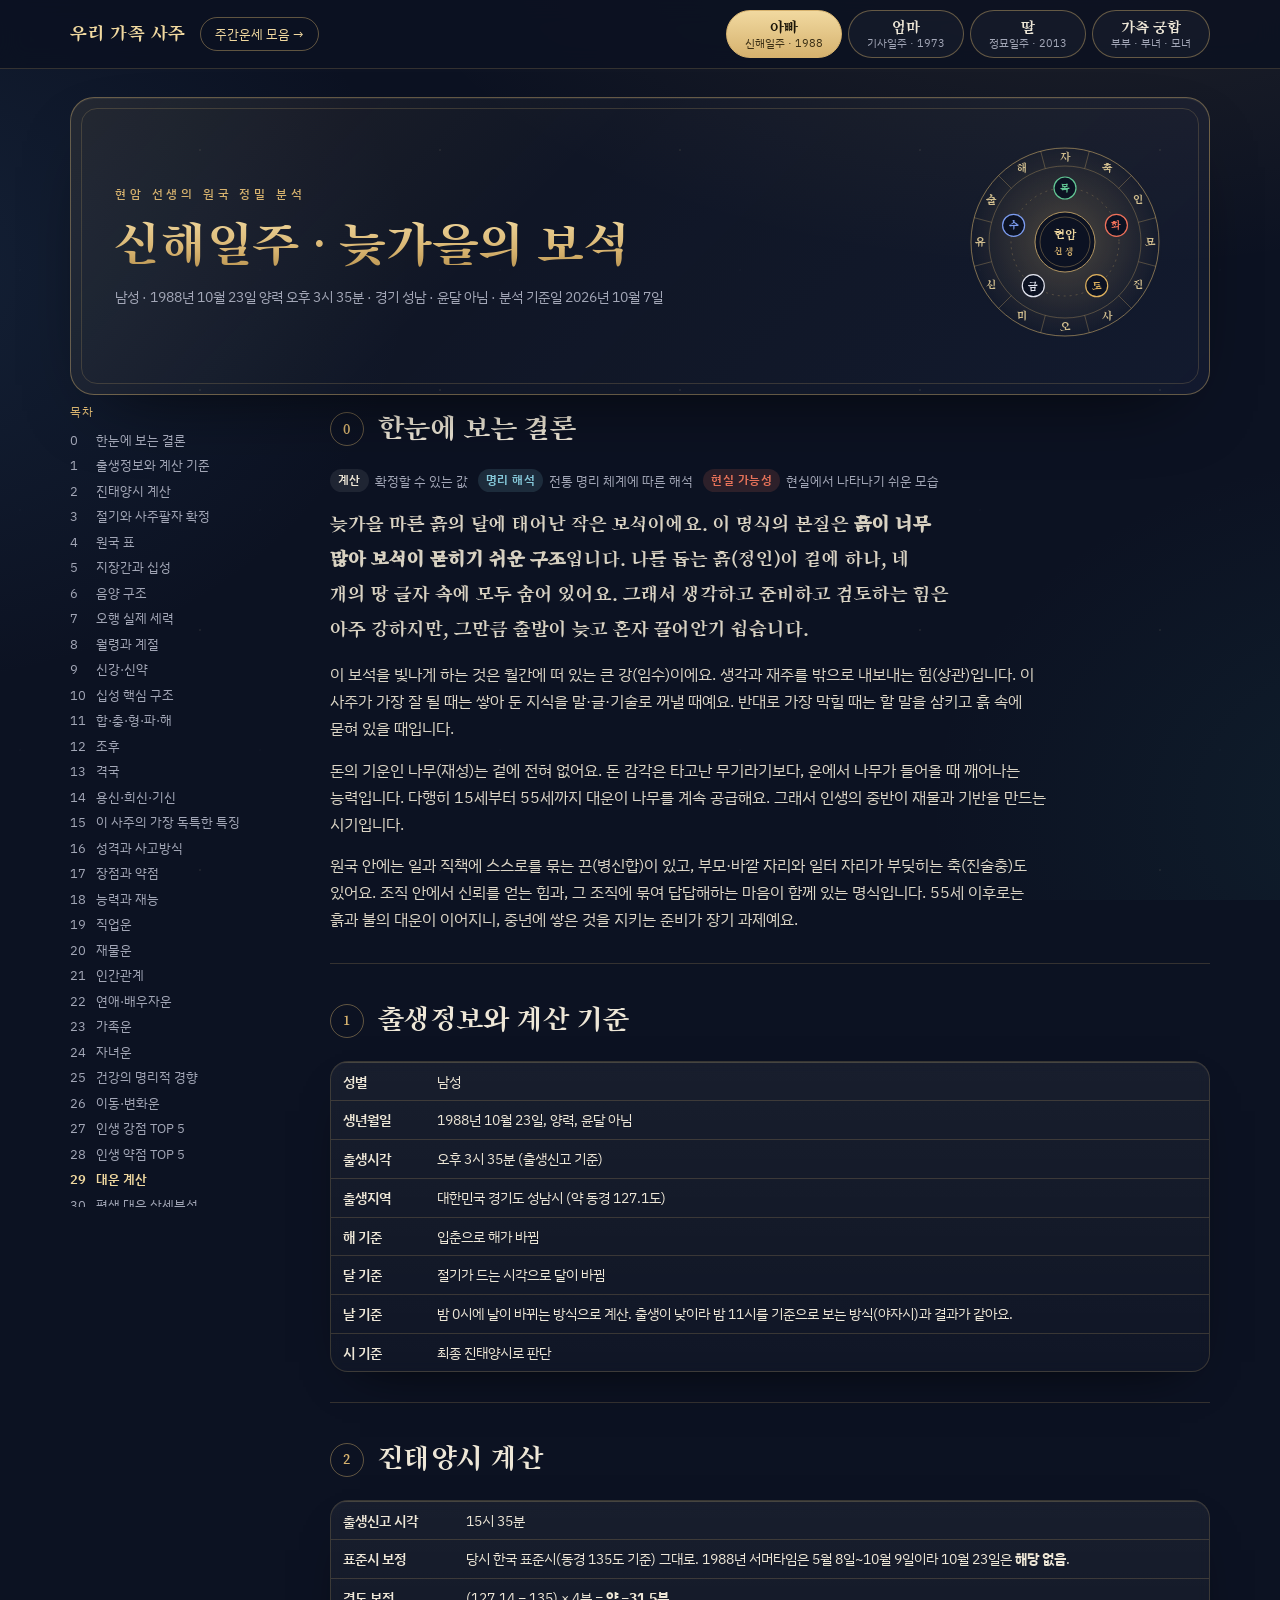
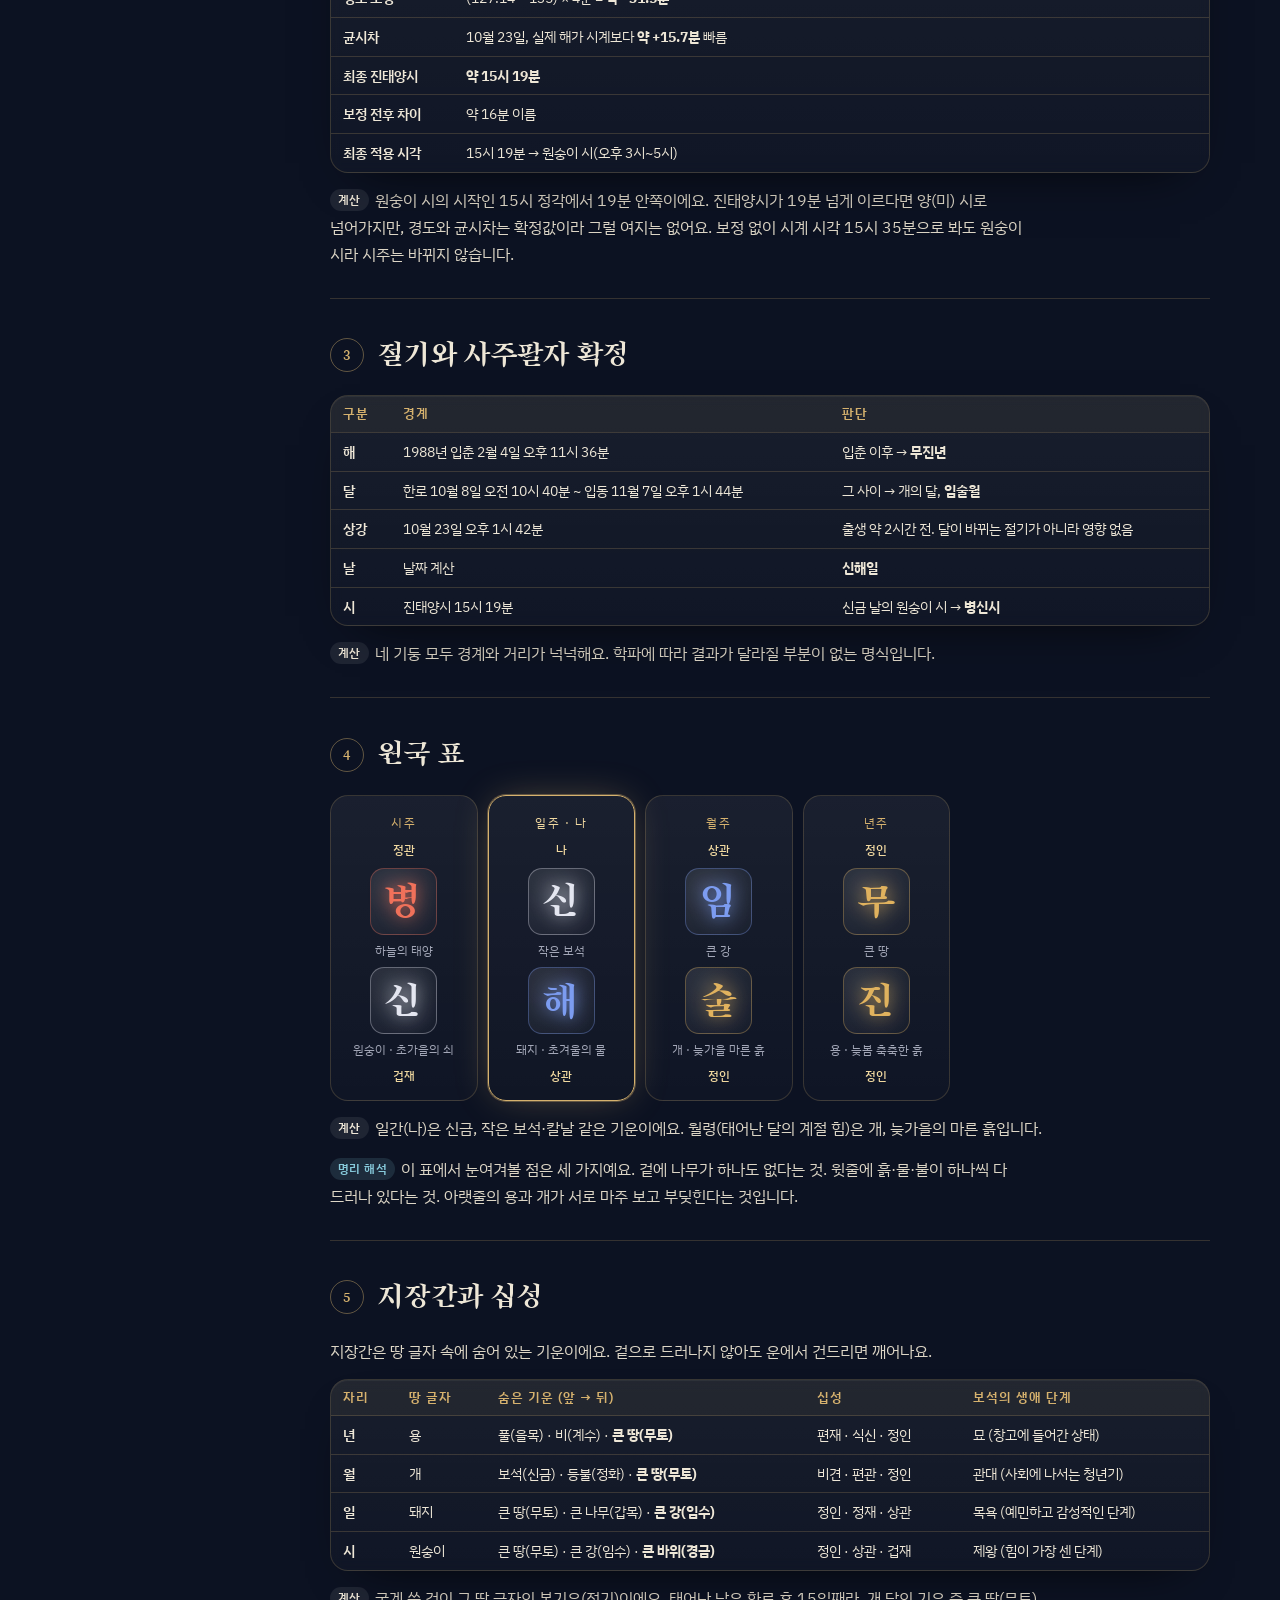
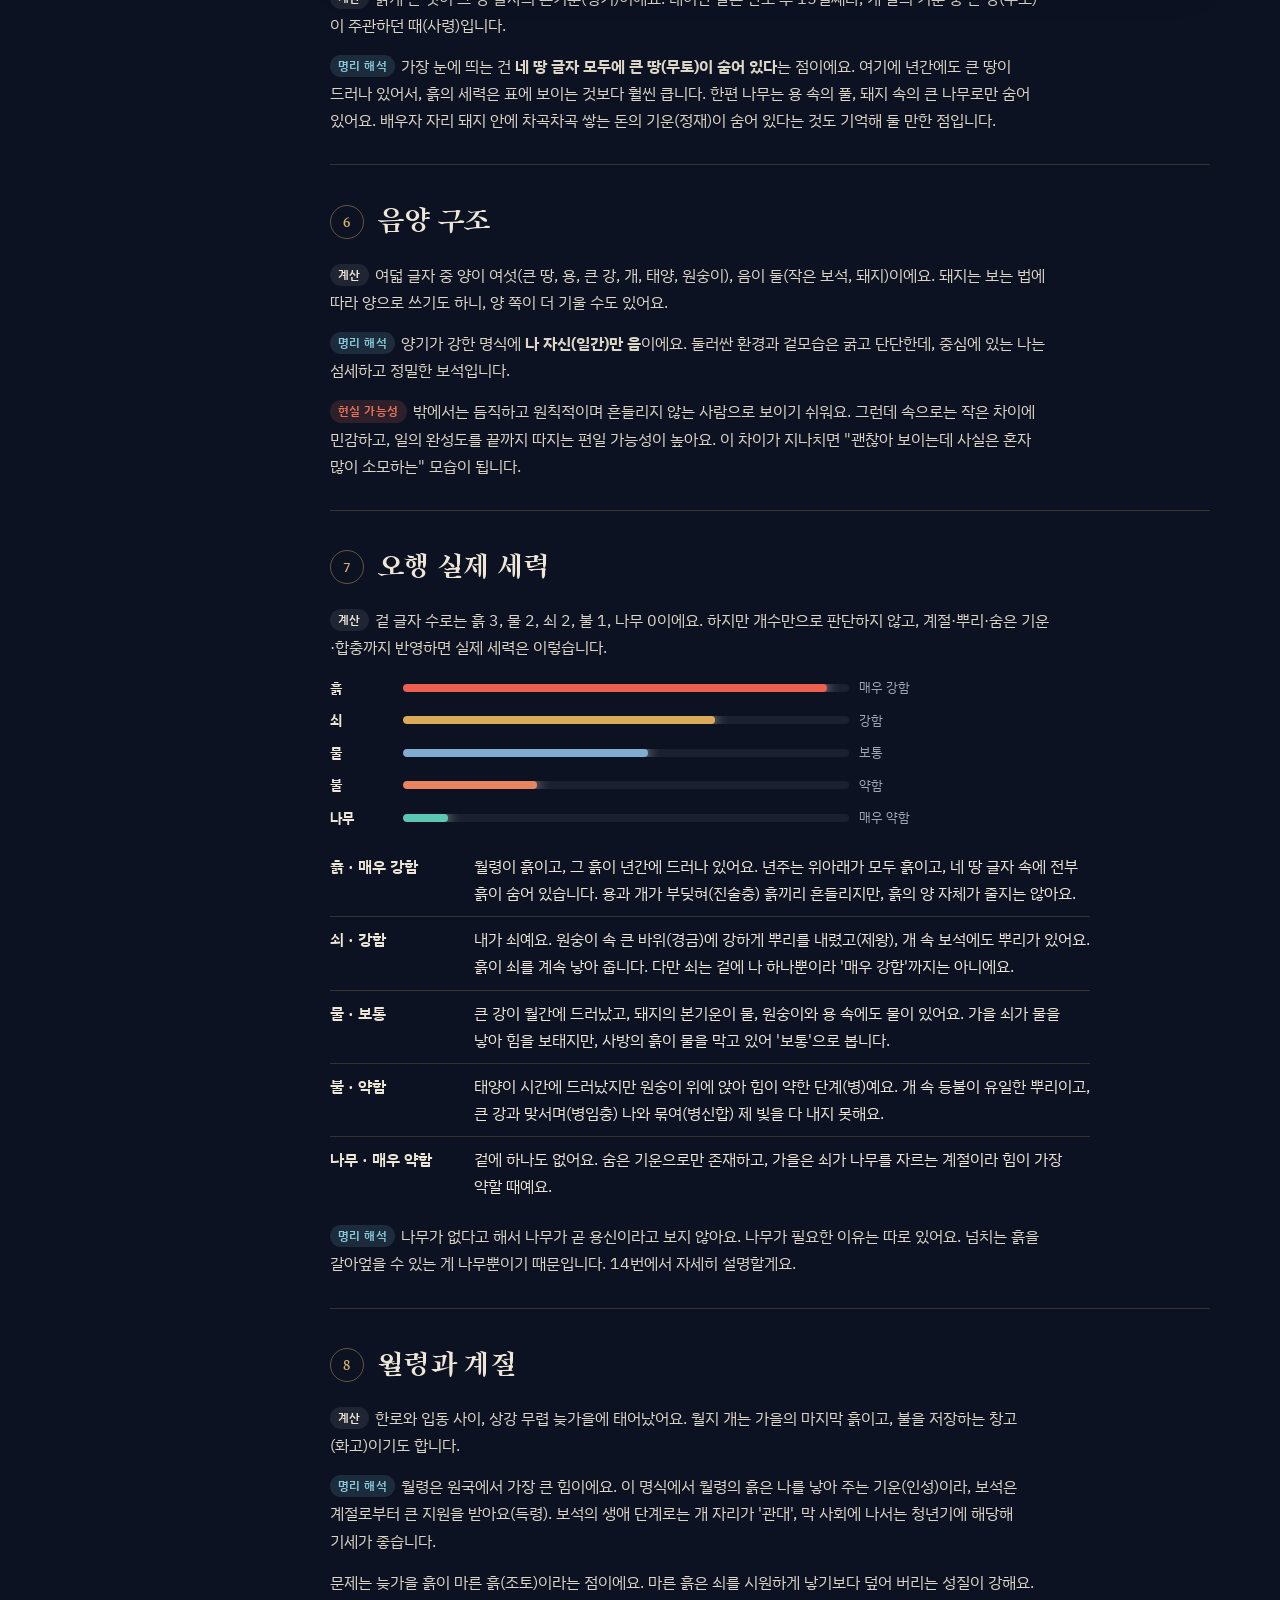
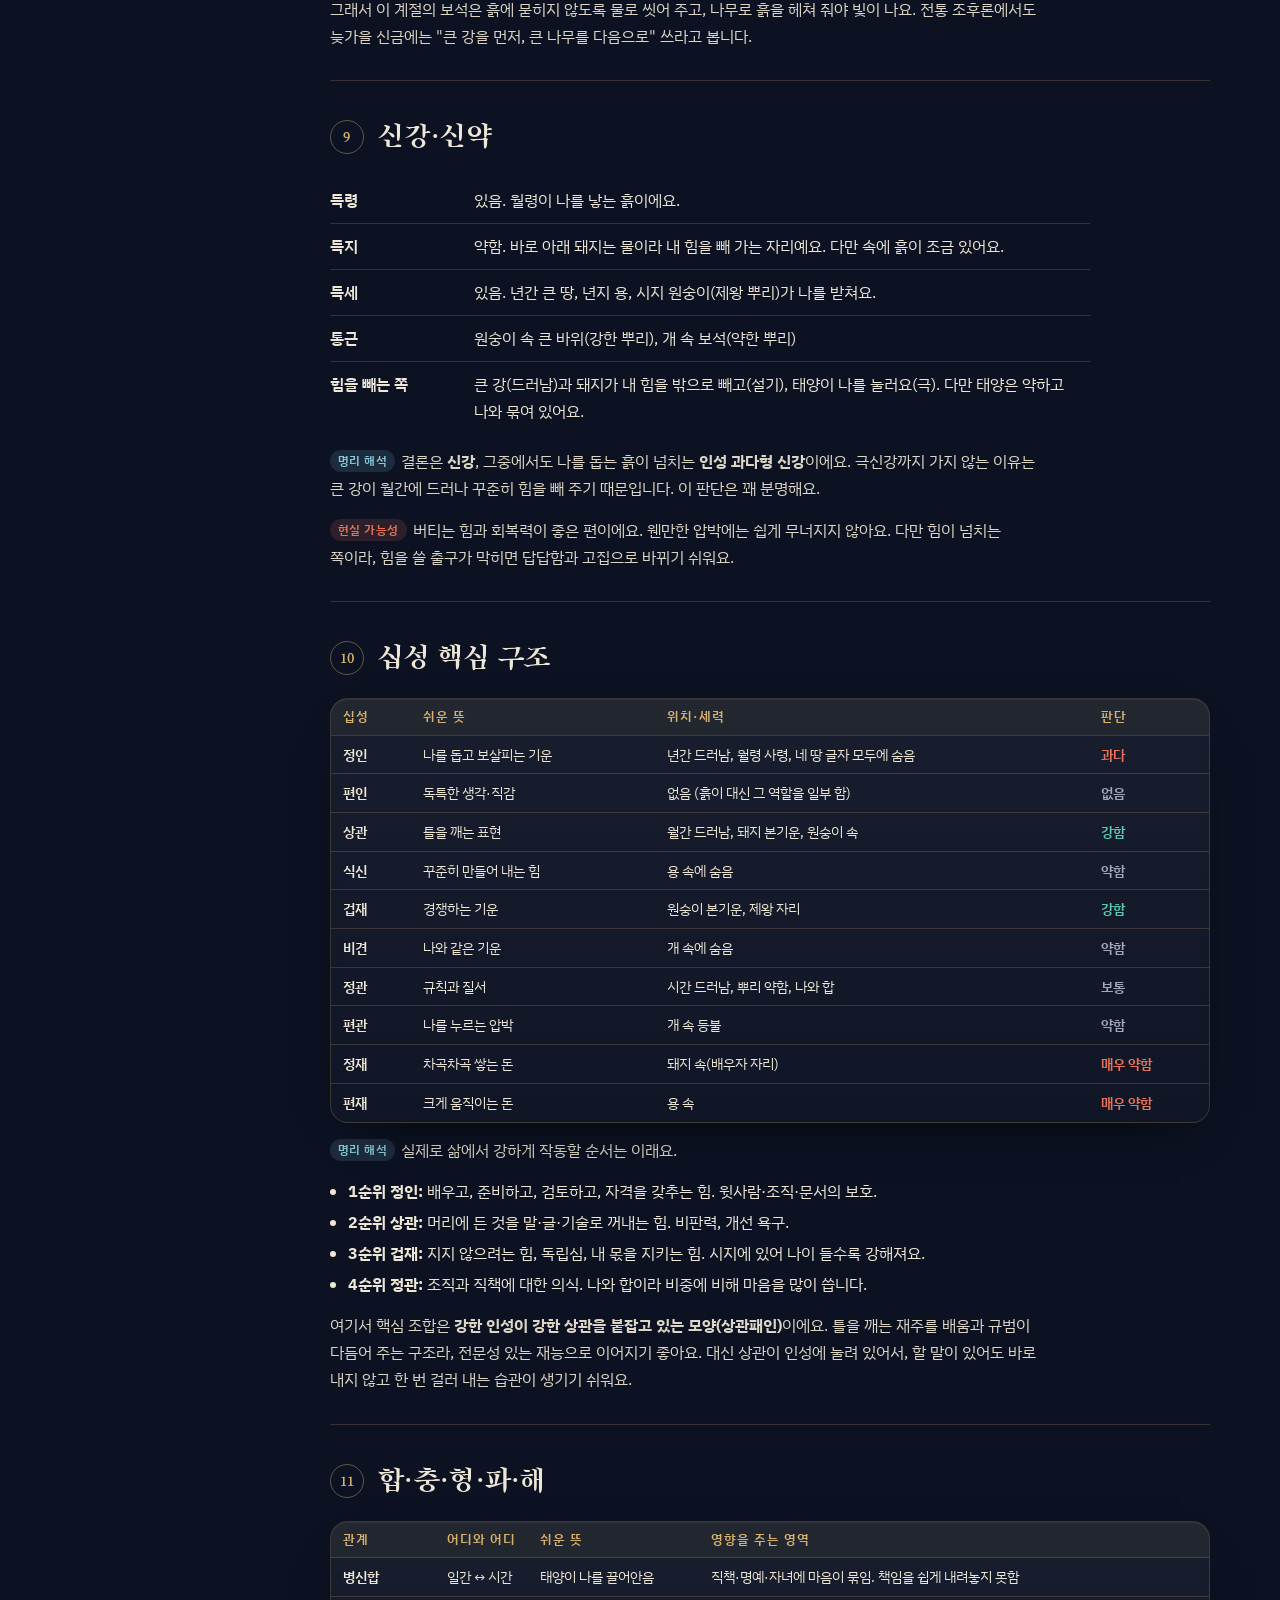
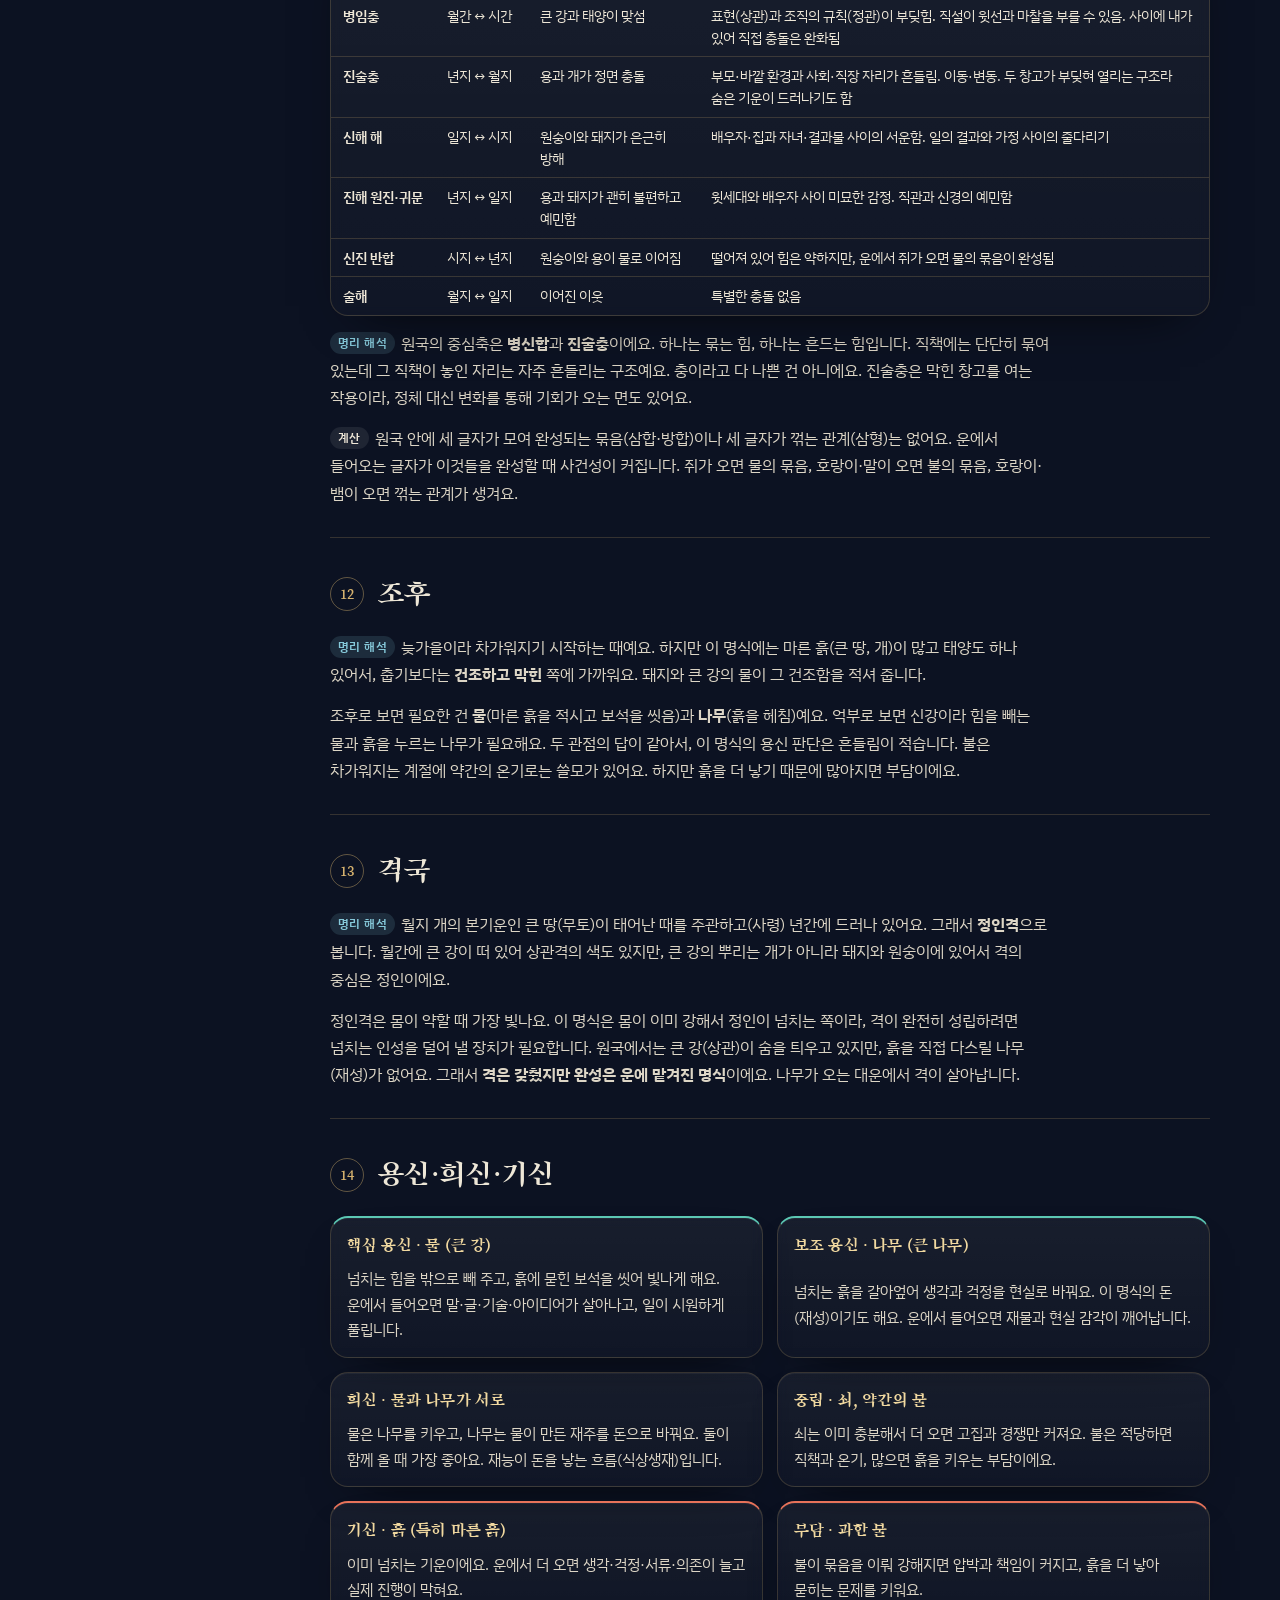
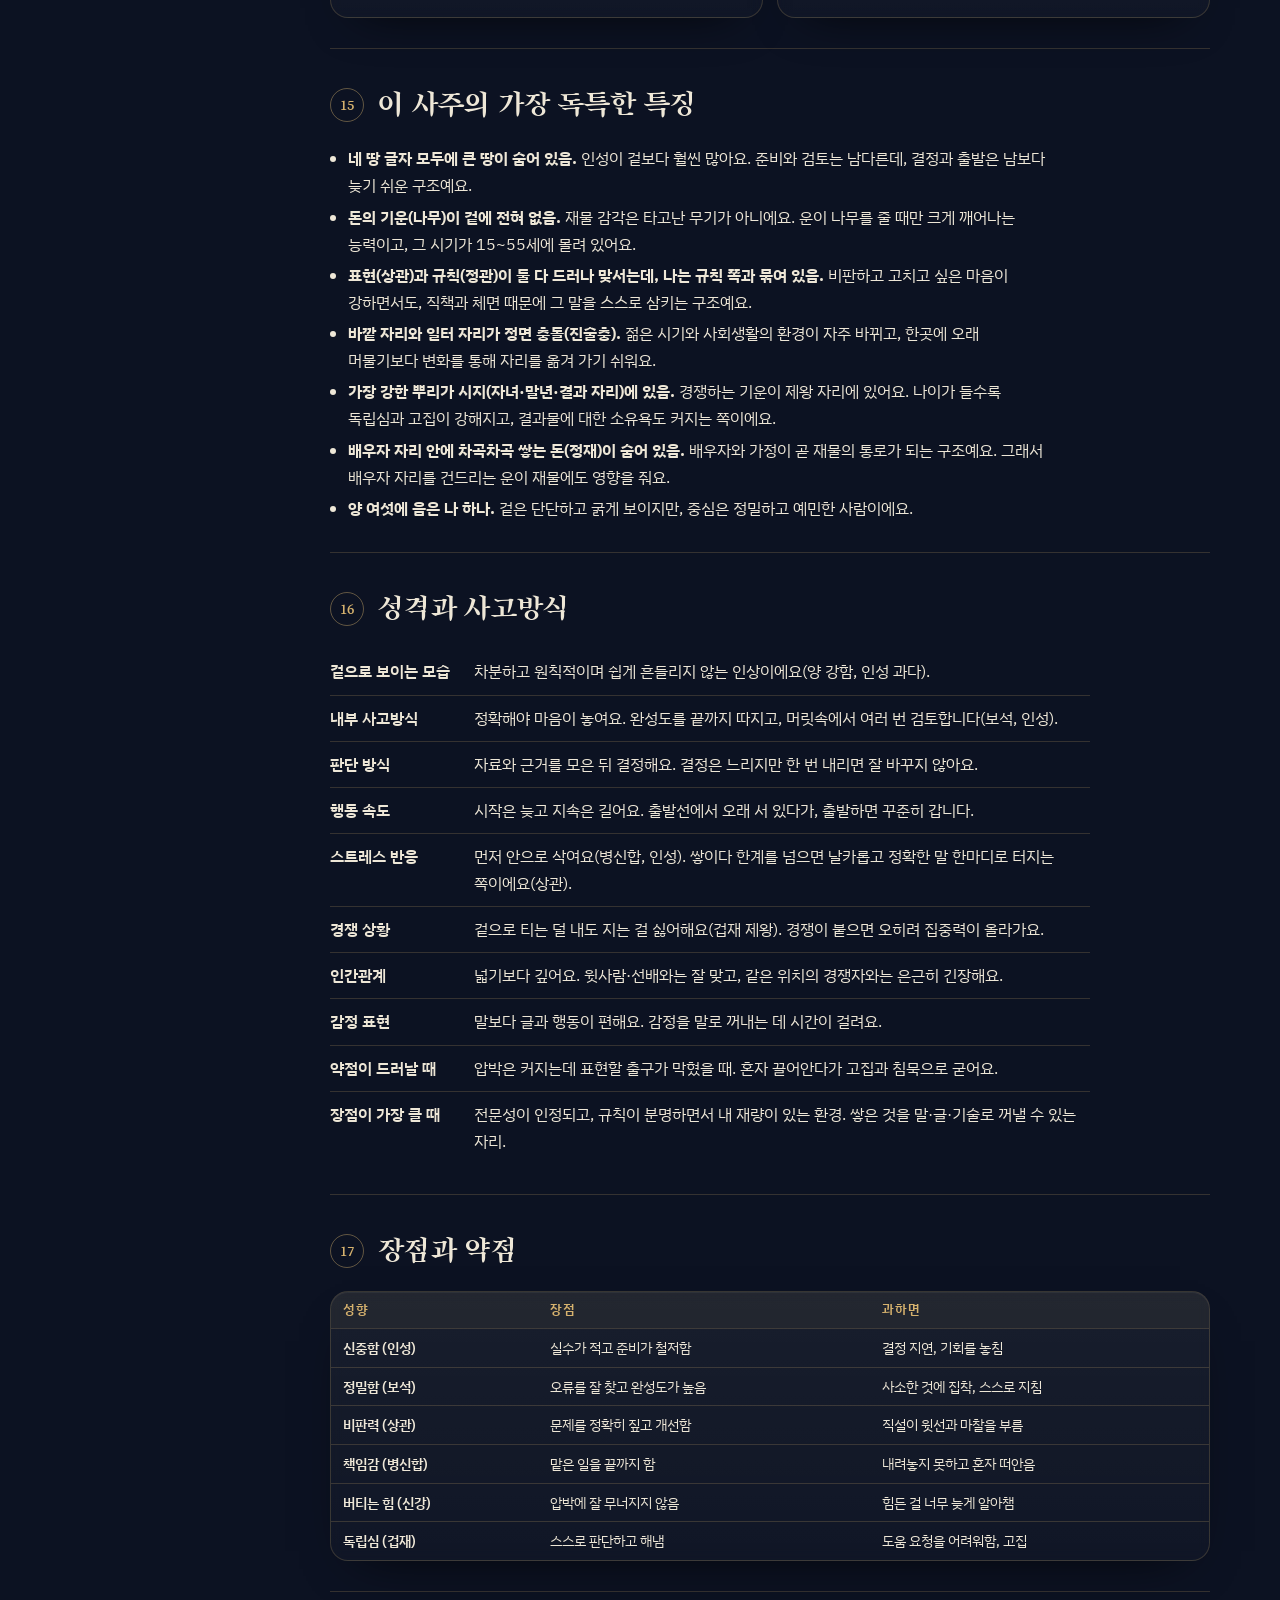
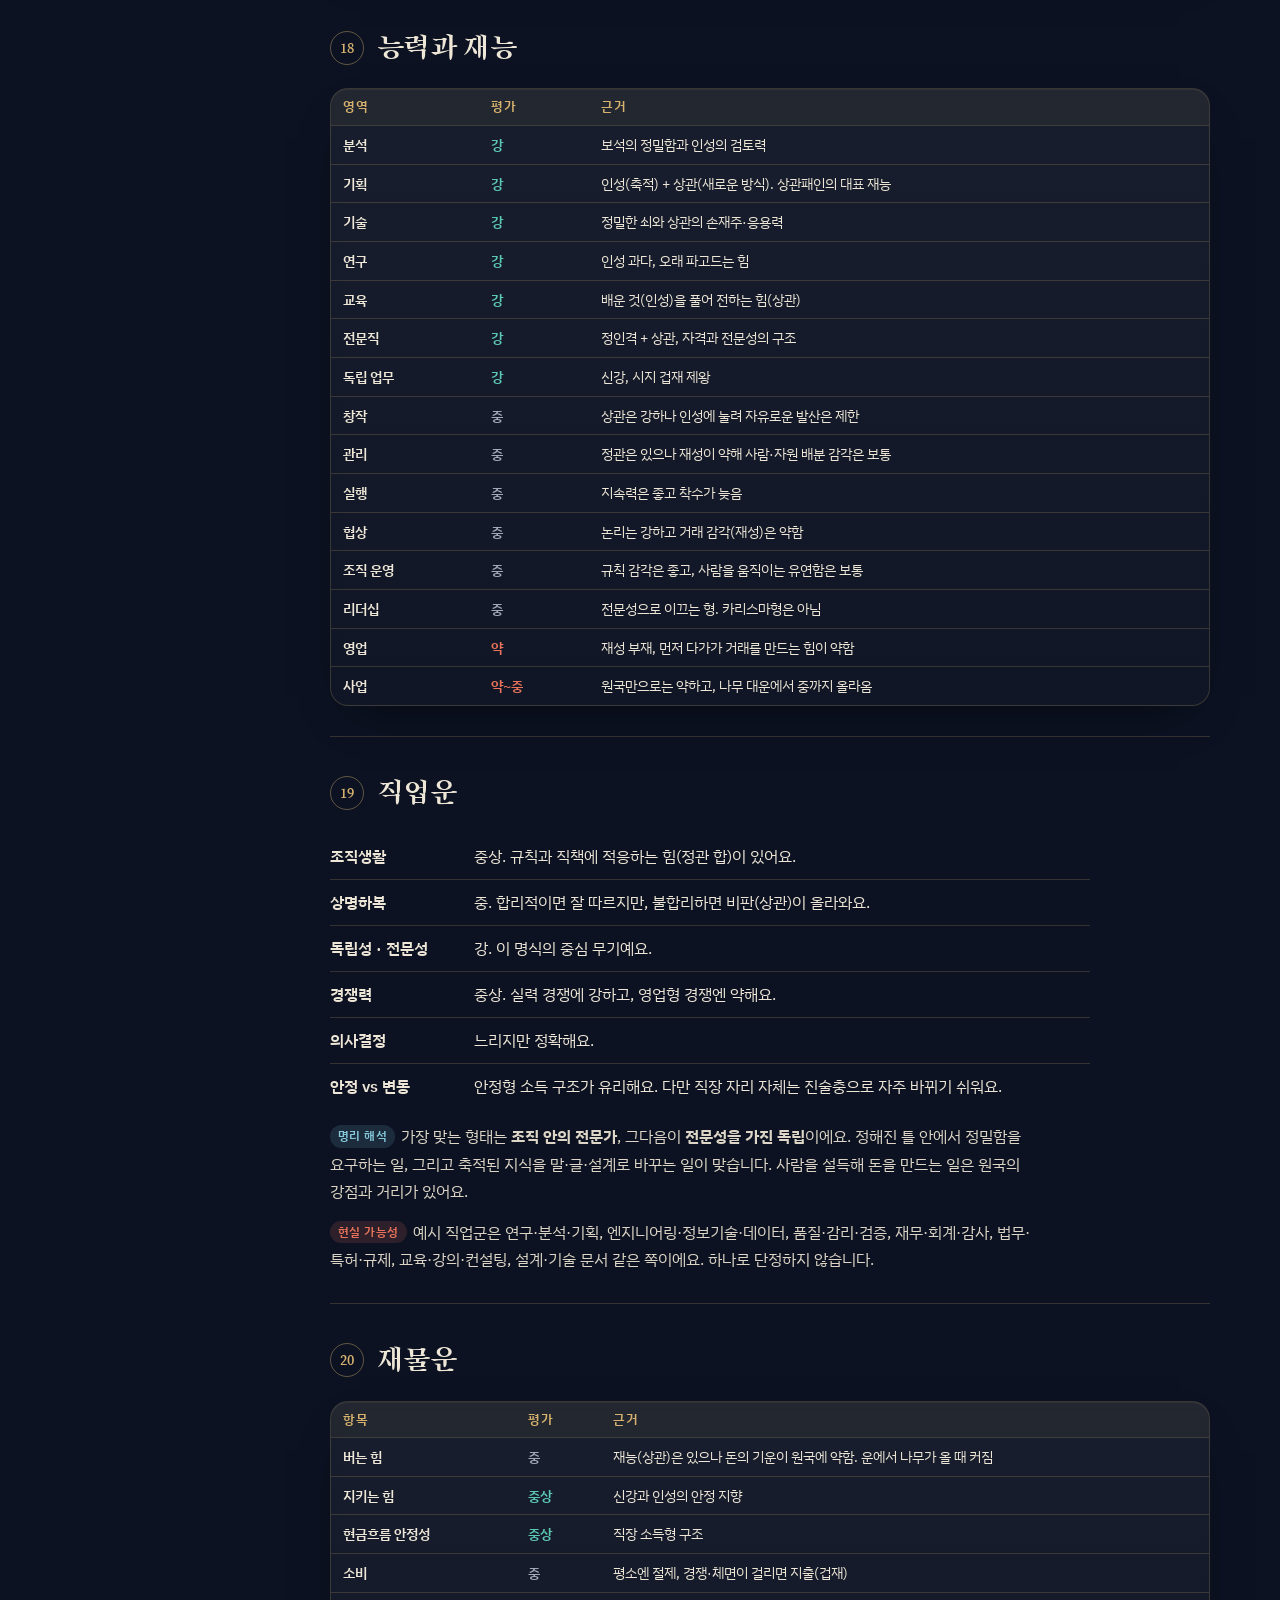
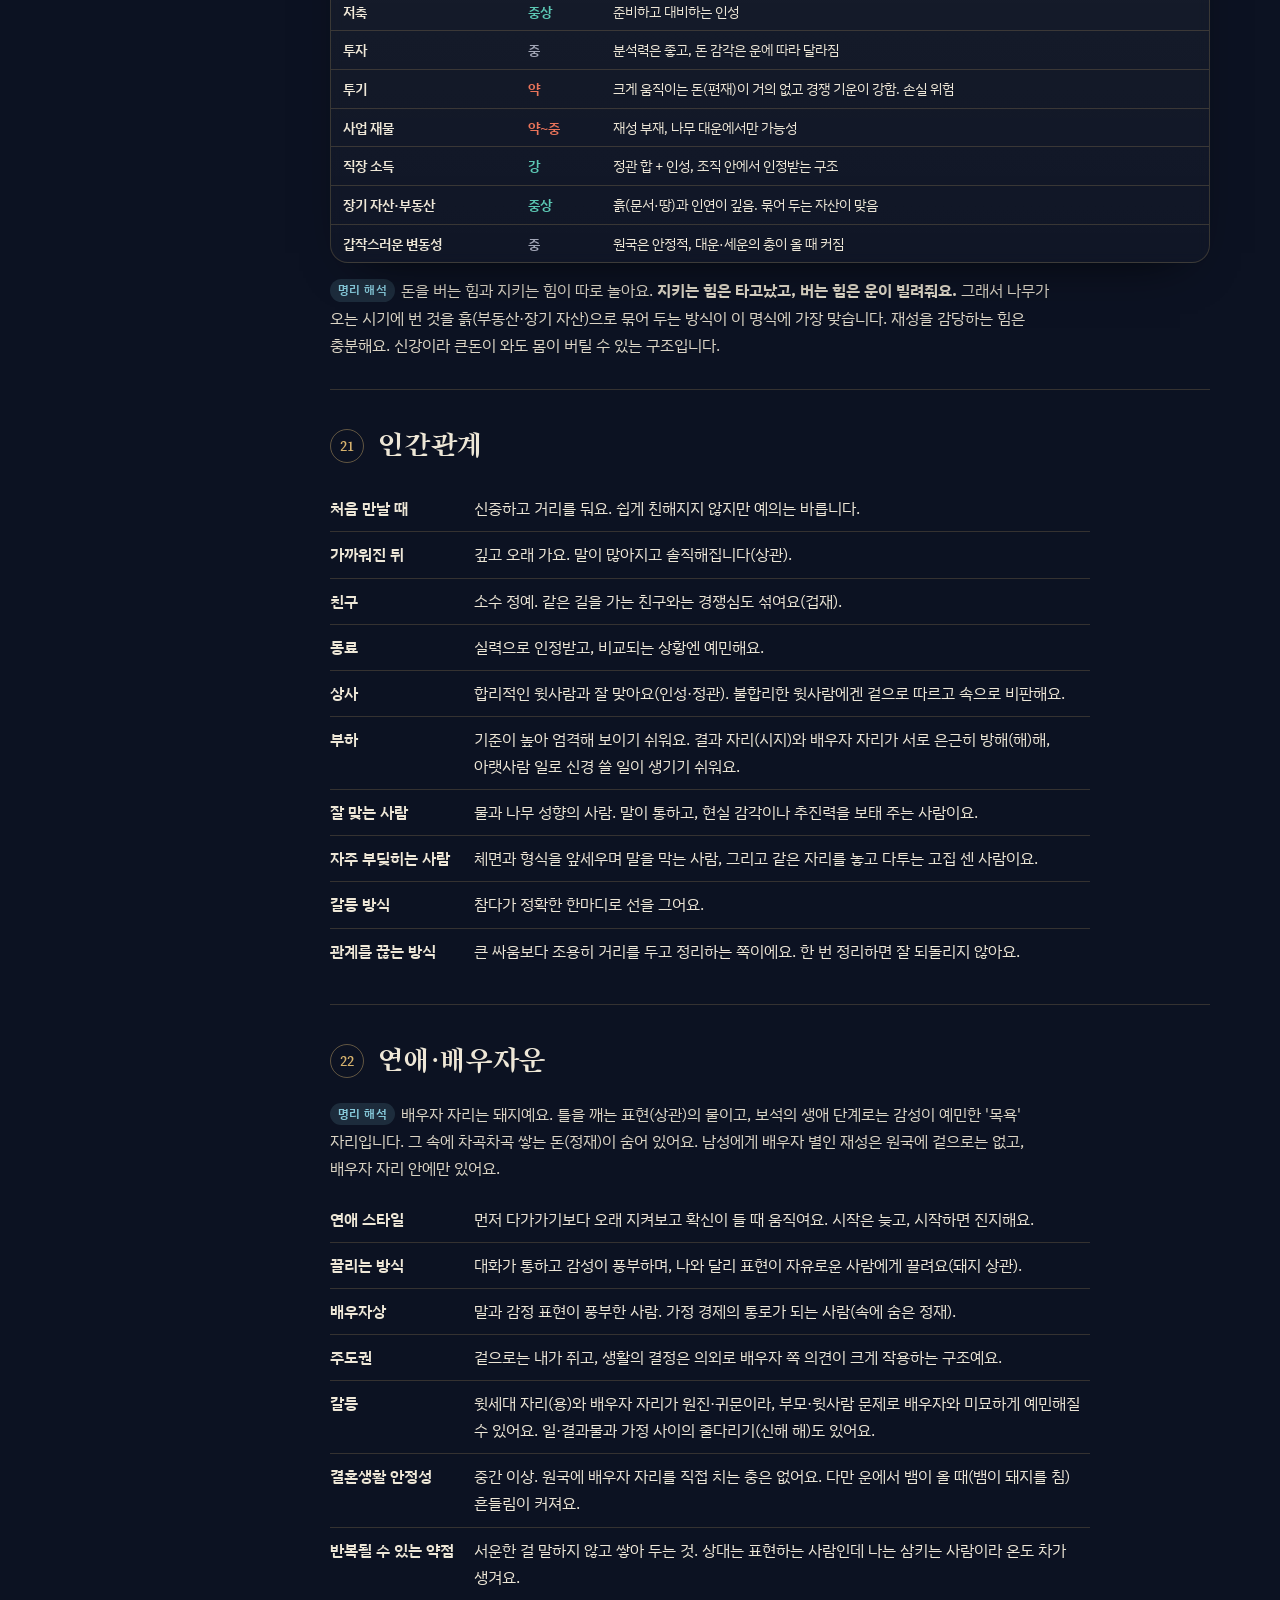
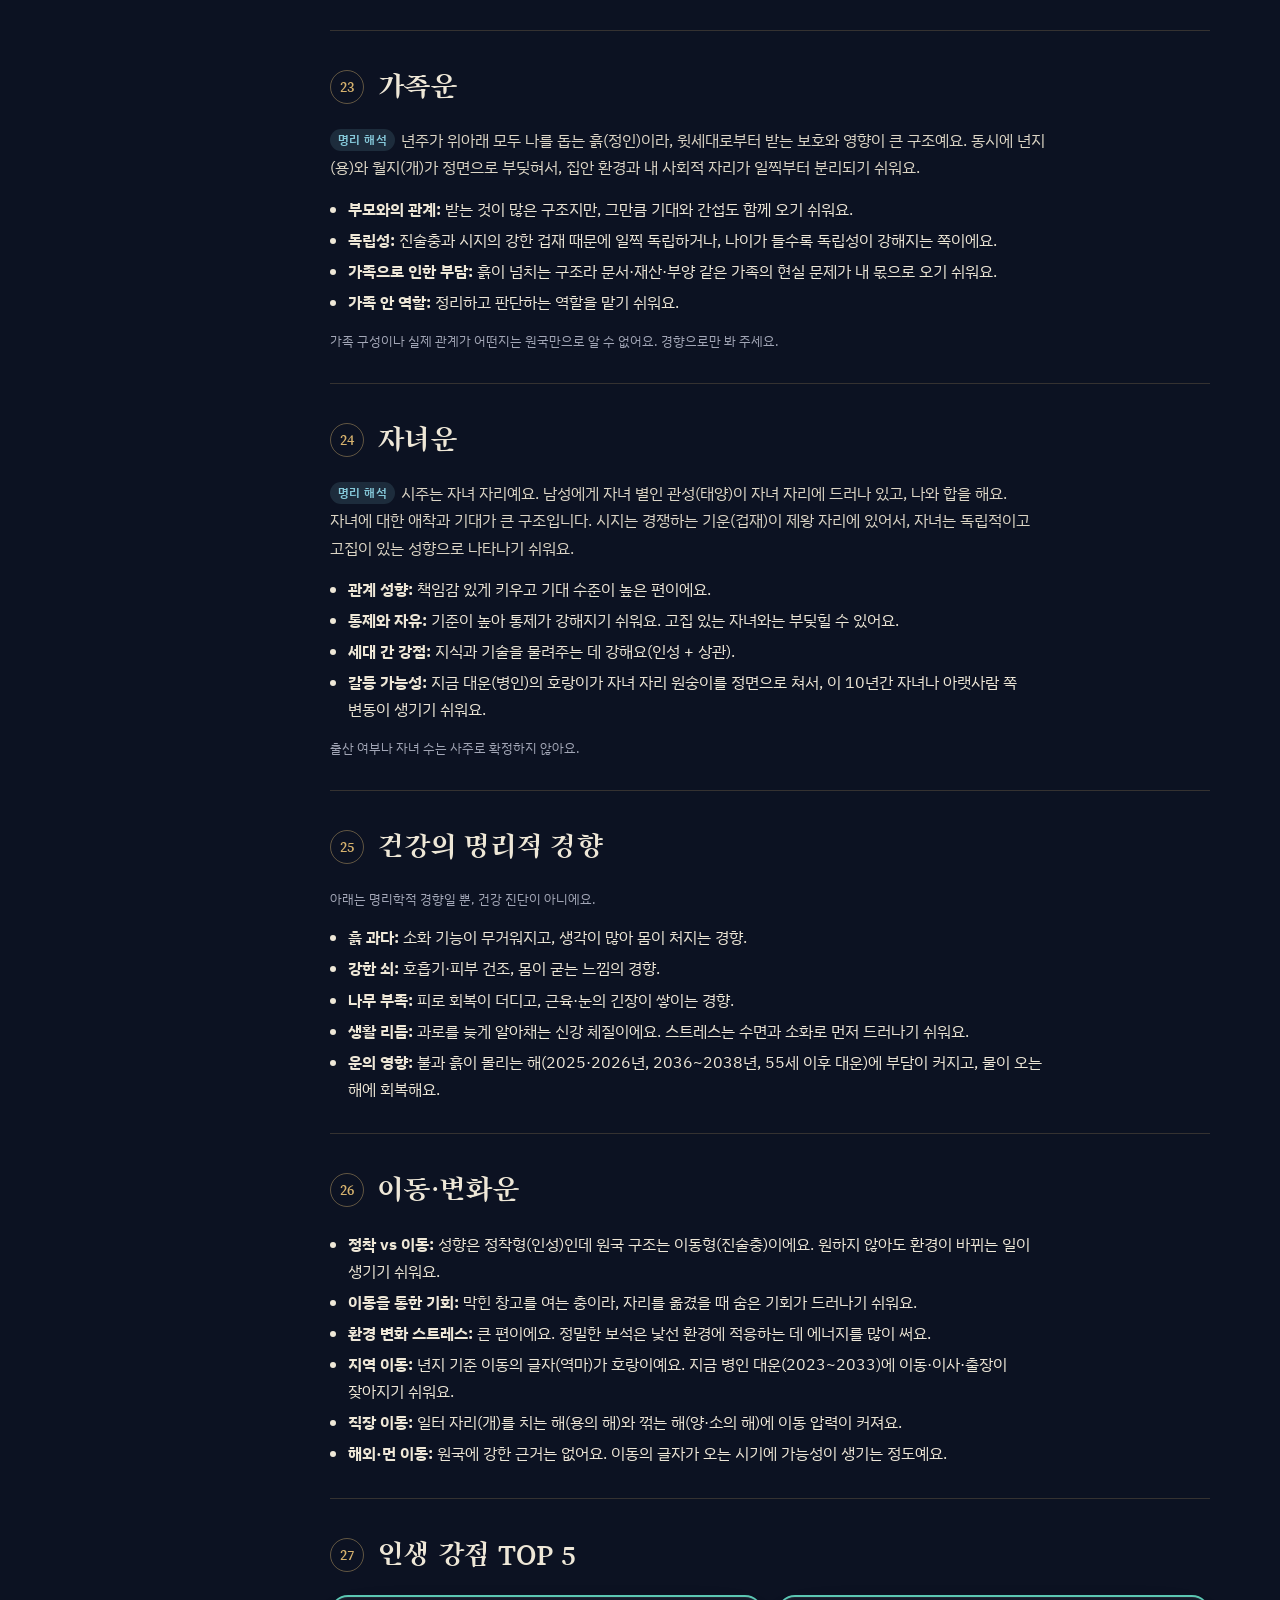
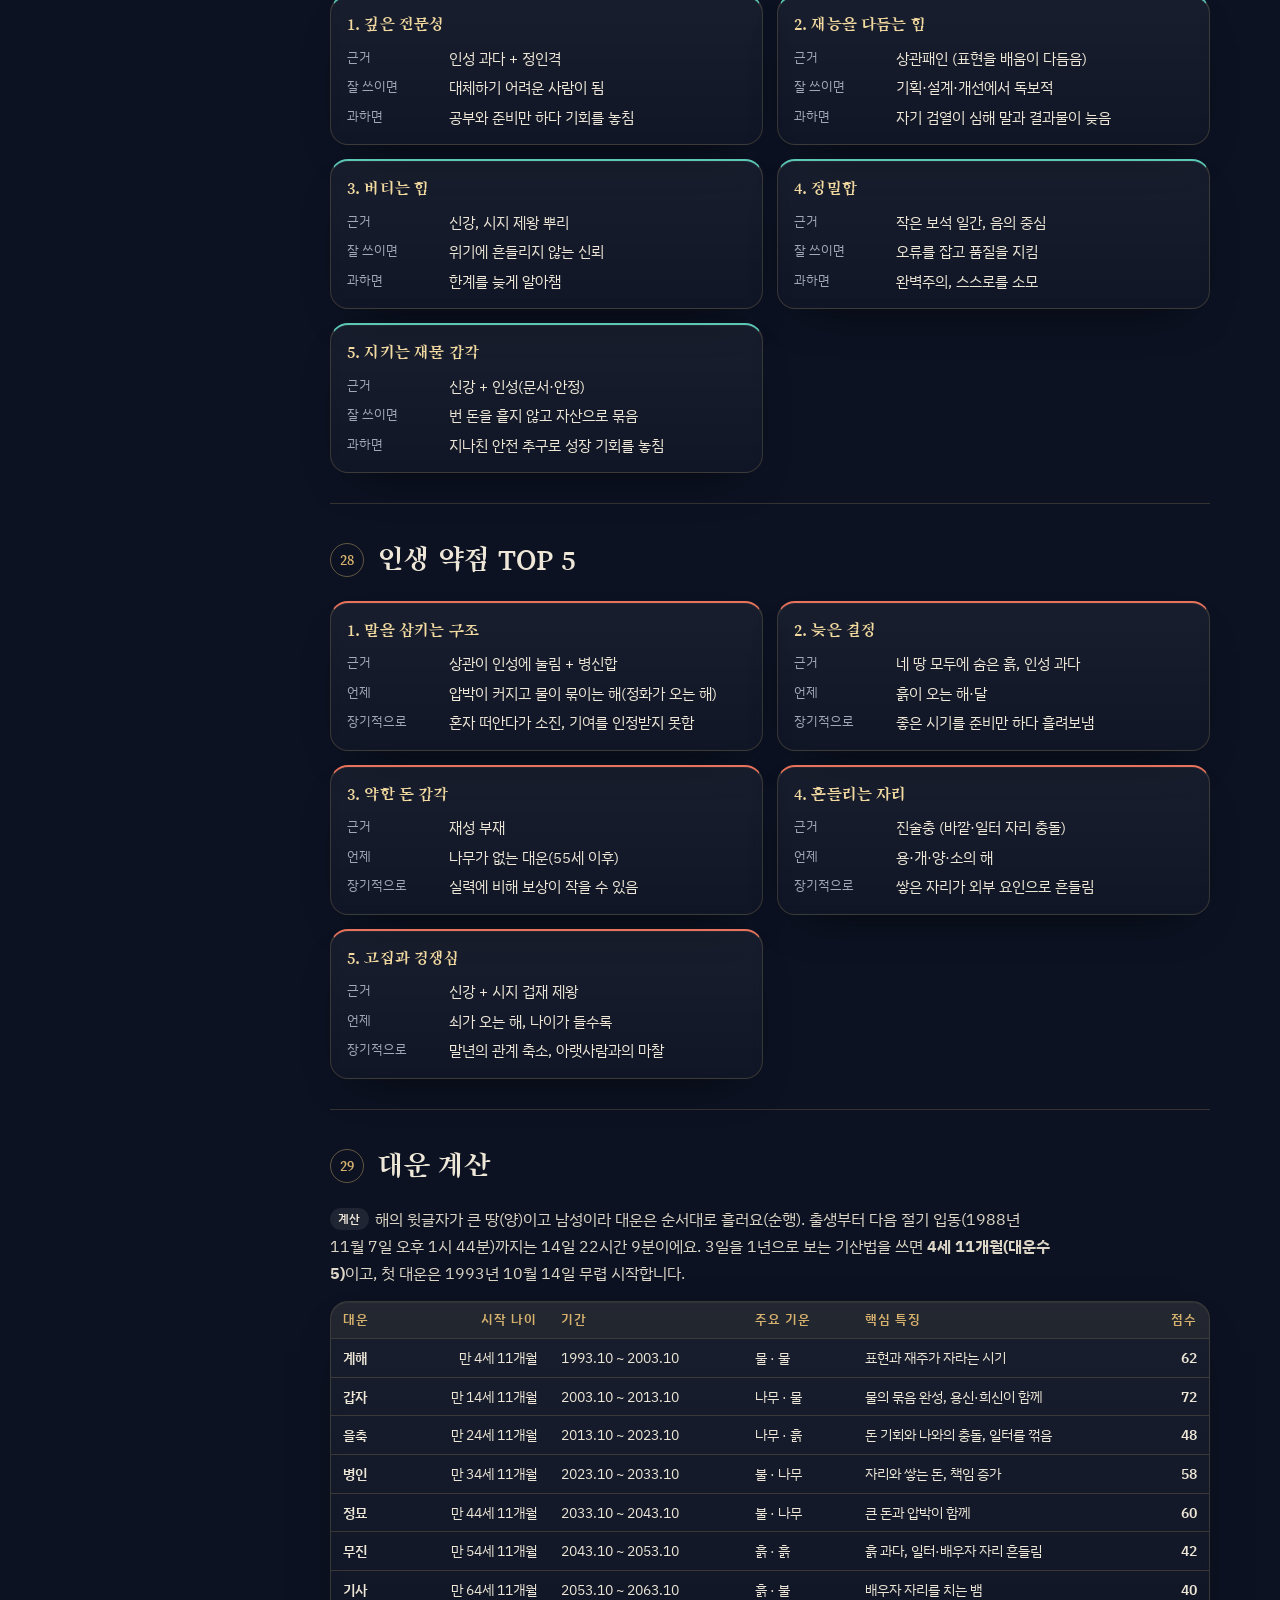
==== commit f99b35a2: "주간운세 추가: 2026년 10월 4일 주, 계산·생성 도구 Co-Authored-By: Claude Opus 5.5 <noreply@anthropic.com> Claude-Ses" ====
--- a/index.html
+++ b/index.html
@@ -281,11 +281,12 @@
 section.s{scroll-margin-top:84px}
 @media (max-width:600px){.famnav .brand{width:100%}.famnav button{padding:5px 14px}}
 </style>
-<style>body{margin:0;font-family:var(--body)}img{max-width:100%}[hidden]{display:none!important}</style>
+<style>body{margin:0;font-family:var(--body)}img{max-width:100%}[hidden]{display:none!important}.weeklink{color:var(--gold2);text-decoration:none;font-size:13px;border:1px solid var(--line2);border-radius:999px;padding:5px 14px;margin-right:auto}.weeklink:hover{background:rgba(214,178,110,.12)}.famnav .brand{margin-right:0!important}
+</style>
 </head>
 <body>
 
-<nav class="famnav" aria-label="가족 선택"><div class="in"><span class="brand">우리 가족 사주</span><div role="tablist"><button role="tab" data-key="dad" aria-selected="true"><b>아빠</b><small>신해일주 · 1988</small></button><button role="tab" data-key="mom" aria-selected="false"><b>엄마</b><small>기사일주 · 1973</small></button><button role="tab" data-key="daughter" aria-selected="false"><b>딸</b><small>정묘일주 · 2013</small></button><button role="tab" data-key="family" aria-selected="false"><b>가족 궁합</b><small>부부 · 부녀 · 모녀</small></button></div></div></nav>
+<nav class="famnav" aria-label="가족 선택"><div class="in"><span class="brand">우리 가족 사주</span><a class="weeklink" href="weekly/index.html">주간운세 모음 →</a><div role="tablist"><button role="tab" data-key="dad" aria-selected="true"><b>아빠</b><small>신해일주 · 1988</small></button><button role="tab" data-key="mom" aria-selected="false"><b>엄마</b><small>기사일주 · 1973</small></button><button role="tab" data-key="daughter" aria-selected="false"><b>딸</b><small>정묘일주 · 2013</small></button><button role="tab" data-key="family" aria-selected="false"><b>가족 궁합</b><small>부부 · 부녀 · 모녀</small></button></div></div></nav>
 <div class="person-pane" id="pane-dad" data-key="dad"><div class="wrap">
 <header class="top">
   <div>
